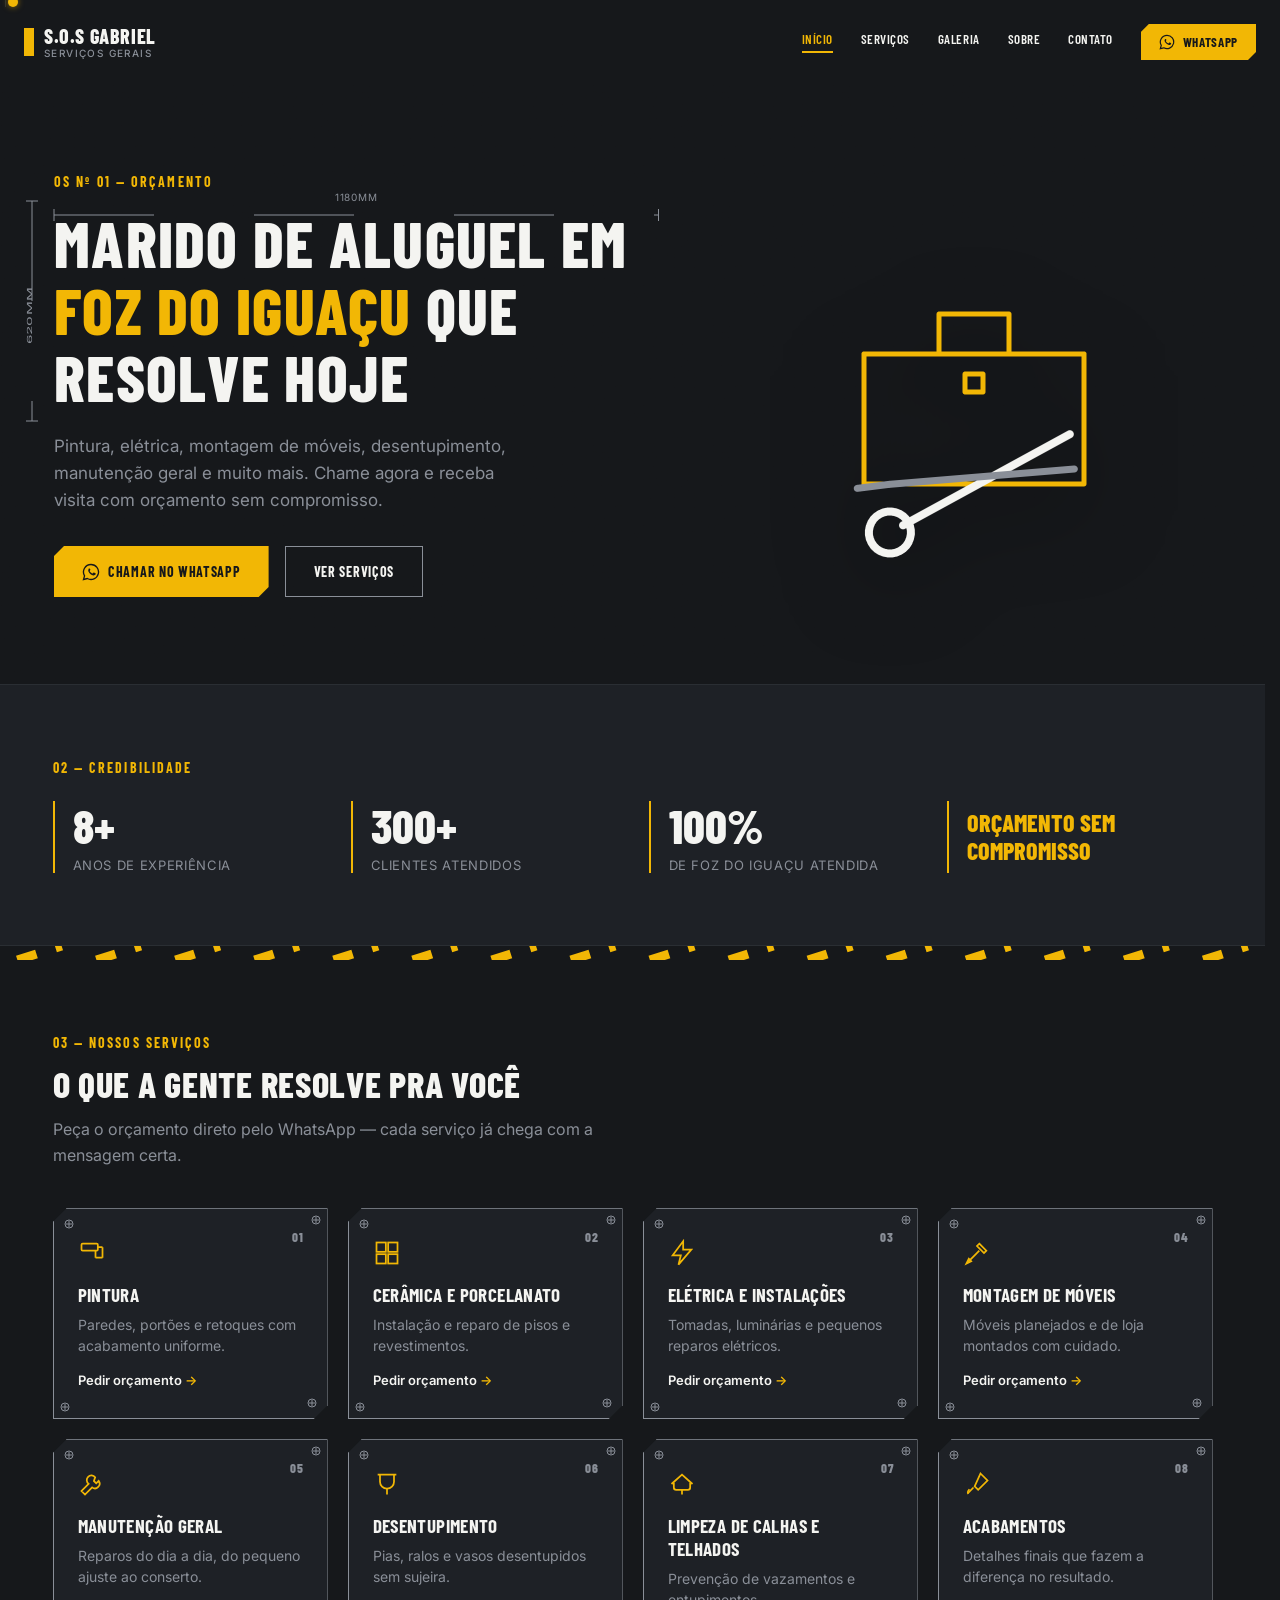
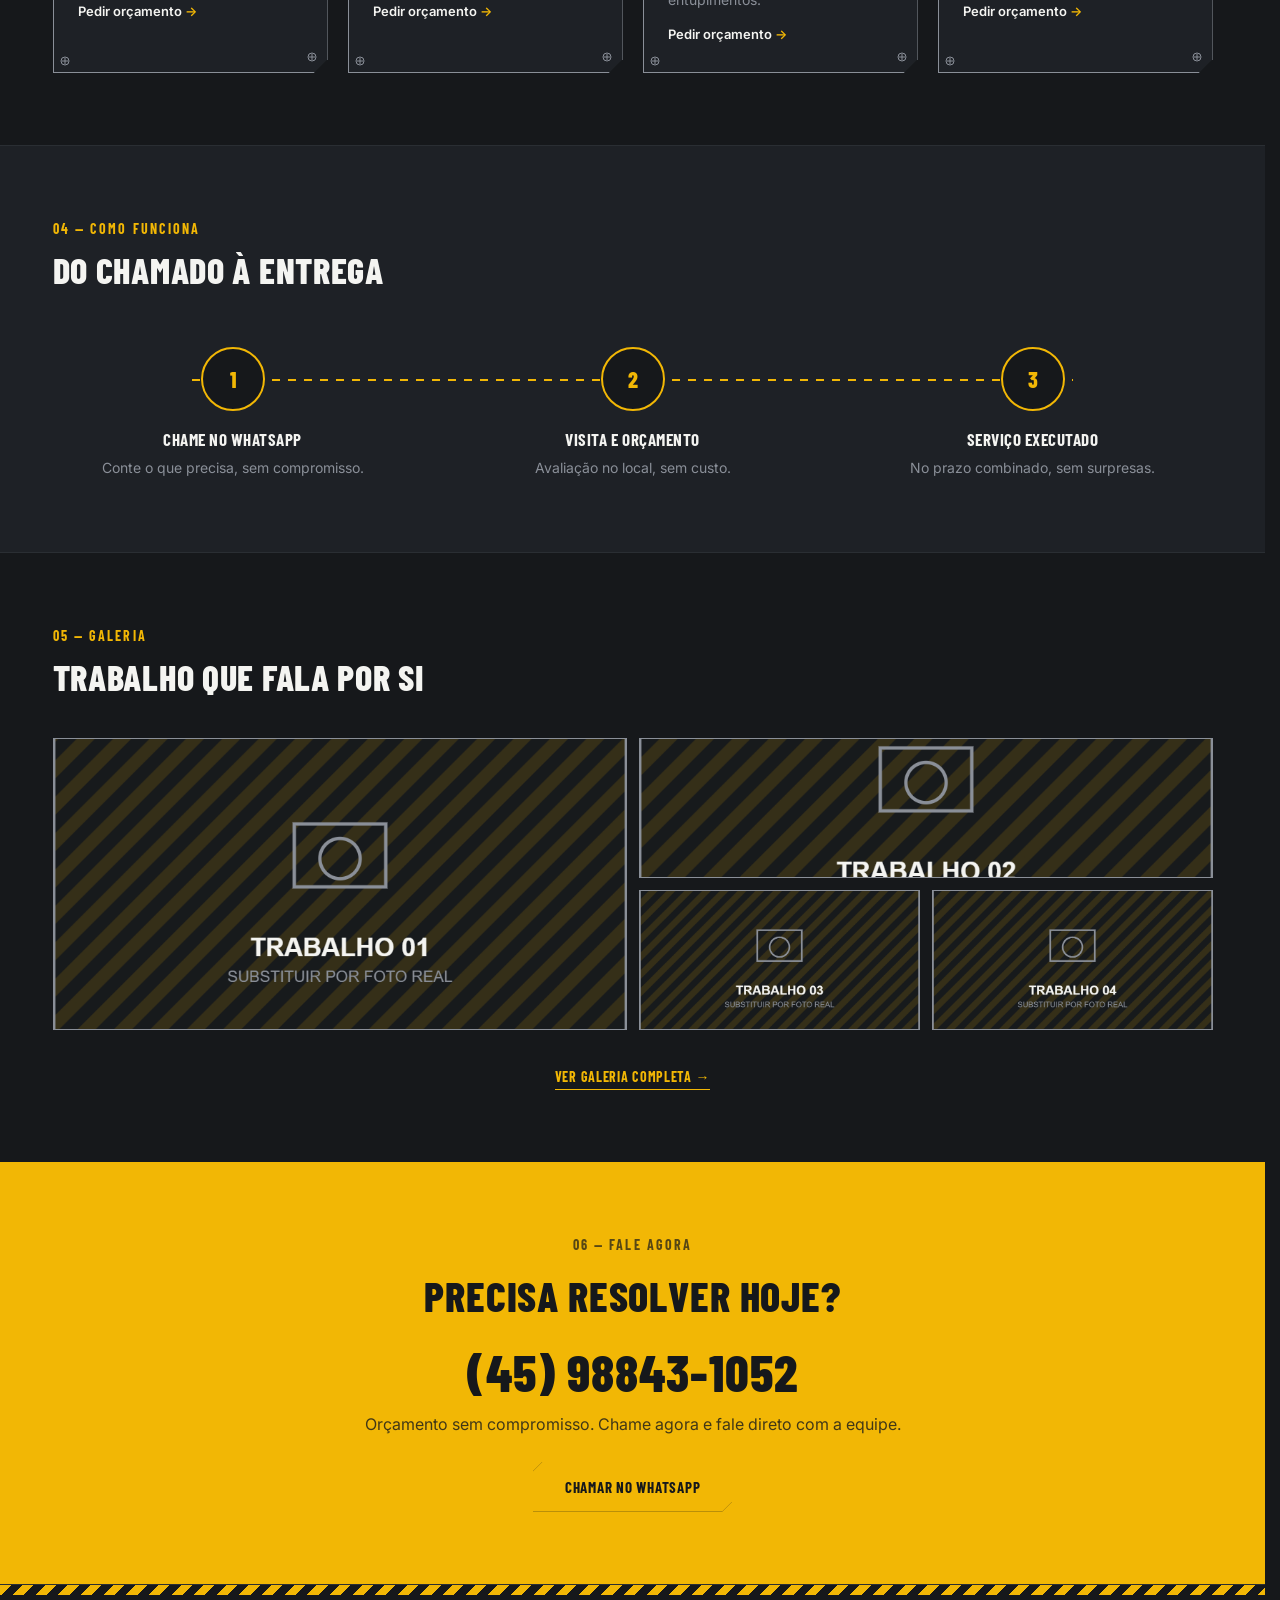
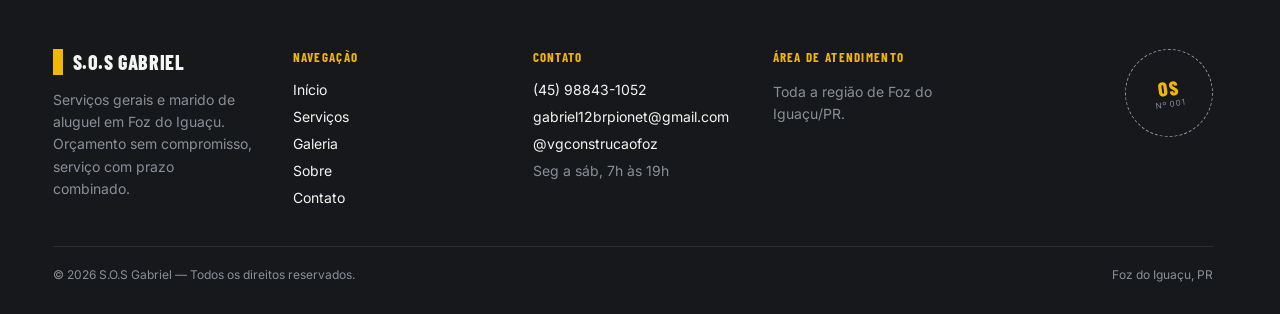
==== index.html @ 35807630 "Normalize static site for deploy Move site from "Detalhes para construir site/" to repo root, rename" ====
<!DOCTYPE html>
<html lang="pt-BR">
<head>
<meta charset="utf-8" />
<meta name="viewport" content="width=device-width, initial-scale=1" />
<title>S.O.S Gabriel — Marido de Aluguel em Foz do Iguaçu | Serviços Gerais</title>
<meta name="description" content="Marido de aluguel em Foz do Iguaçu: pintura, elétrica, montagem de móveis, desentupimento e manutenção geral. Orçamento sem compromisso, serviço com prazo combinado. Chame no WhatsApp." />
<meta property="og:title" content="S.O.S Gabriel — Marido de Aluguel em Foz do Iguaçu" />
<meta property="og:description" content="Serviços gerais e marido de aluguel em Foz do Iguaçu/PR. Pintura, elétrica, montagem de móveis, desentupimento e mais. Orçamento sem compromisso." />
<meta property="og:type" content="website" />
<meta property="og:locale" content="pt_BR" />
<link rel="preconnect" href="https://fonts.googleapis.com" />
<link rel="preconnect" href="https://fonts.gstatic.com" crossorigin />
<link href="https://fonts.googleapis.com/css2?family=Barlow+Condensed:wght@600;700;800&family=Inter:wght@400;500;600;700&display=swap" rel="stylesheet" />
<link rel="icon" type="image/svg+xml" href="assets/img/favicon.svg" />
<link rel="stylesheet" href="css/styles.css" />
</head>
<body data-page="index">

<div class="scroll-progress" aria-hidden="true">
  <div class="scroll-progress__tick" style="left:-6px"></div>
  <div class="scroll-progress__tick" style="left:5px"></div>
  <div class="scroll-progress__bubble" id="scrollBubble"></div>
</div>
<header class="site-header" id="siteHeader">
  <a class="brand" href="index.html">
    <span class="brand__bar"></span>
    <span class="brand__text">
      <span class="brand__name">S.O.S Gabriel</span>
      <span class="brand__tag">Serviços Gerais</span>
    </span>
  </a>
  <nav class="nav-desktop" aria-label="Navegação principal">
    <a class="nav-link is-active" href="index.html">Início</a>
    <a class="nav-link" href="servicos.html">Serviços</a>
    <a class="nav-link" href="galeria.html">Galeria</a>
    <a class="nav-link" href="sobre.html">Sobre</a>
    <a class="nav-link" href="contato.html">Contato</a>
    <a class="btn btn-primary btn-sm" data-wa="header" target="_blank" rel="noopener" aria-label="Falar no WhatsApp" href="#">
      <svg width="16" height="16" viewBox="0 0 24 24" fill="none" aria-hidden="true"><path d="M12 2a10 10 0 0 0-8.6 15.1L2 22l5.1-1.3A10 10 0 1 0 12 2z" stroke="#16181B" stroke-width="1.8" /><path d="M8.3 8.3c.3-.9 1-1 1.5-.9.5.1 1 .3 1.2 1 .3.6-.2 1.4-.5 1.9-.3.5-.3.7 0 1.1.6.9 1.9 2.1 3.1 2.6.4.2.6.1.9-.2l.6-.7c.4-.4 1-.5 1.4-.2l1.5.9c.4.3.5.9.2 1.3-.6.9-1.9 1.6-3.1 1.4-2.4-.4-5.2-2.4-6.5-5.2-.5-1.1-.4-2.3.3-3.4z" fill="#16181B" /></svg>
      WhatsApp
    </a>
  </nav>
  <button class="hamburger" id="hamburgerBtn" aria-label="Abrir menu" aria-expanded="false" aria-controls="mobileMenu">
    <span></span><span></span><span></span>
  </button>
</header>

<div id="mobileMenu" class="mobile-menu" role="dialog" aria-modal="true" aria-label="Menu de navegação" aria-hidden="true">
  <div class="mobile-menu__top">
    <span class="brand__name">S.O.S Gabriel</span>
    <button type="button" class="mobile-menu__close" aria-label="Fechar menu">×</button>
  </div>
  <nav class="mobile-menu__nav" aria-label="Navegação mobile">
    <a class="nav-link is-active" href="index.html">Início</a>
    <a class="nav-link" href="servicos.html">Serviços</a>
    <a class="nav-link" href="galeria.html">Galeria</a>
    <a class="nav-link" href="sobre.html">Sobre</a>
    <a class="nav-link" href="contato.html">Contato</a>
  </nav>
  <div class="mobile-menu__footer">
    <a href="tel:+5545988431052" class="mobile-menu__phone">(45) 98843-1052</a>
    <a class="mobile-menu__wa" data-wa="header" target="_blank" rel="noopener" href="#">Falar no WhatsApp</a>
  </div>
</div>

<div class="header-spacer"></div>

<section class="hero">
  <div class="noise-overlay" aria-hidden="true"></div>
  <div class="hero__copy">
    <svg class="hero__cotas-v" aria-hidden="true" width="16" viewBox="0 0 16 100" preserveAspectRatio="none">
      <line x1="8" y1="0" x2="8" y2="100" stroke="#8A8F98" stroke-width="1" vector-effect="non-scaling-stroke" />
      <line x1="2" y1="0" x2="14" y2="0" stroke="#8A8F98" stroke-width="1" vector-effect="non-scaling-stroke" />
      <line x1="2" y1="100" x2="14" y2="100" stroke="#8A8F98" stroke-width="1" vector-effect="non-scaling-stroke" />
      <text x="0" y="0" transform="translate(8,52) rotate(-90)">620MM</text>
    </svg>
    <div style="flex:1;min-width:0;">
      <span class="eyebrow">OS Nº 01 — Orçamento</span>
      <div class="hero__title-wrap">
        <svg class="hero__cotas-h" aria-hidden="true" width="100%" height="20" viewBox="0 0 100 20" preserveAspectRatio="none">
          <line x1="0" y1="12" x2="100" y2="12" stroke="#8A8F98" stroke-width="1" vector-effect="non-scaling-stroke" />
          <line x1="0" y1="6" x2="0" y2="18" stroke="#8A8F98" stroke-width="1" vector-effect="non-scaling-stroke" />
          <line x1="100" y1="6" x2="100" y2="18" stroke="#8A8F98" stroke-width="1" vector-effect="non-scaling-stroke" />
        </svg>
        <span class="hero__cotas-label">1180MM</span>
        <h1 class="hero__title">Marido de aluguel em <em>Foz do Iguaçu</em> que resolve hoje</h1>
      </div>
      <p class="hero__lede">Pintura, elétrica, montagem de móveis, desentupimento, manutenção geral e muito mais. Chame agora e receba visita com orçamento sem compromisso.</p>
      <div class="hero__actions">
        <a href="#" data-wa="hero" target="_blank" rel="noopener" class="btn btn-primary btn-hero hero__cta">
          <svg width="18" height="18" viewBox="0 0 24 24" fill="none" aria-hidden="true"><path d="M12 2a10 10 0 0 0-8.6 15.1L2 22l5.1-1.3A10 10 0 1 0 12 2z" stroke="#16181B" stroke-width="1.8" /><path d="M8.3 8.3c.3-.9 1-1 1.5-.9.5.1 1 .3 1.2 1 .3.6-.2 1.4-.5 1.9-.3.5-.3.7 0 1.1.6.9 1.9 2.1 3.1 2.6.4.2.6.1.9-.2l.6-.7c.4-.4 1-.5 1.4-.2l1.5.9c.4.3.5.9.2 1.3-.6.9-1.9 1.6-3.1 1.4-2.4-.4-5.2-2.4-6.5-5.2-.5-1.1-.4-2.3.3-3.4z" fill="#16181B" /></svg>
          Chamar no WhatsApp
          <svg class="hero__hammer" width="20" height="20" viewBox="0 0 24 24" fill="none" aria-hidden="true"><path d="M14 4l6 6-3 3-6-6z" fill="#16181B" /><path d="M13 9L4 18l2 2 9-9z" stroke="#16181B" stroke-width="2" /></svg>
          <svg class="hero__spark" width="16" height="16" viewBox="0 0 16 16" aria-hidden="true"><line x1="2" y1="8" x2="6" y2="8" stroke="#16181B" stroke-width="2" /><line x1="10" y1="8" x2="14" y2="8" stroke="#16181B" stroke-width="2" /></svg>
        </a>
        <a href="#servicos" class="btn btn-outline">Ver serviços</a>
      </div>
    </div>
  </div>
  <div class="hero__art">
    <img src="assets/img/hero-ferramentas.png" alt="Caixa de ferramentas de marido de aluguel profissional" />
  </div>
</section>

<section class="section section--alt">
  <div class="container">
    <span class="eyebrow">02 — Credibilidade</span>
  </div>
  <div class="container stats-grid reveal">
    <div class="stat">
      <b data-count-target="8" data-count-suffix="+">0+</b>
      <span>Anos de experiência</span>
    </div>
    <div class="stat">
      <b data-count-target="300" data-count-suffix="+">0+</b>
      <span>Clientes atendidos</span>
    </div>
    <div class="stat">
      <b data-count-target="100" data-count-suffix="%">0%</b>
      <span>De Foz do Iguaçu atendida</span>
    </div>
    <div class="stat stat--note">
      <b>Orçamento sem compromisso</b>
    </div>
  </div>
</section>

<div class="divider">
  <svg class="hero-stripes" width="100%" height="14" viewBox="0 0 400 14" preserveAspectRatio="none">
    <line x1="5.5" y1="14" x2="19.5" y2="0" stroke="#F2B705" stroke-width="9" vector-effect="non-scaling-stroke" stroke-dasharray="20" stroke-dashoffset="20" />
    <line x1="30.5" y1="14" x2="44.5" y2="0" stroke="#F2B705" stroke-width="9" vector-effect="non-scaling-stroke" stroke-dasharray="20" stroke-dashoffset="20" />
    <line x1="55.5" y1="14" x2="69.5" y2="0" stroke="#F2B705" stroke-width="9" vector-effect="non-scaling-stroke" stroke-dasharray="20" stroke-dashoffset="20" />
    <line x1="80.5" y1="14" x2="94.5" y2="0" stroke="#F2B705" stroke-width="9" vector-effect="non-scaling-stroke" stroke-dasharray="20" stroke-dashoffset="20" />
    <line x1="105.5" y1="14" x2="119.5" y2="0" stroke="#F2B705" stroke-width="9" vector-effect="non-scaling-stroke" stroke-dasharray="20" stroke-dashoffset="20" />
    <line x1="130.5" y1="14" x2="144.5" y2="0" stroke="#F2B705" stroke-width="9" vector-effect="non-scaling-stroke" stroke-dasharray="20" stroke-dashoffset="20" />
    <line x1="155.5" y1="14" x2="169.5" y2="0" stroke="#F2B705" stroke-width="9" vector-effect="non-scaling-stroke" stroke-dasharray="20" stroke-dashoffset="20" />
    <line x1="180.5" y1="14" x2="194.5" y2="0" stroke="#F2B705" stroke-width="9" vector-effect="non-scaling-stroke" stroke-dasharray="20" stroke-dashoffset="20" />
    <line x1="205.5" y1="14" x2="219.5" y2="0" stroke="#F2B705" stroke-width="9" vector-effect="non-scaling-stroke" stroke-dasharray="20" stroke-dashoffset="20" />
    <line x1="230.5" y1="14" x2="244.5" y2="0" stroke="#F2B705" stroke-width="9" vector-effect="non-scaling-stroke" stroke-dasharray="20" stroke-dashoffset="20" />
    <line x1="255.5" y1="14" x2="269.5" y2="0" stroke="#F2B705" stroke-width="9" vector-effect="non-scaling-stroke" stroke-dasharray="20" stroke-dashoffset="20" />
    <line x1="280.5" y1="14" x2="294.5" y2="0" stroke="#F2B705" stroke-width="9" vector-effect="non-scaling-stroke" stroke-dasharray="20" stroke-dashoffset="20" />
    <line x1="305.5" y1="14" x2="319.5" y2="0" stroke="#F2B705" stroke-width="9" vector-effect="non-scaling-stroke" stroke-dasharray="20" stroke-dashoffset="20" />
    <line x1="330.5" y1="14" x2="344.5" y2="0" stroke="#F2B705" stroke-width="9" vector-effect="non-scaling-stroke" stroke-dasharray="20" stroke-dashoffset="20" />
    <line x1="355.5" y1="14" x2="369.5" y2="0" stroke="#F2B705" stroke-width="9" vector-effect="non-scaling-stroke" stroke-dasharray="20" stroke-dashoffset="20" />
    <line x1="380.5" y1="14" x2="394.5" y2="0" stroke="#F2B705" stroke-width="9" vector-effect="non-scaling-stroke" stroke-dasharray="20" stroke-dashoffset="20" />
  </svg>
</div>

<section id="servicos" class="section">
  <div class="container">
    <span class="eyebrow">03 — Nossos serviços</span>
    <h2 class="h2">O que a gente resolve pra você</h2>
    <p class="lede" style="max-width:560px;">Peça o orçamento direto pelo WhatsApp — cada serviço já chega com a mensagem certa.</p>

    <div class="service-cards">
      <a href="#" data-wa="pintura" target="_blank" rel="noopener" aria-label="Orçamento de pintura pelo WhatsApp" class="service-card">
        <svg class="service-card__screw service-card__screw--tl" width="10" height="10" viewBox="0 0 10 10" aria-hidden="true"><circle cx="5" cy="5" r="4" fill="none" stroke="#8A8F98" stroke-width="1" /><line x1="5" y1="2" x2="5" y2="8" stroke="#8A8F98" stroke-width="1" /><line x1="2" y1="5" x2="8" y2="5" stroke="#8A8F98" stroke-width="1" /></svg>
        <svg class="service-card__screw service-card__screw--tr" width="10" height="10" viewBox="0 0 10 10" aria-hidden="true"><circle cx="5" cy="5" r="4" fill="none" stroke="#8A8F98" stroke-width="1" /><line x1="5" y1="2" x2="5" y2="8" stroke="#8A8F98" stroke-width="1" /><line x1="2" y1="5" x2="8" y2="5" stroke="#8A8F98" stroke-width="1" /></svg>
        <svg class="service-card__screw service-card__screw--bl" width="10" height="10" viewBox="0 0 10 10" aria-hidden="true"><circle cx="5" cy="5" r="4" fill="none" stroke="#8A8F98" stroke-width="1" /><line x1="5" y1="2" x2="5" y2="8" stroke="#8A8F98" stroke-width="1" /><line x1="2" y1="5" x2="8" y2="5" stroke="#8A8F98" stroke-width="1" /></svg>
        <svg class="service-card__screw service-card__screw--br" width="10" height="10" viewBox="0 0 10 10" aria-hidden="true"><circle cx="5" cy="5" r="4" fill="none" stroke="#8A8F98" stroke-width="1" /><line x1="5" y1="2" x2="5" y2="8" stroke="#8A8F98" stroke-width="1" /><line x1="2" y1="5" x2="8" y2="5" stroke="#8A8F98" stroke-width="1" /></svg>
        <span class="service-card__num">01</span>
        <svg class="service-card__icon" width="28" height="28" viewBox="0 0 24 24" fill="none" stroke="#F2B705" stroke-width="1.5" aria-hidden="true"><rect x="3" y="4" width="14" height="6" rx="1" /><line x1="17" y1="7" x2="21" y2="7" /><line x1="21" y1="7" x2="21" y2="16" /><line x1="21" y1="16" x2="15" y2="16" /><line x1="15" y1="10" x2="15" y2="16" /></svg>
        <span class="service-card__title">Pintura</span>
        <span class="service-card__desc">Paredes, portões e retoques com acabamento uniforme.</span>
        <span class="service-card__link">Pedir orçamento <span>→</span></span>
      </a>

      <a href="#" data-wa="ceramica" target="_blank" rel="noopener" aria-label="Orçamento de cerâmica e porcelanato pelo WhatsApp" class="service-card">
        <svg class="service-card__screw service-card__screw--tl" width="10" height="10" viewBox="0 0 10 10" aria-hidden="true"><circle cx="5" cy="5" r="4" fill="none" stroke="#8A8F98" stroke-width="1" /><line x1="5" y1="2" x2="5" y2="8" stroke="#8A8F98" stroke-width="1" /><line x1="2" y1="5" x2="8" y2="5" stroke="#8A8F98" stroke-width="1" /></svg>
        <svg class="service-card__screw service-card__screw--tr" width="10" height="10" viewBox="0 0 10 10" aria-hidden="true"><circle cx="5" cy="5" r="4" fill="none" stroke="#8A8F98" stroke-width="1" /><line x1="5" y1="2" x2="5" y2="8" stroke="#8A8F98" stroke-width="1" /><line x1="2" y1="5" x2="8" y2="5" stroke="#8A8F98" stroke-width="1" /></svg>
        <svg class="service-card__screw service-card__screw--bl" width="10" height="10" viewBox="0 0 10 10" aria-hidden="true"><circle cx="5" cy="5" r="4" fill="none" stroke="#8A8F98" stroke-width="1" /><line x1="5" y1="2" x2="5" y2="8" stroke="#8A8F98" stroke-width="1" /><line x1="2" y1="5" x2="8" y2="5" stroke="#8A8F98" stroke-width="1" /></svg>
        <svg class="service-card__screw service-card__screw--br" width="10" height="10" viewBox="0 0 10 10" aria-hidden="true"><circle cx="5" cy="5" r="4" fill="none" stroke="#8A8F98" stroke-width="1" /><line x1="5" y1="2" x2="5" y2="8" stroke="#8A8F98" stroke-width="1" /><line x1="2" y1="5" x2="8" y2="5" stroke="#8A8F98" stroke-width="1" /></svg>
        <span class="service-card__num">02</span>
        <svg class="service-card__icon" width="28" height="28" viewBox="0 0 24 24" fill="none" stroke="#F2B705" stroke-width="1.5" aria-hidden="true"><rect x="3" y="3" width="8" height="8" /><rect x="13" y="3" width="8" height="8" /><rect x="3" y="13" width="8" height="8" /><rect x="13" y="13" width="8" height="8" /></svg>
        <span class="service-card__title">Cerâmica e porcelanato</span>
        <span class="service-card__desc">Instalação e reparo de pisos e revestimentos.</span>
        <span class="service-card__link">Pedir orçamento <span>→</span></span>
      </a>

      <a href="#" data-wa="eletrica" target="_blank" rel="noopener" aria-label="Orçamento de elétrica e instalações pelo WhatsApp" class="service-card">
        <svg class="service-card__screw service-card__screw--tl" width="10" height="10" viewBox="0 0 10 10" aria-hidden="true"><circle cx="5" cy="5" r="4" fill="none" stroke="#8A8F98" stroke-width="1" /><line x1="5" y1="2" x2="5" y2="8" stroke="#8A8F98" stroke-width="1" /><line x1="2" y1="5" x2="8" y2="5" stroke="#8A8F98" stroke-width="1" /></svg>
        <svg class="service-card__screw service-card__screw--tr" width="10" height="10" viewBox="0 0 10 10" aria-hidden="true"><circle cx="5" cy="5" r="4" fill="none" stroke="#8A8F98" stroke-width="1" /><line x1="5" y1="2" x2="5" y2="8" stroke="#8A8F98" stroke-width="1" /><line x1="2" y1="5" x2="8" y2="5" stroke="#8A8F98" stroke-width="1" /></svg>
        <svg class="service-card__screw service-card__screw--bl" width="10" height="10" viewBox="0 0 10 10" aria-hidden="true"><circle cx="5" cy="5" r="4" fill="none" stroke="#8A8F98" stroke-width="1" /><line x1="5" y1="2" x2="5" y2="8" stroke="#8A8F98" stroke-width="1" /><line x1="2" y1="5" x2="8" y2="5" stroke="#8A8F98" stroke-width="1" /></svg>
        <svg class="service-card__screw service-card__screw--br" width="10" height="10" viewBox="0 0 10 10" aria-hidden="true"><circle cx="5" cy="5" r="4" fill="none" stroke="#8A8F98" stroke-width="1" /><line x1="5" y1="2" x2="5" y2="8" stroke="#8A8F98" stroke-width="1" /><line x1="2" y1="5" x2="8" y2="5" stroke="#8A8F98" stroke-width="1" /></svg>
        <span class="service-card__num">03</span>
        <svg class="service-card__icon" width="28" height="28" viewBox="0 0 24 24" fill="none" stroke="#F2B705" stroke-width="1.5" aria-hidden="true"><polygon points="13 2 4 14 11 14 9 22 20 9 13 9 13 2" /></svg>
        <span class="service-card__title">Elétrica e instalações</span>
        <span class="service-card__desc">Tomadas, luminárias e pequenos reparos elétricos.</span>
        <span class="service-card__link">Pedir orçamento <span>→</span></span>
      </a>

      <a href="#" data-wa="moveis" target="_blank" rel="noopener" aria-label="Orçamento de montagem de móveis pelo WhatsApp" class="service-card">
        <svg class="service-card__screw service-card__screw--tl" width="10" height="10" viewBox="0 0 10 10" aria-hidden="true"><circle cx="5" cy="5" r="4" fill="none" stroke="#8A8F98" stroke-width="1" /><line x1="5" y1="2" x2="5" y2="8" stroke="#8A8F98" stroke-width="1" /><line x1="2" y1="5" x2="8" y2="5" stroke="#8A8F98" stroke-width="1" /></svg>
        <svg class="service-card__screw service-card__screw--tr" width="10" height="10" viewBox="0 0 10 10" aria-hidden="true"><circle cx="5" cy="5" r="4" fill="none" stroke="#8A8F98" stroke-width="1" /><line x1="5" y1="2" x2="5" y2="8" stroke="#8A8F98" stroke-width="1" /><line x1="2" y1="5" x2="8" y2="5" stroke="#8A8F98" stroke-width="1" /></svg>
        <svg class="service-card__screw service-card__screw--bl" width="10" height="10" viewBox="0 0 10 10" aria-hidden="true"><circle cx="5" cy="5" r="4" fill="none" stroke="#8A8F98" stroke-width="1" /><line x1="5" y1="2" x2="5" y2="8" stroke="#8A8F98" stroke-width="1" /><line x1="2" y1="5" x2="8" y2="5" stroke="#8A8F98" stroke-width="1" /></svg>
        <svg class="service-card__screw service-card__screw--br" width="10" height="10" viewBox="0 0 10 10" aria-hidden="true"><circle cx="5" cy="5" r="4" fill="none" stroke="#8A8F98" stroke-width="1" /><line x1="5" y1="2" x2="5" y2="8" stroke="#8A8F98" stroke-width="1" /><line x1="2" y1="5" x2="8" y2="5" stroke="#8A8F98" stroke-width="1" /></svg>
        <span class="service-card__num">04</span>
        <svg class="service-card__icon" width="28" height="28" viewBox="0 0 24 24" fill="none" stroke="#F2B705" stroke-width="1.5" aria-hidden="true"><path d="M14 4l6 6-2 2-6-6z" /><path d="M14 10L4 20" /><path d="M3 21l2-4 2 2z" /></svg>
        <span class="service-card__title">Montagem de móveis</span>
        <span class="service-card__desc">Móveis planejados e de loja montados com cuidado.</span>
        <span class="service-card__link">Pedir orçamento <span>→</span></span>
      </a>

      <a href="#" data-wa="manutencao" target="_blank" rel="noopener" aria-label="Orçamento de manutenção geral pelo WhatsApp" class="service-card">
        <svg class="service-card__screw service-card__screw--tl" width="10" height="10" viewBox="0 0 10 10" aria-hidden="true"><circle cx="5" cy="5" r="4" fill="none" stroke="#8A8F98" stroke-width="1" /><line x1="5" y1="2" x2="5" y2="8" stroke="#8A8F98" stroke-width="1" /><line x1="2" y1="5" x2="8" y2="5" stroke="#8A8F98" stroke-width="1" /></svg>
        <svg class="service-card__screw service-card__screw--tr" width="10" height="10" viewBox="0 0 10 10" aria-hidden="true"><circle cx="5" cy="5" r="4" fill="none" stroke="#8A8F98" stroke-width="1" /><line x1="5" y1="2" x2="5" y2="8" stroke="#8A8F98" stroke-width="1" /><line x1="2" y1="5" x2="8" y2="5" stroke="#8A8F98" stroke-width="1" /></svg>
        <svg class="service-card__screw service-card__screw--bl" width="10" height="10" viewBox="0 0 10 10" aria-hidden="true"><circle cx="5" cy="5" r="4" fill="none" stroke="#8A8F98" stroke-width="1" /><line x1="5" y1="2" x2="5" y2="8" stroke="#8A8F98" stroke-width="1" /><line x1="2" y1="5" x2="8" y2="5" stroke="#8A8F98" stroke-width="1" /></svg>
        <svg class="service-card__screw service-card__screw--br" width="10" height="10" viewBox="0 0 10 10" aria-hidden="true"><circle cx="5" cy="5" r="4" fill="none" stroke="#8A8F98" stroke-width="1" /><line x1="5" y1="2" x2="5" y2="8" stroke="#8A8F98" stroke-width="1" /><line x1="2" y1="5" x2="8" y2="5" stroke="#8A8F98" stroke-width="1" /></svg>
        <span class="service-card__num">05</span>
        <svg class="service-card__icon" width="28" height="28" viewBox="0 0 24 24" fill="none" stroke="#F2B705" stroke-width="1.5" aria-hidden="true"><path d="M14.7 6.3a4 4 0 1 0-5.6 5.6L3 18l3 3 6.1-6.1a4 4 0 0 0 5.6-5.6l-2.1 2.1-2-2z" /></svg>
        <span class="service-card__title">Manutenção geral</span>
        <span class="service-card__desc">Reparos do dia a dia, do pequeno ajuste ao conserto.</span>
        <span class="service-card__link">Pedir orçamento <span>→</span></span>
      </a>

      <a href="#" data-wa="desentupimento" target="_blank" rel="noopener" aria-label="Orçamento de desentupimento pelo WhatsApp" class="service-card">
        <svg class="service-card__screw service-card__screw--tl" width="10" height="10" viewBox="0 0 10 10" aria-hidden="true"><circle cx="5" cy="5" r="4" fill="none" stroke="#8A8F98" stroke-width="1" /><line x1="5" y1="2" x2="5" y2="8" stroke="#8A8F98" stroke-width="1" /><line x1="2" y1="5" x2="8" y2="5" stroke="#8A8F98" stroke-width="1" /></svg>
        <svg class="service-card__screw service-card__screw--tr" width="10" height="10" viewBox="0 0 10 10" aria-hidden="true"><circle cx="5" cy="5" r="4" fill="none" stroke="#8A8F98" stroke-width="1" /><line x1="5" y1="2" x2="5" y2="8" stroke="#8A8F98" stroke-width="1" /><line x1="2" y1="5" x2="8" y2="5" stroke="#8A8F98" stroke-width="1" /></svg>
        <svg class="service-card__screw service-card__screw--bl" width="10" height="10" viewBox="0 0 10 10" aria-hidden="true"><circle cx="5" cy="5" r="4" fill="none" stroke="#8A8F98" stroke-width="1" /><line x1="5" y1="2" x2="5" y2="8" stroke="#8A8F98" stroke-width="1" /><line x1="2" y1="5" x2="8" y2="5" stroke="#8A8F98" stroke-width="1" /></svg>
        <svg class="service-card__screw service-card__screw--br" width="10" height="10" viewBox="0 0 10 10" aria-hidden="true"><circle cx="5" cy="5" r="4" fill="none" stroke="#8A8F98" stroke-width="1" /><line x1="5" y1="2" x2="5" y2="8" stroke="#8A8F98" stroke-width="1" /><line x1="2" y1="5" x2="8" y2="5" stroke="#8A8F98" stroke-width="1" /></svg>
        <span class="service-card__num">06</span>
        <svg class="service-card__icon" width="28" height="28" viewBox="0 0 24 24" fill="none" stroke="#F2B705" stroke-width="1.5" aria-hidden="true"><path d="M4 4h16" /><path d="M6 4v6a6 6 0 0 0 12 0V4" /><line x1="12" y1="16" x2="12" y2="21" /></svg>
        <span class="service-card__title">Desentupimento</span>
        <span class="service-card__desc">Pias, ralos e vasos desentupidos sem sujeira.</span>
        <span class="service-card__link">Pedir orçamento <span>→</span></span>
      </a>

      <a href="#" data-wa="calhas" target="_blank" rel="noopener" aria-label="Orçamento de limpeza de calhas e telhados pelo WhatsApp" class="service-card">
        <svg class="service-card__screw service-card__screw--tl" width="10" height="10" viewBox="0 0 10 10" aria-hidden="true"><circle cx="5" cy="5" r="4" fill="none" stroke="#8A8F98" stroke-width="1" /><line x1="5" y1="2" x2="5" y2="8" stroke="#8A8F98" stroke-width="1" /><line x1="2" y1="5" x2="8" y2="5" stroke="#8A8F98" stroke-width="1" /></svg>
        <svg class="service-card__screw service-card__screw--tr" width="10" height="10" viewBox="0 0 10 10" aria-hidden="true"><circle cx="5" cy="5" r="4" fill="none" stroke="#8A8F98" stroke-width="1" /><line x1="5" y1="2" x2="5" y2="8" stroke="#8A8F98" stroke-width="1" /><line x1="2" y1="5" x2="8" y2="5" stroke="#8A8F98" stroke-width="1" /></svg>
        <svg class="service-card__screw service-card__screw--bl" width="10" height="10" viewBox="0 0 10 10" aria-hidden="true"><circle cx="5" cy="5" r="4" fill="none" stroke="#8A8F98" stroke-width="1" /><line x1="5" y1="2" x2="5" y2="8" stroke="#8A8F98" stroke-width="1" /><line x1="2" y1="5" x2="8" y2="5" stroke="#8A8F98" stroke-width="1" /></svg>
        <svg class="service-card__screw service-card__screw--br" width="10" height="10" viewBox="0 0 10 10" aria-hidden="true"><circle cx="5" cy="5" r="4" fill="none" stroke="#8A8F98" stroke-width="1" /><line x1="5" y1="2" x2="5" y2="8" stroke="#8A8F98" stroke-width="1" /><line x1="2" y1="5" x2="8" y2="5" stroke="#8A8F98" stroke-width="1" /></svg>
        <span class="service-card__num">07</span>
        <svg class="service-card__icon" width="28" height="28" viewBox="0 0 24 24" fill="none" stroke="#F2B705" stroke-width="1.5" aria-hidden="true"><path d="M3 12L12 4l9 8" /><path d="M5 11v4a2 2 0 0 0 2 2h10a2 2 0 0 0 2-2v-4" /><path d="M12 17v4" /></svg>
        <span class="service-card__title">Limpeza de calhas e telhados</span>
        <span class="service-card__desc">Prevenção de vazamentos e entupimentos.</span>
        <span class="service-card__link">Pedir orçamento <span>→</span></span>
      </a>

      <a href="#" data-wa="acabamentos" target="_blank" rel="noopener" aria-label="Orçamento de acabamentos pelo WhatsApp" class="service-card">
        <svg class="service-card__screw service-card__screw--tl" width="10" height="10" viewBox="0 0 10 10" aria-hidden="true"><circle cx="5" cy="5" r="4" fill="none" stroke="#8A8F98" stroke-width="1" /><line x1="5" y1="2" x2="5" y2="8" stroke="#8A8F98" stroke-width="1" /><line x1="2" y1="5" x2="8" y2="5" stroke="#8A8F98" stroke-width="1" /></svg>
        <svg class="service-card__screw service-card__screw--tr" width="10" height="10" viewBox="0 0 10 10" aria-hidden="true"><circle cx="5" cy="5" r="4" fill="none" stroke="#8A8F98" stroke-width="1" /><line x1="5" y1="2" x2="5" y2="8" stroke="#8A8F98" stroke-width="1" /><line x1="2" y1="5" x2="8" y2="5" stroke="#8A8F98" stroke-width="1" /></svg>
        <svg class="service-card__screw service-card__screw--bl" width="10" height="10" viewBox="0 0 10 10" aria-hidden="true"><circle cx="5" cy="5" r="4" fill="none" stroke="#8A8F98" stroke-width="1" /><line x1="5" y1="2" x2="5" y2="8" stroke="#8A8F98" stroke-width="1" /><line x1="2" y1="5" x2="8" y2="5" stroke="#8A8F98" stroke-width="1" /></svg>
        <svg class="service-card__screw service-card__screw--br" width="10" height="10" viewBox="0 0 10 10" aria-hidden="true"><circle cx="5" cy="5" r="4" fill="none" stroke="#8A8F98" stroke-width="1" /><line x1="5" y1="2" x2="5" y2="8" stroke="#8A8F98" stroke-width="1" /><line x1="2" y1="5" x2="8" y2="5" stroke="#8A8F98" stroke-width="1" /></svg>
        <span class="service-card__num">08</span>
        <svg class="service-card__icon" width="28" height="28" viewBox="0 0 24 24" fill="none" stroke="#F2B705" stroke-width="1.5" aria-hidden="true"><path d="M15 3l6 6-8 8-3-3z" /><path d="M9 15l-5 5" /><path d="M4.5 20.5c-1-1 0-3 1-4" /></svg>
        <span class="service-card__title">Acabamentos</span>
        <span class="service-card__desc">Detalhes finais que fazem a diferença no resultado.</span>
        <span class="service-card__link">Pedir orçamento <span>→</span></span>
      </a>
    </div>
  </div>
</section>

<section class="section section--alt">
  <div class="container">
    <span class="eyebrow">04 — Como funciona</span>
    <h2 class="h2">Do chamado à entrega</h2>
    <div class="steps-wrap reveal">
      <div class="steps-dash" aria-hidden="true"></div>
      <div class="steps-grid">
        <div class="step">
          <div class="step__num">1</div>
          <h3 class="step__title">Chame no WhatsApp</h3>
          <p class="step__desc">Conte o que precisa, sem compromisso.</p>
        </div>
        <div class="step">
          <div class="step__num">2</div>
          <h3 class="step__title">Visita e orçamento</h3>
          <p class="step__desc">Avaliação no local, sem custo.</p>
        </div>
        <div class="step">
          <div class="step__num">3</div>
          <h3 class="step__title">Serviço executado</h3>
          <p class="step__desc">No prazo combinado, sem surpresas.</p>
        </div>
      </div>
    </div>
  </div>
</section>

<section class="section">
  <div class="container">
    <span class="eyebrow">05 — Galeria</span>
    <h2 class="h2">Trabalho que fala por si</h2>
    <div class="gallery-preview reveal">
      <div class="gallery-preview__tile"><img src="assets/fotos/trabalho-01.jpg" alt="Trabalho concluído pela equipe S.O.S Gabriel — foto 1" loading="lazy" /></div>
      <div class="gallery-preview__tile"><img src="assets/fotos/trabalho-02.jpg" alt="Trabalho concluído pela equipe S.O.S Gabriel — foto 2" loading="lazy" /></div>
      <div class="gallery-preview__tile"><img src="assets/fotos/trabalho-03.jpg" alt="Trabalho concluído pela equipe S.O.S Gabriel — foto 3" loading="lazy" /></div>
      <div class="gallery-preview__tile"><img src="assets/fotos/trabalho-04.jpg" alt="Trabalho concluído pela equipe S.O.S Gabriel — foto 4" loading="lazy" /></div>
    </div>
    <div class="gallery-preview__more">
      <a href="galeria.html">Ver galeria completa →</a>
    </div>
  </div>
</section>

<section class="cta-banner">
  <div class="container">
    <span class="cta-banner__eyebrow">06 — Fale agora</span>
    <h2 class="cta-banner__title">Precisa resolver hoje?</h2>
    <a href="tel:+5545988431052" class="cta-banner__phone">(45) 98843-1052</a>
    <p class="cta-banner__sub">Orçamento sem compromisso. Chame agora e fale direto com a equipe.</p>
    <a href="#" data-wa="ctaFinal" target="_blank" rel="noopener" class="btn-cta">
      <span class="btn-cta__fill" aria-hidden="true"></span>
      <span class="btn-cta__roller" aria-hidden="true">
        <svg width="20" height="20" viewBox="0 0 24 24" aria-hidden="true"><rect x="1" y="7" width="13" height="8" rx="1.5" fill="#16181B" /><rect x="14" y="9" width="4" height="4" fill="#16181B" /><line x1="18" y1="11" x2="23" y2="11" stroke="#16181B" stroke-width="2" /></svg>
      </span>
      <span class="btn-cta__label">
        <span class="btn-cta__text-light">Chamar no WhatsApp</span>
        <span class="btn-cta__text-dark" aria-hidden="true">Chamar no WhatsApp</span>
      </span>
    </a>
  </div>
</section>

<footer class="site-footer">
  <div class="site-footer__stripe" aria-hidden="true"></div>
  <div class="site-footer__grid">
    <div>
      <div class="brand">
        <span class="brand__bar" style="height:26px"></span>
        <span class="brand__name">S.O.S Gabriel</span>
      </div>
      <p style="font-family:var(--font-body);font-size:14px;line-height:1.6;color:var(--muted);margin:14px 0 0;max-width:260px;">Serviços gerais e marido de aluguel em Foz do Iguaçu. Orçamento sem compromisso, serviço com prazo combinado.</p>
    </div>
    <div>
      <h3>Navegação</h3>
      <nav class="site-footer__nav" aria-label="Navegação do rodapé">
        <a href="index.html">Início</a>
        <a href="servicos.html">Serviços</a>
        <a href="galeria.html">Galeria</a>
        <a href="sobre.html">Sobre</a>
        <a href="contato.html">Contato</a>
      </nav>
    </div>
    <div>
      <h3>Contato</h3>
      <div class="site-footer__contact">
        <a href="#" data-wa="footer" target="_blank" rel="noopener">(45) 98843-1052</a>
        <a href="mailto:gabriel12brpionet@gmail.com">gabriel12brpionet@gmail.com</a>
        <a href="https://instagram.com/vgconstrucaofoz" target="_blank" rel="noopener">@vgconstrucaofoz</a>
        <span>Seg a sáb, 7h às 19h</span>
      </div>
    </div>
    <div>
      <h3>Área de atendimento</h3>
      <p class="site-footer__area">Toda a região de Foz do Iguaçu/PR.</p>
    </div>
    <div class="site-footer__badge-wrap">
      <div class="site-footer__badge" aria-hidden="true">
        <div class="site-footer__badge-text">
          <b>OS</b>
          <small>Nº 001</small>
        </div>
      </div>
    </div>
  </div>
  <div class="site-footer__bottom">
    <span>© <span id="footerYear"></span> S.O.S Gabriel — Todos os direitos reservados.</span>
    <span>Foz do Iguaçu, PR</span>
  </div>
</footer>

<a href="#" data-wa="floating" target="_blank" rel="noopener" aria-label="Falar no WhatsApp" class="fab-wa">
  <svg width="26" height="26" viewBox="0 0 24 24" fill="none" aria-hidden="true"><path d="M12 2a10 10 0 0 0-8.6 15.1L2 22l5.1-1.3A10 10 0 1 0 12 2z" stroke="#16181B" stroke-width="1.8" /><path d="M8.3 8.3c.3-.9 1-1 1.5-.9.5.1 1 .3 1.2 1 .3.6-.2 1.4-.5 1.9-.3.5-.3.7 0 1.1.6.9 1.9 2.1 3.1 2.6.4.2.6.1.9-.2l.6-.7c.4-.4 1-.5 1.4-.2l1.5.9c.4.3.5.9.2 1.3-.6.9-1.9 1.6-3.1 1.4-2.4-.4-5.2-2.4-6.5-5.2-.5-1.1-.4-2.3.3-3.4z" fill="#16181B" /></svg>
</a>

<script src="js/main.js"></script>
<script src="js/interactions.js"></script>
</body>
</html>
---- css/styles.css ----
/* S.O.S Gabriel — Serviços Gerais | stylesheet */

:root {
  --z-header: 150;
  --z-progress: 160;
  --z-fab: 180;
  --z-lightbox: 300;
  --z-menu: 400;

  --bg: #16181B;
  --bg-alt: #1E2126;
  --border: #2A2E33;
  --border-light: #8A8F98;
  --text: #F4F4F1;
  --muted: #8A8F98;
  --accent: #F2B705;

  --font-display: 'Barlow Condensed', sans-serif;
  --font-body: 'Inter', sans-serif;
}

/* ---------- Reset & base ---------- */
* { box-sizing: border-box; }
html { scroll-padding-top: 96px; scrollbar-gutter: stable; }
html.has-sub-nav { scroll-padding-top: 152px; }
body { margin: 0; background: var(--bg); font-family: var(--font-body); }
img { max-width: 100%; }
::selection { background: var(--accent); color: var(--bg); }
a { color: var(--accent); }
a:hover { color: var(--text); }
*:focus-visible { outline: 2px solid var(--accent); outline-offset: 2px; }
button { font: inherit; }

.container { max-width: 1160px; margin: 0 auto; }

@keyframes osDash { from { background-position: 0 0; } to { background-position: 32px 0; } }
@keyframes osRoll { 0%, 100% { transform: translateX(0) rotate(0); } 50% { transform: translateX(4px) rotate(15deg); } }
@keyframes osTileLift { 0%, 100% { transform: translateY(0) scale(1); } 50% { transform: translateY(-2px) scale(1.06); } }
@keyframes osSparkFlicker { 0%, 100% { opacity: 1; transform: scale(1); } 30% { opacity: .35; transform: scale(.9); } 60% { opacity: 1; transform: scale(1.1); } }
@keyframes osScrewTurn { 0%, 100% { transform: rotate(0); } 50% { transform: rotate(35deg); } }
@keyframes osWrenchTurn { 0%,100% { transform: rotate(0); } 40% { transform: rotate(-20deg); } 70% { transform: rotate(8deg); } }
@keyframes osSqueeze { 0%, 100% { transform: scaleY(1); } 50% { transform: scaleY(.8); } }
@keyframes osDrip { 0%, 100% { transform: translateY(0); } 40% { transform: translateY(3px); } 70% { transform: translateY(-1px); } }
@keyframes osBrushStroke { 0%, 100% { transform: translateX(0) rotate(0); } 50% { transform: translateX(-3px) rotate(-8deg); } }
@keyframes osButtonShake { 0%, 100% { transform: translateX(0); } 20% { transform: translateX(-2px); } 40% { transform: translateX(2px); } 60% { transform: translateX(-1px); } 80% { transform: translateX(1px); } }
@keyframes osGalleryEnter { from { opacity: 0; transform: scale(.92); } to { opacity: 1; transform: scale(1); } }
@keyframes osRadarPulse { 0% { transform: scale(.7); opacity: .8; } 100% { transform: scale(1.8); opacity: 0; } }

@media (prefers-reduced-motion: reduce) {
  *, *::before, *::after { animation-duration: .001ms !important; animation-iteration-count: 1 !important; transition-duration: .001ms !important; }
}

/* ---------- Typography helpers ---------- */
.eyebrow {
  font-family: var(--font-display); font-weight: 700; font-size: 14px;
  letter-spacing: .15em; color: var(--accent); text-transform: uppercase;
}
.h1 {
  font-family: var(--font-display); font-weight: 800;
  font-size: clamp(34px, 6vw, 58px); letter-spacing: .02em; text-transform: uppercase;
  color: var(--text); margin: 16px 0 0;
}
.h2 {
  font-family: var(--font-display); font-weight: 800;
  font-size: clamp(26px, 3.8vw, 36px); letter-spacing: .02em; text-transform: uppercase;
  color: var(--text); margin: 10px 0 0;
}
.lede { font-family: var(--font-body); font-size: 16px; color: var(--muted); max-width: 520px; margin: 12px 0 0; line-height: 1.6; }

.breadcrumb { display: flex; gap: 8px; align-items: center; font-family: var(--font-body); font-size: 13px; color: var(--muted); }
.breadcrumb a { color: var(--muted); text-decoration: none; }
.breadcrumb a:hover { color: var(--text); }
.breadcrumb .current { color: var(--accent); }

/* ---------- Buttons ---------- */
.btn {
  display: inline-flex; align-items: center; gap: 8px; text-decoration: none;
  font-family: var(--font-display); font-weight: 700; font-size: 14px;
  letter-spacing: .05em; text-transform: uppercase; padding: 14px 24px;
  clip-path: polygon(8px 0, 100% 0, 100% calc(100% - 8px), calc(100% - 8px) 100%, 0 100%, 0 8px);
  border: none; cursor: pointer; transition: transform 200ms ease;
}
.btn:hover, .btn:focus-visible { transform: translateY(-2px); }
.btn-primary { background: var(--accent); color: var(--bg); }
.btn-primary:hover, .btn-primary:focus-visible { color: var(--bg); }
.btn-outline { background: transparent; color: var(--text); border: 1px solid var(--border-light); clip-path: none; padding: 16px 28px; transition: border-color 200ms ease, color 200ms ease; }
.btn-outline:hover, .btn-outline:focus-visible { border-color: var(--accent); color: var(--accent); transform: none; }
.btn-sm { padding: 10px 18px; font-size: 13px; clip-path: polygon(8px 0, 100% 0, 100% calc(100% - 8px), calc(100% - 8px) 100%, 0 100%, 0 8px); white-space: nowrap; }
.btn svg { flex-shrink: 0; }

/* Big hero/CTA "paint roller" button */
.btn-hero {
  position: relative; padding: 16px 28px;
  clip-path: polygon(10px 0, 100% 0, 100% calc(100% - 10px), calc(100% - 10px) 100%, 0 100%, 0 10px);
}
.btn-hero.is-active { animation: osButtonShake 400ms ease; }

.btn-cta {
  position: relative; overflow: hidden; display: inline-flex; align-items: center; justify-content: center; gap: 10px;
  font-family: var(--font-display); font-weight: 700; font-size: 15px; letter-spacing: .05em; text-transform: uppercase;
  padding: 16px 32px; clip-path: polygon(10px 0, 100% 0, 100% calc(100% - 10px), calc(100% - 10px) 100%, 0 100%, 0 10px);
  text-decoration: none; background: var(--bg); color: var(--text);
}
.btn-cta__fill {
  position: absolute; inset: 0; background: var(--accent); transform: scaleX(0); transform-origin: left center;
  transition: transform 500ms ease; z-index: 1; pointer-events: none;
}
.btn-cta.is-painted .btn-cta__fill { transform: scaleX(1); }
.btn-cta__roller {
  position: absolute; top: 50%; left: 0; width: 100%; z-index: 3; display: flex; pointer-events: none;
  transform: translate(-26px, -50%); transition: transform 500ms ease;
}
.btn-cta.is-painted .btn-cta__roller { transform: translate(100%, -50%); }
.btn-cta__label { position: relative; z-index: 2; display: inline-block; }
.btn-cta__text-dark { position: absolute; left: 0; top: 0; color: var(--bg); white-space: nowrap; opacity: 0; transition: opacity 250ms ease; }
.btn-cta.is-painted .btn-cta__text-light { opacity: 0; transition: opacity 250ms ease; }
.btn-cta.is-painted .btn-cta__text-dark { opacity: 1; }

/* ---------- Reveal on scroll ---------- */
.reveal { opacity: 0; transform: translateY(24px); transition: opacity 600ms ease, transform 600ms ease; transition-delay: calc(var(--i, 0) * var(--stagger, 60ms)); }
.reveal.is-visible { opacity: 1; transform: translateY(0); }

/* ---------- Noise overlay + hero stripes ---------- */
.noise-overlay {
  position: absolute; inset: 0; opacity: .5; pointer-events: none;
  background-image: url("data:image/svg+xml,%3Csvg xmlns='http://www.w3.org/2000/svg' width='120' height='120'%3E%3Cfilter id='n'%3E%3CfeTurbulence type='fractalNoise' baseFrequency='0.85' numOctaves='2' stitchTiles='stitch'/%3E%3CfeColorMatrix type='matrix' values='0 0 0 0 0 0 0 0 0 0 0 0 0 0 0 0 0 0 0.05 0'/%3E%3C/filter%3E%3Crect width='100%25' height='100%25' filter='url(%23n)'/%3E%3C/svg%3E");
}
.hero-stripes { display: block; height: 14px; }
.hero-stripes line { transition: stroke-dashoffset 800ms ease; }
.hero-stripes.is-visible line { stroke-dashoffset: 0; }
.hero-stripes line:nth-child(1) { transition-delay: 200ms; } .hero-stripes line:nth-child(2) { transition-delay: 225ms; }
.hero-stripes line:nth-child(3) { transition-delay: 250ms; } .hero-stripes line:nth-child(4) { transition-delay: 275ms; }
.hero-stripes line:nth-child(5) { transition-delay: 300ms; } .hero-stripes line:nth-child(6) { transition-delay: 325ms; }
.hero-stripes line:nth-child(7) { transition-delay: 350ms; } .hero-stripes line:nth-child(8) { transition-delay: 375ms; }
.hero-stripes line:nth-child(9) { transition-delay: 400ms; } .hero-stripes line:nth-child(10) { transition-delay: 425ms; }
.hero-stripes line:nth-child(11) { transition-delay: 450ms; } .hero-stripes line:nth-child(12) { transition-delay: 475ms; }
.hero-stripes line:nth-child(13) { transition-delay: 500ms; } .hero-stripes line:nth-child(14) { transition-delay: 525ms; }
.hero-stripes line:nth-child(15) { transition-delay: 550ms; } .hero-stripes line:nth-child(16) { transition-delay: 575ms; }

/* ---------- Scroll progress bar (header) ---------- */
.scroll-progress {
  position: fixed; top: 0; left: 0; right: 0; height: 4px; background: var(--bg);
  z-index: var(--z-progress); overflow: visible; transition: opacity 150ms ease;
}
.scroll-progress.is-hidden { opacity: 0; pointer-events: none; }
.scroll-progress__tick { position: absolute; top: 50%; width: 1px; height: 10px; background: var(--border); transform: translateY(-50%); }
.scroll-progress__bubble {
  position: absolute; top: 50%; left: 0; width: 10px; height: 10px; border-radius: 50%;
  background: var(--accent); box-shadow: 0 0 6px rgba(242, 183, 5, .6); transform: translate(-50%, -50%);
  transition: left 80ms linear;
}

/* ---------- Header ---------- */
.site-header {
  position: fixed; top: 4px; left: 0; right: 0; z-index: var(--z-header);
  display: flex; align-items: center; justify-content: space-between;
  padding: 20px 24px; background: transparent; border-bottom: 1px solid transparent;
  transition: padding 250ms ease, background 250ms ease, border-color 250ms ease, box-shadow 250ms ease;
}
.site-header.is-scrolled {
  padding: 12px 24px; background: rgba(22, 24, 27, .97); border-bottom: 1px solid var(--border);
  box-shadow: 0 8px 24px rgba(0, 0, 0, .35); backdrop-filter: blur(6px);
}
.brand { display: flex; align-items: center; gap: 10px; text-decoration: none; }
.brand__bar { width: 10px; height: 28px; background: var(--accent); flex-shrink: 0; }
.brand__text { display: flex; flex-direction: column; line-height: 1; }
.brand__name { font-family: var(--font-display); font-weight: 800; font-size: 20px; letter-spacing: .03em; color: var(--text); text-transform: uppercase; }
.brand__tag { font-family: var(--font-body); font-weight: 500; font-size: 10px; letter-spacing: .14em; color: var(--muted); text-transform: uppercase; margin-top: 2px; }

.nav-desktop { display: flex; align-items: center; gap: 28px; }
.nav-link {
  font-family: var(--font-display); font-weight: 600; font-size: 13px; letter-spacing: .04em; text-transform: uppercase;
  color: var(--text); text-decoration: none; padding-bottom: 4px; border-bottom: 2px solid transparent;
  transition: color 200ms ease, border-color 200ms ease;
}
.nav-link.is-active, .nav-link:hover { color: var(--accent); }
.nav-link.is-active { border-color: var(--accent); }

.hamburger {
  display: none; width: 42px; height: 42px; flex-direction: column; justify-content: center; align-items: center;
  gap: 5px; background: transparent; border: 1px solid var(--border-light); cursor: pointer; flex-shrink: 0;
}
.hamburger span { width: 20px; height: 2px; background: var(--text); }

.header-spacer { height: 84px; }

.mobile-menu {
  position: fixed; inset: 0; height: 100dvh; width: 100vw; background: var(--bg); z-index: var(--z-menu);
  display: flex; flex-direction: column; padding: 24px 24px 32px; box-sizing: border-box;
  transform: translateY(-100%); transition: transform 250ms ease, visibility 0s linear 250ms;
  visibility: hidden; pointer-events: none;
}
.mobile-menu.is-open { transform: translateY(0); visibility: visible; pointer-events: auto; transition: transform 250ms ease; }
.mobile-menu__top { display: flex; align-items: center; justify-content: space-between; flex-shrink: 0; }
.mobile-menu__close { width: 42px; height: 42px; background: transparent; border: 1px solid var(--border-light); color: var(--text); font-size: 22px; line-height: 1; cursor: pointer; }
.mobile-menu__nav { flex: 1; display: flex; flex-direction: column; align-items: center; justify-content: center; gap: 26px; }
.mobile-menu__nav .nav-link {
  font-size: 30px; opacity: 0; transform: translateY(14px); transition: opacity 350ms ease, transform 350ms ease; border-bottom: none;
}
.mobile-menu.is-open .mobile-menu__nav .nav-link { opacity: 1; transform: translateY(0); }
.mobile-menu__nav .nav-link:nth-child(1) { transition-delay: 150ms; } .mobile-menu__nav .nav-link:nth-child(2) { transition-delay: 200ms; }
.mobile-menu__nav .nav-link:nth-child(3) { transition-delay: 250ms; } .mobile-menu__nav .nav-link:nth-child(4) { transition-delay: 300ms; }
.mobile-menu__nav .nav-link:nth-child(5) { transition-delay: 350ms; }
.mobile-menu__footer {
  display: flex; flex-direction: column; align-items: center; gap: 16px; flex-shrink: 0;
  opacity: 0; transform: translateY(10px); transition: opacity 350ms ease, transform 350ms ease;
}
.mobile-menu.is-open .mobile-menu__footer { opacity: 1; transform: translateY(0); transition-delay: 250ms; }
.mobile-menu__phone { font-family: var(--font-display); font-weight: 700; font-size: 20px; letter-spacing: .02em; color: var(--text); text-decoration: none; }
.mobile-menu__wa { display: flex; justify-content: center; align-items: center; gap: 8px; background: var(--accent); color: var(--bg); font-family: var(--font-display); font-weight: 700; font-size: 15px; letter-spacing: .05em; text-transform: uppercase; padding: 16px; text-decoration: none; width: 100%; box-sizing: border-box; }

@media (max-width: 899px) {
  .nav-desktop { display: none; }
  .hamburger { display: flex; }
}
@media (min-width: 900px) {
  .mobile-menu { display: none; }
}

/* ---------- Footer ---------- */
.site-footer { background: var(--bg); border-top: 1px solid var(--border); padding: 64px 24px 32px; position: relative; overflow: hidden; }
.site-footer__stripe { height: 10px; position: absolute; top: 0; left: 0; right: 0; background: repeating-linear-gradient(135deg, var(--accent) 0px, var(--accent) 8px, var(--bg) 8px, var(--bg) 16px); }
.site-footer__grid { max-width: 1160px; margin: 0 auto; display: grid; grid-template-columns: repeat(auto-fit, minmax(200px, 1fr)); gap: 40px; }
.site-footer h3 { font-family: var(--font-display); font-weight: 700; font-size: 13px; letter-spacing: .1em; color: var(--accent); text-transform: uppercase; margin: 0; }
.site-footer__nav { display: flex; flex-direction: column; gap: 10px; margin-top: 16px; }
.site-footer__nav a, .site-footer__contact a { font-family: var(--font-body); font-size: 14px; color: var(--text); text-decoration: none; }
.site-footer__contact { display: flex; flex-direction: column; gap: 10px; margin-top: 16px; }
.site-footer__contact span { font-family: var(--font-body); font-size: 14px; color: var(--muted); }
.site-footer__area { font-family: var(--font-body); font-size: 14px; line-height: 1.6; color: var(--muted); margin: 16px 0 0; }
.site-footer__badge-wrap { display: flex; align-items: flex-start; justify-content: flex-end; }
.site-footer__badge { width: 88px; height: 88px; border: 1.5px dashed var(--border-light); border-radius: 50%; display: flex; align-items: center; justify-content: center; transform: rotate(-8deg); flex-shrink: 0; }
.site-footer__badge-text { display: flex; flex-direction: column; align-items: center; line-height: 1; }
.site-footer__badge-text b { font-family: var(--font-display); font-weight: 800; font-size: 20px; letter-spacing: .05em; color: var(--accent); }
.site-footer__badge-text small { font-family: var(--font-body); font-size: 8px; letter-spacing: .1em; color: var(--muted); margin-top: 2px; }
.site-footer__bottom { max-width: 1160px; margin: 40px auto 0; padding-top: 20px; border-top: 1px solid var(--border); display: flex; flex-wrap: wrap; gap: 12px; justify-content: space-between; }
.site-footer__bottom span { font-family: var(--font-body); font-size: 12px; color: var(--muted); }

/* ---------- Floating WhatsApp button ---------- */
.fab-wa {
  position: fixed; bottom: 20px; right: 20px; width: 56px; height: 56px; border-radius: 50%; background: var(--accent);
  display: none; align-items: center; justify-content: center; box-shadow: 0 8px 20px rgba(0, 0, 0, .4); z-index: var(--z-fab);
  opacity: 0; transform: scale(.8); transition: opacity 200ms ease, transform 200ms ease;
}
.fab-wa.is-visible { display: flex; opacity: 1; transform: scale(1); }
@media (min-width: 780px) { .fab-wa { display: none !important; } }

/* ---------- Hero (index) ---------- */
.hero {
  position: relative; overflow: hidden; background: var(--bg); padding: 56px 24px 56px;
  display: flex; flex-wrap: wrap; align-items: center; gap: 48px; min-height: 600px;
}
.hero__copy { flex: 1 1 420px; min-width: 300px; position: relative; z-index: 2; display: flex; gap: 14px; align-items: flex-start; }
.hero__cotas-v { height: 220px; flex-shrink: 0; margin-top: 30px; overflow: visible; }
.hero__cotas-v line { stroke-dasharray: 100; stroke-dashoffset: 100; transition: stroke-dashoffset 900ms ease 300ms; }
.hero.is-revealed .hero__cotas-v line, .hero.is-revealed .hero__cotas-h line { stroke-dashoffset: 0; }
.hero__cotas-v text { fill: var(--muted); font-family: var(--font-body); font-size: 7px; text-anchor: middle; }
.hero__title-wrap { position: relative; }
.hero__cotas-h { position: absolute; top: -6px; left: 0; width: 100%; height: 20px; overflow: visible; }
.hero__cotas-h line { stroke-dasharray: 100; stroke-dashoffset: 100; transition: stroke-dashoffset 900ms ease 300ms; }
.hero__cotas-label { position: absolute; top: -18px; left: 50%; transform: translateX(-50%); font-family: var(--font-body); font-size: 10px; letter-spacing: .08em; color: var(--muted); }
.hero__title { font-family: var(--font-display); font-weight: 800; font-size: clamp(36px, 6vw, 64px); line-height: 1.05; letter-spacing: .02em; text-transform: uppercase; color: var(--text); margin: 18px 0 0; }
.hero__title em { font-style: normal; color: var(--accent); }
.hero__lede { font-family: var(--font-body); font-size: 17px; line-height: 1.6; color: var(--muted); margin: 22px 0 0; max-width: 480px; }
.hero__actions { display: flex; flex-wrap: wrap; gap: 16px; margin-top: 32px; }
.hero__hammer, .hero__spark { position: absolute; top: -14px; right: 6px; opacity: 0; transform-origin: 80% 80%; }
.hero__spark { top: -2px; right: -4px; }
.hero__cta.is-hammering .hero__hammer { animation: osHammerSwing 550ms ease-out; }
.hero__cta.is-hammering .hero__spark { animation: osSpark 550ms ease-out; }
@keyframes osHammerSwing { 0% { transform: rotate(-55deg); opacity: 0; } 15% { opacity: 1; } 55% { transform: rotate(6deg); } 70% { transform: rotate(-8deg); } 100% { transform: rotate(-55deg); opacity: 0; } }
@keyframes osSpark { 0% { opacity: 0; transform: scale(.5); } 30% { opacity: 1; transform: scale(1.15); } 60% { opacity: 1; transform: scale(1); } 100% { opacity: 0; transform: scale(.8); } }

.hero__art { flex: 1 1 320px; min-width: 260px; display: flex; justify-content: center; position: relative; z-index: 2; }
.hero__art img { width: 380px; height: auto; filter: drop-shadow(0 24px 40px rgba(0, 0, 0, .5)); }
.hero__art-fallback { width: 280px; height: 280px; border: 1px solid var(--border-light); display: flex; align-items: center; justify-content: center; }

.hero--inner { padding: 56px 24px 0; min-height: 0; }
.hero--inner .container { position: relative; z-index: 2; }
.hero--inner .hero-stripes-wrap { height: 14px; margin-top: 32px; position: relative; z-index: 2; }

/* ---------- Reveal fade blocks (index sections use plain reveal) ---------- */
.section { padding: 72px 24px; background: var(--bg); }
.section--alt { background: var(--bg-alt); border-top: 1px solid var(--border); border-bottom: 1px solid var(--border); }

/* ---------- Credibility stats ---------- */
.stats-grid { display: grid; grid-template-columns: repeat(auto-fit, minmax(200px, 1fr)); gap: 32px; margin-top: 24px; }
.stat { border-left: 2px solid var(--accent); padding-left: 18px; }
.stat b { font-family: var(--font-display); font-weight: 800; font-size: clamp(34px, 5vw, 48px); color: var(--text); line-height: 1; display: block; }
.stat span { font-family: var(--font-body); font-size: 13px; letter-spacing: .05em; color: var(--muted); text-transform: uppercase; margin-top: 8px; display: block; }
.stat--note { display: flex; flex-direction: column; justify-content: center; }
.stat--note b { font-size: clamp(18px, 3vw, 24px); color: var(--accent); line-height: 1.15; text-transform: uppercase; }

/* ---------- Divider stripes ---------- */
.divider { height: 14px; background: var(--bg); overflow: hidden; }

/* ---------- Services grid (index cards) ---------- */
.service-cards { display: grid; grid-template-columns: repeat(auto-fit, minmax(260px, 1fr)); gap: 20px; margin-top: 40px; }
.service-card {
  display: block; position: relative; text-decoration: none; background: var(--bg-alt); border: 1px solid var(--border-light);
  clip-path: polygon(14px 0, 100% 0, 100% calc(100% - 14px), calc(100% - 14px) 100%, 0 100%, 0 14px);
  padding: 30px 24px; transition: border-color 200ms ease, transform 200ms ease;
}
.service-card:hover, .service-card:focus-visible { border-color: var(--accent); transform: translateY(-6px); }
.service-card__screw { position: absolute; }
.service-card__screw--tl { top: 10px; left: 10px; } .service-card__screw--tr { top: 6px; right: 6px; }
.service-card__screw--bl { bottom: 6px; left: 6px; } .service-card__screw--br { bottom: 10px; right: 10px; }
.service-card.is-visible .service-card__screw { transform: rotate(90deg); transition: transform 500ms ease; }
.service-card__num { font-family: var(--font-display); font-weight: 800; font-size: 13px; letter-spacing: .1em; color: var(--muted); position: absolute; top: 20px; right: 22px; }
.service-card__icon { display: block; transition: transform 200ms ease, opacity 200ms ease; }
.service-card:hover .service-card__icon { animation-duration: 400ms; animation-timing-function: ease; }
.service-card:nth-of-type(1):hover .service-card__icon { animation-name: osRoll; }
.service-card:nth-of-type(2):hover .service-card__icon { animation-name: osTileLift; }
.service-card:nth-of-type(3):hover .service-card__icon { animation-name: osSparkFlicker; }
.service-card:nth-of-type(4):hover .service-card__icon { animation-name: osScrewTurn; }
.service-card:nth-of-type(5):hover .service-card__icon { animation-name: osWrenchTurn; }
.service-card:nth-of-type(6):hover .service-card__icon { animation-name: osSqueeze; }
.service-card:nth-of-type(7):hover .service-card__icon { animation-name: osDrip; }
.service-card:nth-of-type(8):hover .service-card__icon { animation-name: osBrushStroke; }
.service-card__title { font-family: var(--font-display); font-weight: 700; font-size: 19px; letter-spacing: .02em; text-transform: uppercase; color: var(--text); display: block; margin-top: 16px; }
.service-card__desc { font-family: var(--font-body); font-size: 14px; color: var(--muted); line-height: 1.5; display: block; margin-top: 8px; }
.service-card__link { font-family: var(--font-body); font-weight: 600; font-size: 13px; color: var(--text); display: block; margin-top: 16px; }
.service-card__link span { color: var(--accent); }

/* ---------- Steps (how it works) ---------- */
.steps-wrap { position: relative; margin-top: 56px; }
.steps-dash { position: absolute; top: 32px; left: 12%; right: 12%; height: 2px; background-image: repeating-linear-gradient(90deg, var(--accent) 0, var(--accent) 8px, transparent 8px, transparent 16px); z-index: 1; transform: scaleX(0); transform-origin: left center; transition: transform 700ms ease; }
.steps-wrap.is-visible .steps-dash { transform: scaleX(1); }
.steps-grid { display: grid; grid-template-columns: repeat(auto-fit, minmax(220px, 1fr)); gap: 40px; position: relative; z-index: 2; }
.step { text-align: center; }
.step__num { width: 64px; height: 64px; border-radius: 50%; background: var(--bg); border: 2px solid var(--accent); display: flex; align-items: center; justify-content: center; margin: 0 auto; font-family: var(--font-display); font-weight: 800; font-size: 22px; color: var(--accent); }
.step__title { font-family: var(--font-display); font-weight: 700; font-size: 17px; letter-spacing: .03em; text-transform: uppercase; color: var(--text); margin: 18px 0 0; }
.step__desc { font-family: var(--font-body); font-size: 14px; color: var(--muted); line-height: 1.6; margin: 8px 0 0; }

/* ---------- Gallery preview (index) ---------- */
.gallery-preview { display: grid; grid-template-columns: repeat(4, 1fr); grid-auto-rows: 140px; gap: 12px; margin-top: 40px; }
.gallery-preview__tile { position: relative; overflow: hidden; border: 1px solid var(--border-light); }
.gallery-preview__tile img { width: 100%; height: 100%; object-fit: cover; display: block; }
.gallery-preview__tile:nth-child(1) { grid-column: 1 / 3; grid-row: 1 / 3; }
.gallery-preview__tile:nth-child(2) { grid-column: 3 / 5; grid-row: 1; }
.gallery-preview__tile:nth-child(3) { grid-column: 3 / 4; grid-row: 2; }
.gallery-preview__tile:nth-child(4) { grid-column: 4 / 5; grid-row: 2; }
@media (max-width: 700px) {
  .gallery-preview { grid-template-columns: repeat(2, 1fr); grid-auto-rows: 150px; }
  .gallery-preview__tile:nth-child(1) { grid-column: 1 / 2; grid-row: 1 / 2; }
  .gallery-preview__tile:nth-child(2) { grid-column: 2 / 3; grid-row: 1 / 2; }
  .gallery-preview__tile:nth-child(3) { grid-column: 1 / 2; grid-row: 2 / 3; }
  .gallery-preview__tile:nth-child(4) { grid-column: 2 / 3; grid-row: 2 / 3; }
}
.gallery-preview__more { text-align: center; margin-top: 36px; }
.gallery-preview__more a { display: inline-flex; align-items: center; gap: 8px; color: var(--accent); font-family: var(--font-display); font-weight: 700; font-size: 14px; letter-spacing: .05em; text-transform: uppercase; text-decoration: none; border-bottom: 1px solid var(--accent); padding-bottom: 4px; }

/* ---------- Photo fallback (broken image placeholder) ---------- */
.photo-frame { position: relative; }
.photo-fallback {
  position: absolute; inset: 0; background: var(--bg-alt); display: none; flex-direction: column; align-items: center;
  justify-content: center; gap: 8px;
}
.photo-frame.is-broken .photo-fallback { display: flex; }
.photo-frame.is-broken img { visibility: hidden; }
.photo-fallback span { font-family: var(--font-body); font-size: 11px; color: var(--muted); text-transform: uppercase; letter-spacing: .08em; }

/* ---------- CTA banner (all pages) ---------- */
.cta-banner { background: var(--accent); padding: 72px 24px; text-align: center; }
.cta-banner .container { max-width: 720px; }
.cta-banner__eyebrow { font-family: var(--font-display); font-weight: 700; font-size: 14px; letter-spacing: .15em; color: var(--bg); text-transform: uppercase; opacity: .7; }
.cta-banner__title { font-family: var(--font-display); font-weight: 800; font-size: clamp(28px, 4.5vw, 42px); letter-spacing: .02em; text-transform: uppercase; color: var(--bg); margin: 16px 0 0; }
.cta-banner__phone { display: block; font-family: var(--font-display); font-weight: 800; font-size: clamp(32px, 6vw, 52px); letter-spacing: .02em; color: var(--bg); text-decoration: none; margin: 20px 0 0; }
.cta-banner__sub { font-family: var(--font-body); font-size: 16px; color: var(--bg); opacity: .8; margin: 12px 0 28px; }

/* ---------- Services page ---------- */
.subnav {
  position: sticky; top: 72px; z-index: 120; background: rgba(22, 24, 27, .97); border-bottom: 1px solid var(--border);
  backdrop-filter: blur(6px); overflow-x: auto; white-space: nowrap;
}
.subnav__inner { display: flex; gap: 2px; max-width: 1160px; margin: 0 auto; padding: 0 16px; }
.subnav a {
  font-family: var(--font-display); font-weight: 600; font-size: 12px; letter-spacing: .04em; text-transform: uppercase;
  color: var(--muted); text-decoration: none; white-space: nowrap; display: inline-block; padding: 14px 14px;
  border-bottom: 2px solid transparent; transition: color 200ms ease, border-color 200ms ease; flex-shrink: 0;
}
.subnav a.is-active { color: var(--accent); border-color: var(--accent); }

.service-block {
  display: flex; flex-wrap: wrap; align-items: center; gap: 36px; padding: 56px 24px; position: relative;
  border-bottom: 1px solid var(--border);
}
.service-block:nth-of-type(even) { flex-direction: row-reverse; }
@media (max-width: 780px) { .service-block, .service-block:nth-of-type(even) { flex-direction: column; } }
.service-block__num {
  position: absolute; top: 12px; right: 20px; font-family: var(--font-display); font-weight: 800;
  font-size: clamp(80px, 10vw, 140px); color: var(--accent); opacity: .08; line-height: 1; pointer-events: none; user-select: none;
}
.service-block:nth-of-type(even) .service-block__num { right: auto; left: 20px; }
.service-block__media { flex: 1 1 340px; min-width: 260px; }
.service-block__frame { width: 100%; aspect-ratio: 4/3; border: 1px solid var(--border-light); clip-path: polygon(16px 0, 100% 0, 100% calc(100% - 16px), calc(100% - 16px) 100%, 0 100%, 0 16px); overflow: hidden; position: relative; background: var(--bg-alt); }
.service-block__frame .photo-fallback { position: absolute; inset: 0; display: flex; }
.service-block__frame img { position: absolute; inset: 0; width: 100%; height: 100%; object-fit: cover; display: block; }
.service-block__frame.is-broken img { visibility: hidden; }
.service-block__frame:not(.is-broken) .photo-fallback { display: none; }
.service-block__text { flex: 1 1 380px; min-width: 280px; position: relative; z-index: 2; }
.service-block__desc { font-family: var(--font-body); font-size: 15px; line-height: 1.6; color: var(--muted); max-width: 460px; margin: 14px 0 0; }
.service-block__items { list-style: none; padding: 0; margin: 18px 0 0; display: flex; flex-direction: column; gap: 10px; }
.service-block__items li { display: flex; align-items: center; gap: 10px; font-family: var(--font-body); font-size: 14px; color: var(--text); line-height: 1.5; }
.service-block__items li::before { content: ''; width: 14px; height: 1px; background: var(--accent); flex-shrink: 0; }
.service-block__cta { margin-top: 20px; }

/* ---------- Gallery page ---------- */
.filters { display: flex; flex-wrap: wrap; gap: 10px; padding: 40px 24px 0; max-width: 1160px; margin: 0 auto; }
.filter-btn {
  font-family: var(--font-display); font-weight: 700; font-size: 12px; letter-spacing: .06em; text-transform: uppercase;
  padding: 9px 16px; cursor: pointer; clip-path: polygon(6px 0, 100% 0, 100% calc(100% - 6px), calc(100% - 6px) 100%, 0 100%, 0 6px);
  border: 1px solid var(--border-light); background: transparent; color: var(--text);
  transition: background 200ms ease, border-color 200ms ease, color 200ms ease;
}
.filter-btn.is-active { border-color: var(--accent); background: var(--accent); color: var(--bg); }

.gallery-grid {
  max-width: 1160px; margin: 0 auto; padding: 32px 24px 80px;
  display: grid; grid-template-columns: repeat(auto-fill, minmax(220px, 1fr)); grid-auto-rows: 10px; grid-auto-flow: dense; gap: 14px;
}
.tile {
  position: relative; overflow: hidden; border: 1px solid var(--border-light); padding: 0; background: var(--bg-alt);
  cursor: pointer; display: block; text-align: left; width: 100%;
  animation: osGalleryEnter 400ms ease both; transition: opacity 250ms ease, transform 250ms ease;
}
.tile img { width: 100%; height: 100%; object-fit: cover; display: block; }
.tile.is-hidden { display: none; }
.tile.is-leaving { opacity: 0; transform: scale(.85); pointer-events: none; }
.tile__overlay {
  position: absolute; inset: 0; background: linear-gradient(to top, rgba(22, 24, 27, .92), rgba(22, 24, 27, .1) 55%);
  opacity: 0; transition: opacity 200ms ease; display: flex; flex-direction: column; justify-content: flex-end;
  align-items: flex-start; padding: 16px; text-align: left;
}
.tile:hover .tile__overlay, .tile:focus-visible .tile__overlay { opacity: 1; }
.tile__overlay svg { margin-bottom: 8px; }
.tile__title { font-family: var(--font-display); font-weight: 700; font-size: 15px; letter-spacing: .02em; text-transform: uppercase; color: var(--text); }
.tile__cat { font-family: var(--font-body); font-size: 11px; letter-spacing: .08em; color: var(--accent); text-transform: uppercase; margin-top: 4px; }

.compare-grid { display: grid; grid-template-columns: repeat(auto-fit, minmax(280px, 1fr)); gap: 28px; margin-top: 32px; }
.compare { position: relative; width: 100%; aspect-ratio: 4/3; overflow: hidden; border: 1px solid var(--border-light); user-select: none; }
.compare img { position: absolute; inset: 0; width: 100%; height: 100%; object-fit: cover; display: block; }
.compare__before-wrap { position: absolute; inset: 0; overflow: hidden; width: 50%; pointer-events: none; }
.compare__before-wrap img { width: 200%; }
.compare__tag { position: absolute; top: 10px; background: rgba(22, 24, 27, .75); color: var(--text); font-family: var(--font-display); font-weight: 700; font-size: 11px; letter-spacing: .1em; padding: 4px 8px; }
.compare__tag--after { right: 10px; }
.compare__tag--before { left: 10px; }
.compare__handle-line { position: absolute; top: 0; bottom: 0; left: 50%; width: 2px; background: var(--accent); transform: translateX(-1px); pointer-events: none; }
.compare__handle { position: absolute; top: 50%; left: 50%; transform: translate(-50%, -50%); width: 38px; height: 38px; border-radius: 50%; background: var(--accent); display: flex; align-items: center; justify-content: center; pointer-events: none; box-shadow: 0 4px 12px rgba(0, 0, 0, .4); }
.compare__range { position: absolute; inset: 0; width: 100%; height: 100%; opacity: 0; margin: 0; cursor: ew-resize; }
.compare__range::-webkit-slider-thumb { width: 1px; height: 1px; opacity: 0; }
.compare__range::-moz-range-thumb { width: 1px; height: 1px; opacity: 0; border: none; }
.compare__label { display: block; font-family: var(--font-body); font-size: 13px; color: var(--muted); margin-top: 12px; }

.lightbox { position: fixed; inset: 0; background: rgba(22, 24, 27, .95); z-index: var(--z-lightbox); display: none; align-items: center; justify-content: center; padding: 24px; }
.lightbox.is-open { display: flex; }
.lightbox__close { position: absolute; top: 20px; right: 20px; width: 44px; height: 44px; background: transparent; border: 1px solid var(--border-light); color: var(--text); font-size: 22px; line-height: 1; cursor: pointer; }
.lightbox__counter { position: absolute; top: 28px; left: 24px; font-family: var(--font-display); font-weight: 700; font-size: 14px; letter-spacing: .08em; color: var(--accent); }
.lightbox__nav { position: absolute; top: 50%; transform: translateY(-50%); width: 48px; height: 48px; background: rgba(30, 33, 38, .8); border: 1px solid var(--border-light); color: var(--text); cursor: pointer; display: flex; align-items: center; justify-content: center; }
.lightbox__nav--prev { left: 16px; } .lightbox__nav--next { right: 16px; }
.lightbox__body { max-width: min(90vw, 900px); max-height: 80vh; display: flex; flex-direction: column; align-items: center; gap: 14px; }
.lightbox__body img { max-width: 100%; max-height: 70vh; object-fit: contain; border: 1px solid var(--border); }
.lightbox__caption { font-family: var(--font-body); font-size: 14px; color: var(--text); }

/* ---------- Sobre page ---------- */
.intro { display: flex; flex-wrap: wrap; gap: 48px; align-items: flex-start; }
.intro__photo { flex: 1 1 300px; min-width: 260px; max-width: 340px; position: relative; }
.intro__frame { width: 100%; aspect-ratio: 3/4; border: 1px solid var(--border-light); clip-path: polygon(20px 0, 100% 0, 100% calc(100% - 20px), calc(100% - 20px) 100%, 0 100%, 0 20px); overflow: hidden; position: relative; background: var(--bg-alt); }
.intro__frame img { width: 100%; height: 100%; object-fit: cover; display: block; }
.intro__badge { position: absolute; bottom: -22px; right: -22px; width: 84px; height: 84px; border-radius: 50%; background: var(--bg); border: 1.5px dashed var(--accent); display: flex; align-items: center; justify-content: center; transform: rotate(-8deg); }
.intro__badge-text { display: flex; flex-direction: column; align-items: center; line-height: 1; }
.intro__badge-text b { font-family: var(--font-display); font-weight: 800; font-size: 19px; letter-spacing: .05em; color: var(--accent); }
.intro__badge-text small { font-family: var(--font-body); font-size: 8px; letter-spacing: .1em; color: var(--muted); margin-top: 2px; }
.intro__copy { flex: 1 1 380px; min-width: 280px; }
.intro__copy p { font-family: var(--font-body); font-size: 16px; line-height: 1.65; color: var(--muted); max-width: 520px; margin: 16px 0 0; }

.timeline { position: relative; padding-left: 56px; margin-top: 44px; max-width: 760px; }
.timeline__rail { position: absolute; left: 19px; top: 6px; bottom: 6px; width: 2px; background-image: linear-gradient(var(--border) 0, var(--border) 6px, transparent 6px, transparent 12px); background-size: 2px 12px; background-repeat: repeat-y; }
.timeline__progress { position: absolute; left: 19px; top: 6px; width: 2px; height: 0%; background: var(--accent); transition: height 80ms linear; }
.timeline__item { position: relative; margin-bottom: 44px; }
.timeline__num { position: absolute; left: -56px; top: 0; width: 40px; height: 40px; border-radius: 50%; background: var(--bg); border: 2px solid var(--accent); display: flex; align-items: center; justify-content: center; font-family: var(--font-display); font-weight: 800; font-size: 16px; color: var(--accent); flex-shrink: 0; }
.timeline__title { font-family: var(--font-display); font-weight: 700; font-size: 18px; letter-spacing: .02em; text-transform: uppercase; color: var(--text); margin: 0 0 6px; }
.timeline__desc { font-family: var(--font-body); font-size: 14px; color: var(--muted); line-height: 1.6; margin: 0; max-width: 480px; }

.commit-grid { display: grid; grid-template-columns: repeat(auto-fit, minmax(240px, 1fr)); gap: 20px; margin-top: 36px; }
.commit-card { background: var(--bg-alt); border: 1px solid var(--border-light); clip-path: polygon(12px 0, 100% 0, 100% calc(100% - 12px), calc(100% - 12px) 100%, 0 100%, 0 12px); padding: 24px 22px; }
.commit-card__title { font-family: var(--font-display); font-weight: 700; font-size: 16px; letter-spacing: .02em; text-transform: uppercase; color: var(--text); display: block; margin-top: 14px; }
.commit-card__desc { font-family: var(--font-body); font-size: 13px; color: var(--muted); line-height: 1.5; display: block; margin-top: 6px; }

.area-block { display: flex; flex-wrap: wrap; gap: 48px; align-items: center; }
.area-block__radar { flex: 1 1 260px; min-width: 220px; display: flex; justify-content: center; }
.area-block__radar circle.pulse { transform-origin: 110px 110px; animation: osRadarPulse 2.6s ease-out infinite; }
.area-block__copy { flex: 2 1 380px; min-width: 280px; }
.area-block__lede { font-family: var(--font-body); font-size: 15px; color: var(--muted); line-height: 1.6; margin: 14px 0 22px; max-width: 480px; }
.neighborhoods { display: grid; grid-template-columns: repeat(auto-fit, minmax(150px, 1fr)); gap: 8px 24px; }
.neighborhoods span { font-family: var(--font-body); font-size: 14px; color: var(--text); display: flex; align-items: center; gap: 8px; }
.neighborhoods span::before { content: ''; width: 6px; height: 6px; background: var(--accent); flex-shrink: 0; }

/* ---------- Contato page ---------- */
.contact-grid { max-width: 1160px; margin: 0 auto; padding: 64px 24px; display: grid; grid-template-columns: repeat(auto-fit, minmax(300px, 1fr)); gap: 48px; align-items: start; }
.contact-wa { display: flex; align-items: center; gap: 14px; background: var(--accent); color: var(--bg); text-decoration: none; padding: 20px 22px; margin-top: 24px; clip-path: polygon(12px 0, 100% 0, 100% calc(100% - 12px), calc(100% - 12px) 100%, 0 100%, 0 12px); transition: transform 200ms ease; }
.contact-wa:hover, .contact-wa:focus-visible { transform: translateY(-2px); }
.contact-wa strong { font-family: var(--font-display); font-weight: 800; font-size: 20px; letter-spacing: .03em; text-transform: uppercase; line-height: 1.1; color: var(--bg); display: block; }
.contact-wa small { font-family: var(--font-body); font-size: 13px; opacity: .75; margin-top: 3px; display: block; color: var(--bg); }
.contact-list { display: flex; flex-direction: column; gap: 2px; margin-top: 24px; }
.contact-list__item { display: flex; align-items: center; gap: 14px; padding: 16px 0; border-bottom: 1px solid var(--border); text-decoration: none; }
.contact-list__item svg { flex-shrink: 0; }
.contact-list__label { font-family: var(--font-body); font-size: 11px; letter-spacing: .1em; color: var(--muted); text-transform: uppercase; display: block; }
.contact-list__value { font-family: var(--font-display); font-weight: 700; font-size: 19px; letter-spacing: .02em; color: var(--text); display: block; }
.contact-list__value--body { font-family: var(--font-body); font-weight: 500; font-size: 14px; color: var(--text); word-break: break-all; display: block; }

.contact-form-card { background: var(--bg-alt); border: 1px solid var(--border); clip-path: polygon(16px 0, 100% 0, 100% calc(100% - 16px), calc(100% - 16px) 100%, 0 100%, 0 16px); padding: 32px 28px; }
.contact-form-card p { font-family: var(--font-body); font-size: 14px; color: var(--muted); line-height: 1.6; margin: 10px 0 0; }
.form { display: flex; flex-direction: column; gap: 18px; margin-top: 24px; }
.field { display: flex; flex-direction: column; gap: 7px; }
.field label { font-family: var(--font-body); font-weight: 600; font-size: 12px; letter-spacing: .08em; color: var(--muted); text-transform: uppercase; }
.field input, .field select, .field textarea {
  width: 100%; box-sizing: border-box; background: var(--bg); border: 1px solid #3A3F46; color: var(--text);
  font-family: var(--font-body); font-size: 15px; padding: 13px 14px; transition: border-color 200ms ease;
}
.field input::placeholder, .field textarea::placeholder { color: #7F858E; }
.field textarea { resize: vertical; min-height: 96px; line-height: 1.6; }
.field.has-error input, .field.has-error select, .field.has-error textarea { border-color: var(--accent); }
.field__error { font-family: var(--font-body); font-size: 12.5px; color: var(--accent); line-height: 1.4; display: none; }
.field.has-error .field__error { display: block; }
.form-status { font-family: var(--font-body); font-size: 13px; color: var(--accent); line-height: 1.5; display: none; }
.form-status.is-visible { display: block; }

.faq-list { display: flex; flex-direction: column; gap: 2px; margin-top: 32px; max-width: 760px; }
.faq-item { border-bottom: 1px solid var(--border); }
.faq-item__q { width: 100%; display: flex; align-items: center; justify-content: space-between; gap: 16px; background: transparent; border: none; padding: 20px 0; cursor: pointer; text-align: left; }
.faq-item__q span:first-child { font-family: var(--font-display); font-weight: 700; font-size: 17px; letter-spacing: .02em; text-transform: uppercase; color: var(--text); transition: color 200ms ease; }
.faq-item.is-open .faq-item__q span:first-child { color: var(--accent); }
.faq-item__icon { display: flex; flex-shrink: 0; transition: transform 250ms ease; }
.faq-item.is-open .faq-item__icon { transform: rotate(180deg); }
.faq-item__panel { display: grid; grid-template-rows: 0fr; overflow: hidden; transition: grid-template-rows 280ms ease; }
.faq-item.is-open .faq-item__panel { grid-template-rows: 1fr; }
.faq-item__panel-inner { min-height: 0; overflow: hidden; }
.faq-item__panel p { font-family: var(--font-body); font-size: 15px; color: var(--muted); line-height: 1.65; margin: 0; padding: 0 0 20px; max-width: 620px; }
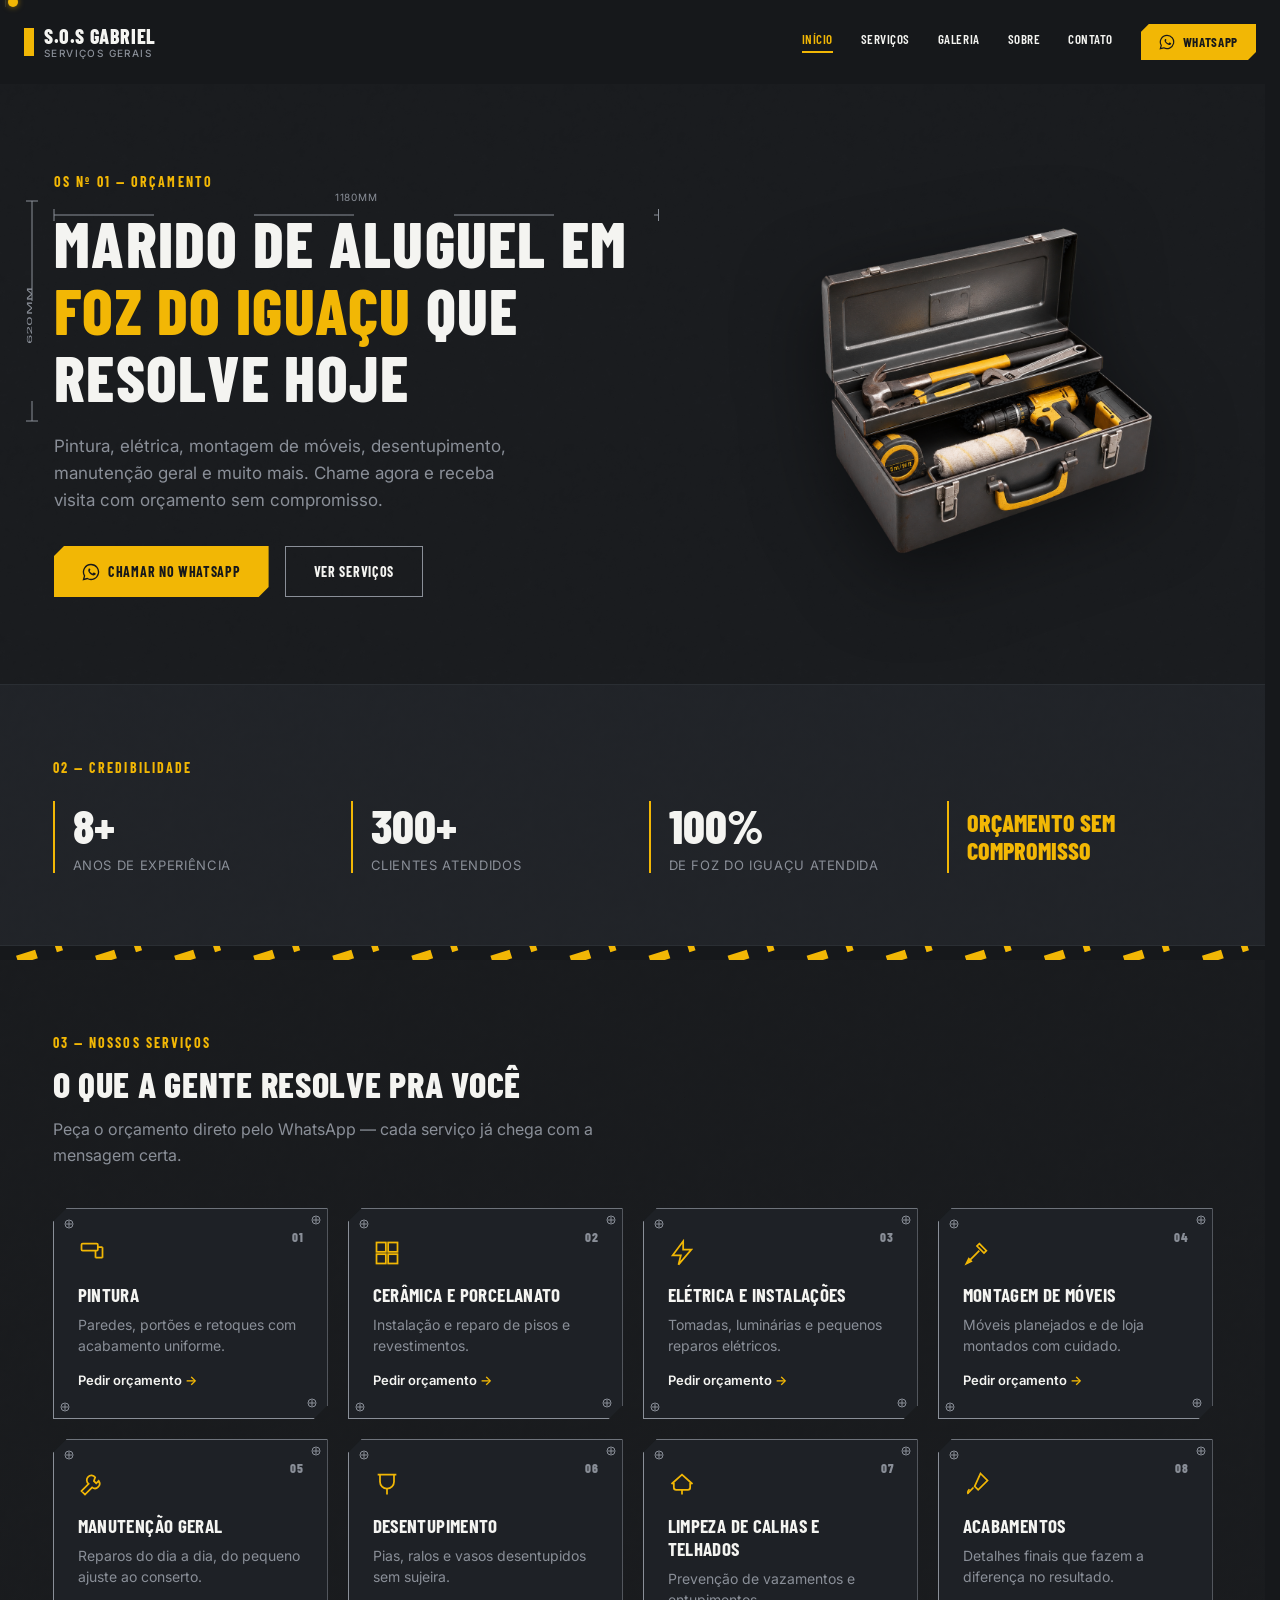
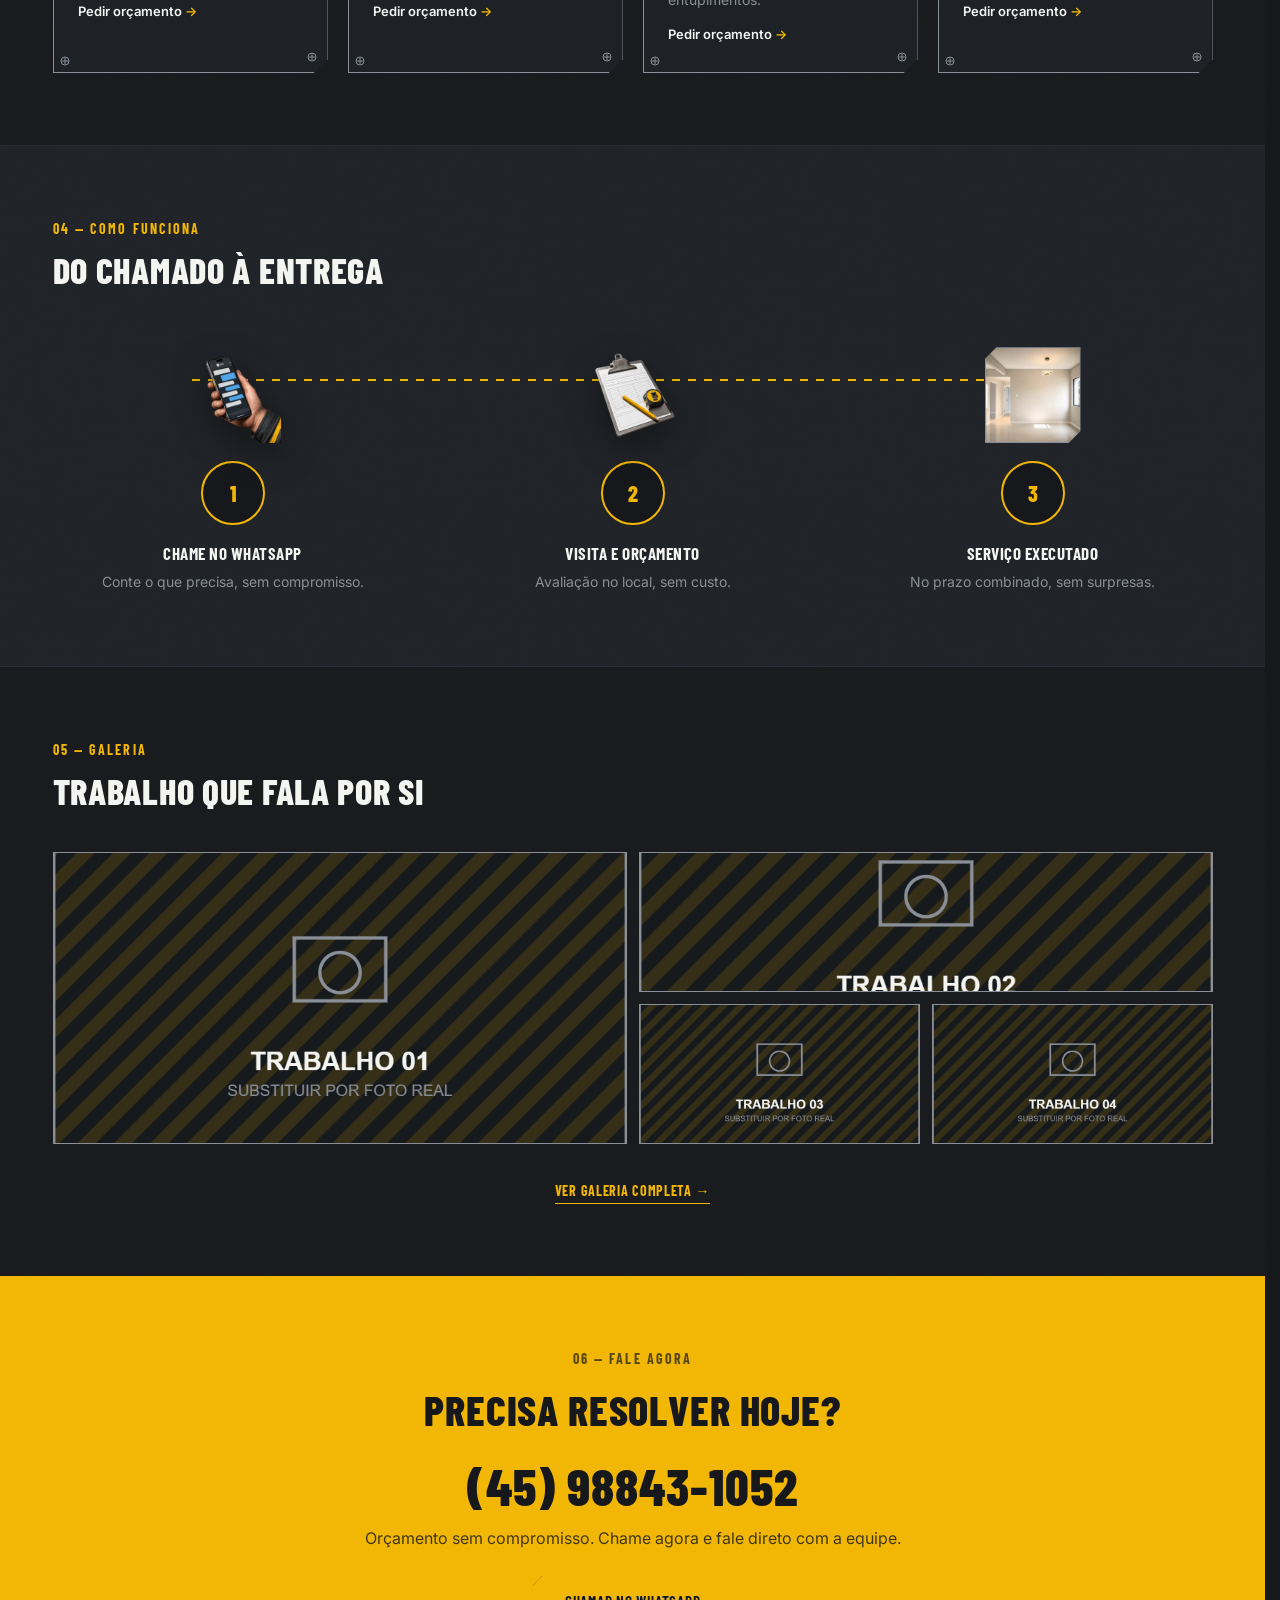
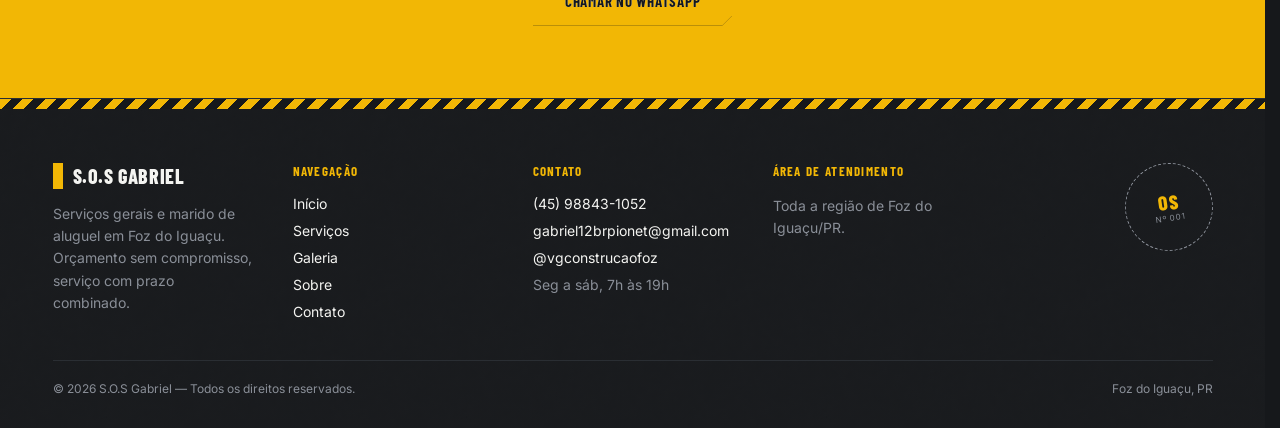
==== commit 232db582: "Integrate new assets: step images, concrete texture, hero sizing - Add passo-01/02/03 images to the " ====
--- a/index.html
+++ b/index.html
@@ -261,16 +261,25 @@
       <div class="steps-dash" aria-hidden="true"></div>
       <div class="steps-grid">
         <div class="step">
+          <img class="step__img" src="assets/img/passo-01.png" alt="Mão segurando celular com uma conversa de WhatsApp aberta" loading="lazy" width="96" height="96" />
           <div class="step__num">1</div>
           <h3 class="step__title">Chame no WhatsApp</h3>
           <p class="step__desc">Conte o que precisa, sem compromisso.</p>
         </div>
         <div class="step">
+          <img class="step__img" src="assets/img/passo-02.png" alt="Prancheta com orçamento, trena e lápis sobre a mesa" loading="lazy" width="96" height="96" />
           <div class="step__num">2</div>
           <h3 class="step__title">Visita e orçamento</h3>
           <p class="step__desc">Avaliação no local, sem custo.</p>
         </div>
         <div class="step">
+          <div class="photo-frame step__frame">
+            <div class="photo-fallback">
+              <svg width="28" height="28" viewBox="0 0 24 24" fill="none" stroke="#8A8F98" stroke-width="1.5" aria-hidden="true"><rect x="3" y="7" width="18" height="13" rx="2" /><path d="M8 7l1.5-3h5L16 7" /><circle cx="12" cy="13.5" r="3.5" /></svg>
+              <span>Foto em breve</span>
+            </div>
+            <img src="assets/img/passo-03.png" alt="Ambiente interno reformado e pronto após o serviço executado" loading="lazy" width="96" height="96" />
+          </div>
           <div class="step__num">3</div>
           <h3 class="step__title">Serviço executado</h3>
           <p class="step__desc">No prazo combinado, sem surpresas.</p>
--- a/css/styles.css
+++ b/css/styles.css
@@ -120,11 +120,18 @@
 .reveal { opacity: 0; transform: translateY(24px); transition: opacity 600ms ease, transform 600ms ease; transition-delay: calc(var(--i, 0) * var(--stagger, 60ms)); }
 .reveal.is-visible { opacity: 1; transform: translateY(0); }
 
-/* ---------- Noise overlay + hero stripes ---------- */
+/* ---------- Concrete texture (dark sections) + hero stripes ---------- */
 .noise-overlay {
-  position: absolute; inset: 0; opacity: .5; pointer-events: none;
-  background-image: url("data:image/svg+xml,%3Csvg xmlns='http://www.w3.org/2000/svg' width='120' height='120'%3E%3Cfilter id='n'%3E%3CfeTurbulence type='fractalNoise' baseFrequency='0.85' numOctaves='2' stitchTiles='stitch'/%3E%3CfeColorMatrix type='matrix' values='0 0 0 0 0 0 0 0 0 0 0 0 0 0 0 0 0 0 0.05 0'/%3E%3C/filter%3E%3Crect width='100%25' height='100%25' filter='url(%23n)'/%3E%3C/svg%3E");
-}
+  position: absolute; inset: 0; opacity: .1; pointer-events: none;
+  background-image: url("../assets/img/textura-concreto.png");
+  background-repeat: repeat; background-size: 360px 360px;
+}
+.section, .section--alt, .site-footer {
+  position: relative; background-repeat: no-repeat, repeat; background-size: cover, 360px 360px;
+}
+.section { background-image: linear-gradient(rgba(22, 24, 27, .93), rgba(22, 24, 27, .93)), url("../assets/img/textura-concreto.png"); }
+.section--alt { background-image: linear-gradient(rgba(30, 33, 38, .93), rgba(30, 33, 38, .93)), url("../assets/img/textura-concreto.png"); }
+.site-footer { background-image: linear-gradient(rgba(22, 24, 27, .93), rgba(22, 24, 27, .93)), url("../assets/img/textura-concreto.png"); }
 .hero-stripes { display: block; height: 14px; }
 .hero-stripes line { transition: stroke-dashoffset 800ms ease; }
 .hero-stripes.is-visible line { stroke-dashoffset: 0; }
@@ -218,7 +225,7 @@
 }
 
 /* ---------- Footer ---------- */
-.site-footer { background: var(--bg); border-top: 1px solid var(--border); padding: 64px 24px 32px; position: relative; overflow: hidden; }
+.site-footer { background-color: var(--bg); border-top: 1px solid var(--border); padding: 64px 24px 32px; position: relative; overflow: hidden; }
 .site-footer__stripe { height: 10px; position: absolute; top: 0; left: 0; right: 0; background: repeating-linear-gradient(135deg, var(--accent) 0px, var(--accent) 8px, var(--bg) 8px, var(--bg) 16px); }
 .site-footer__grid { max-width: 1160px; margin: 0 auto; display: grid; grid-template-columns: repeat(auto-fit, minmax(200px, 1fr)); gap: 40px; }
 .site-footer h3 { font-family: var(--font-display); font-weight: 700; font-size: 13px; letter-spacing: .1em; color: var(--accent); text-transform: uppercase; margin: 0; }
@@ -270,7 +277,7 @@
 @keyframes osSpark { 0% { opacity: 0; transform: scale(.5); } 30% { opacity: 1; transform: scale(1.15); } 60% { opacity: 1; transform: scale(1); } 100% { opacity: 0; transform: scale(.8); } }
 
 .hero__art { flex: 1 1 320px; min-width: 260px; display: flex; justify-content: center; position: relative; z-index: 2; }
-.hero__art img { width: 380px; height: auto; filter: drop-shadow(0 24px 40px rgba(0, 0, 0, .5)); }
+.hero__art img { width: 380px; max-width: 100%; aspect-ratio: 1 / 1; height: auto; filter: drop-shadow(0 24px 40px rgba(0, 0, 0, .5)); }
 .hero__art-fallback { width: 280px; height: 280px; border: 1px solid var(--border-light); display: flex; align-items: center; justify-content: center; }
 
 .hero--inner { padding: 56px 24px 0; min-height: 0; }
@@ -278,8 +285,8 @@
 .hero--inner .hero-stripes-wrap { height: 14px; margin-top: 32px; position: relative; z-index: 2; }
 
 /* ---------- Reveal fade blocks (index sections use plain reveal) ---------- */
-.section { padding: 72px 24px; background: var(--bg); }
-.section--alt { background: var(--bg-alt); border-top: 1px solid var(--border); border-bottom: 1px solid var(--border); }
+.section { padding: 72px 24px; background-color: var(--bg); }
+.section--alt { background-color: var(--bg-alt); border-top: 1px solid var(--border); border-bottom: 1px solid var(--border); }
 
 /* ---------- Credibility stats ---------- */
 .stats-grid { display: grid; grid-template-columns: repeat(auto-fit, minmax(200px, 1fr)); gap: 32px; margin-top: 24px; }
@@ -326,6 +333,16 @@
 .steps-wrap.is-visible .steps-dash { transform: scaleX(1); }
 .steps-grid { display: grid; grid-template-columns: repeat(auto-fit, minmax(220px, 1fr)); gap: 40px; position: relative; z-index: 2; }
 .step { text-align: center; }
+.step__img {
+  display: block; width: 96px; height: 96px; aspect-ratio: 1 / 1; object-fit: contain;
+  margin: 0 auto 18px; filter: drop-shadow(0 10px 18px rgba(0, 0, 0, .45));
+}
+.step__frame {
+  width: 96px; height: 96px; aspect-ratio: 1 / 1; margin: 0 auto 18px; background: var(--bg-alt);
+  border: 1px solid var(--border-light); overflow: hidden;
+  clip-path: polygon(12px 0, 100% 0, 100% calc(100% - 12px), calc(100% - 12px) 100%, 0 100%, 0 12px);
+}
+.step__frame img { width: 100%; height: 100%; object-fit: cover; display: block; }
 .step__num { width: 64px; height: 64px; border-radius: 50%; background: var(--bg); border: 2px solid var(--accent); display: flex; align-items: center; justify-content: center; margin: 0 auto; font-family: var(--font-display); font-weight: 800; font-size: 22px; color: var(--accent); }
 .step__title { font-family: var(--font-display); font-weight: 700; font-size: 17px; letter-spacing: .03em; text-transform: uppercase; color: var(--text); margin: 18px 0 0; }
 .step__desc { font-family: var(--font-body); font-size: 14px; color: var(--muted); line-height: 1.6; margin: 8px 0 0; }
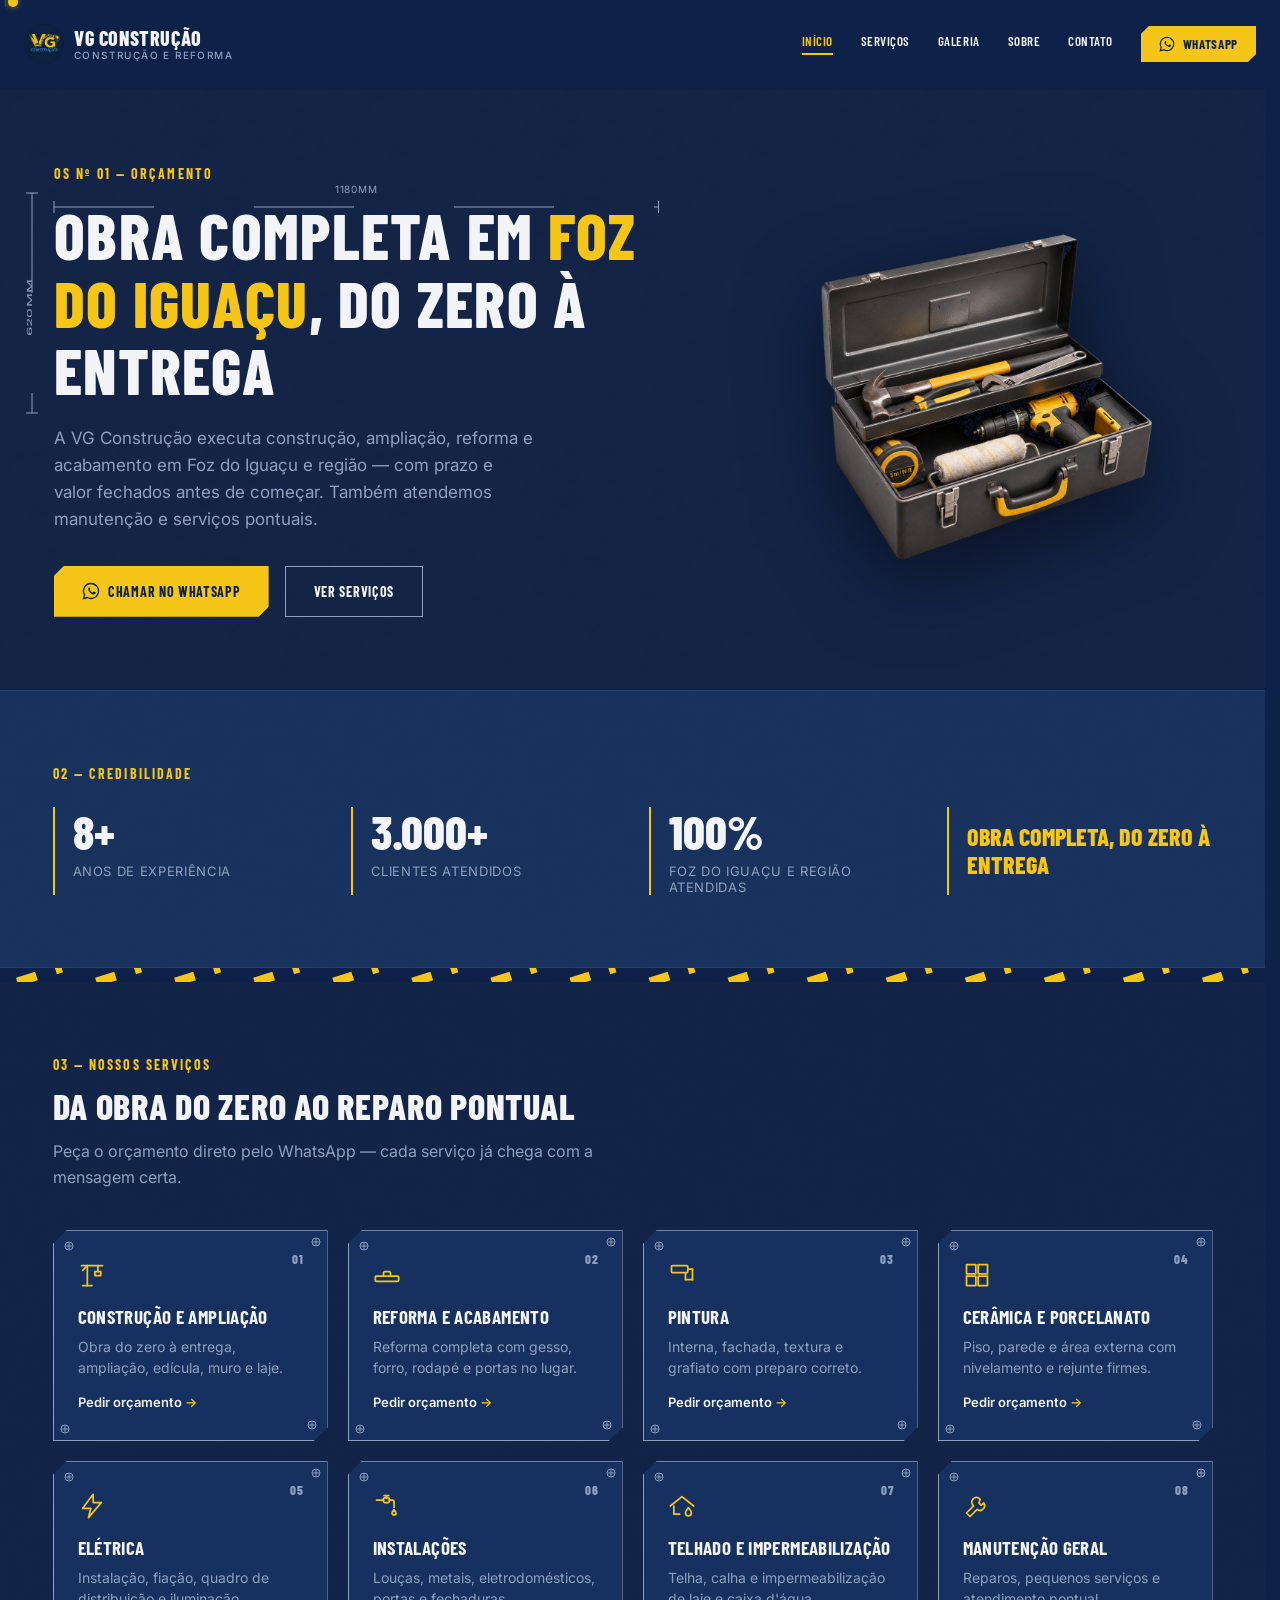
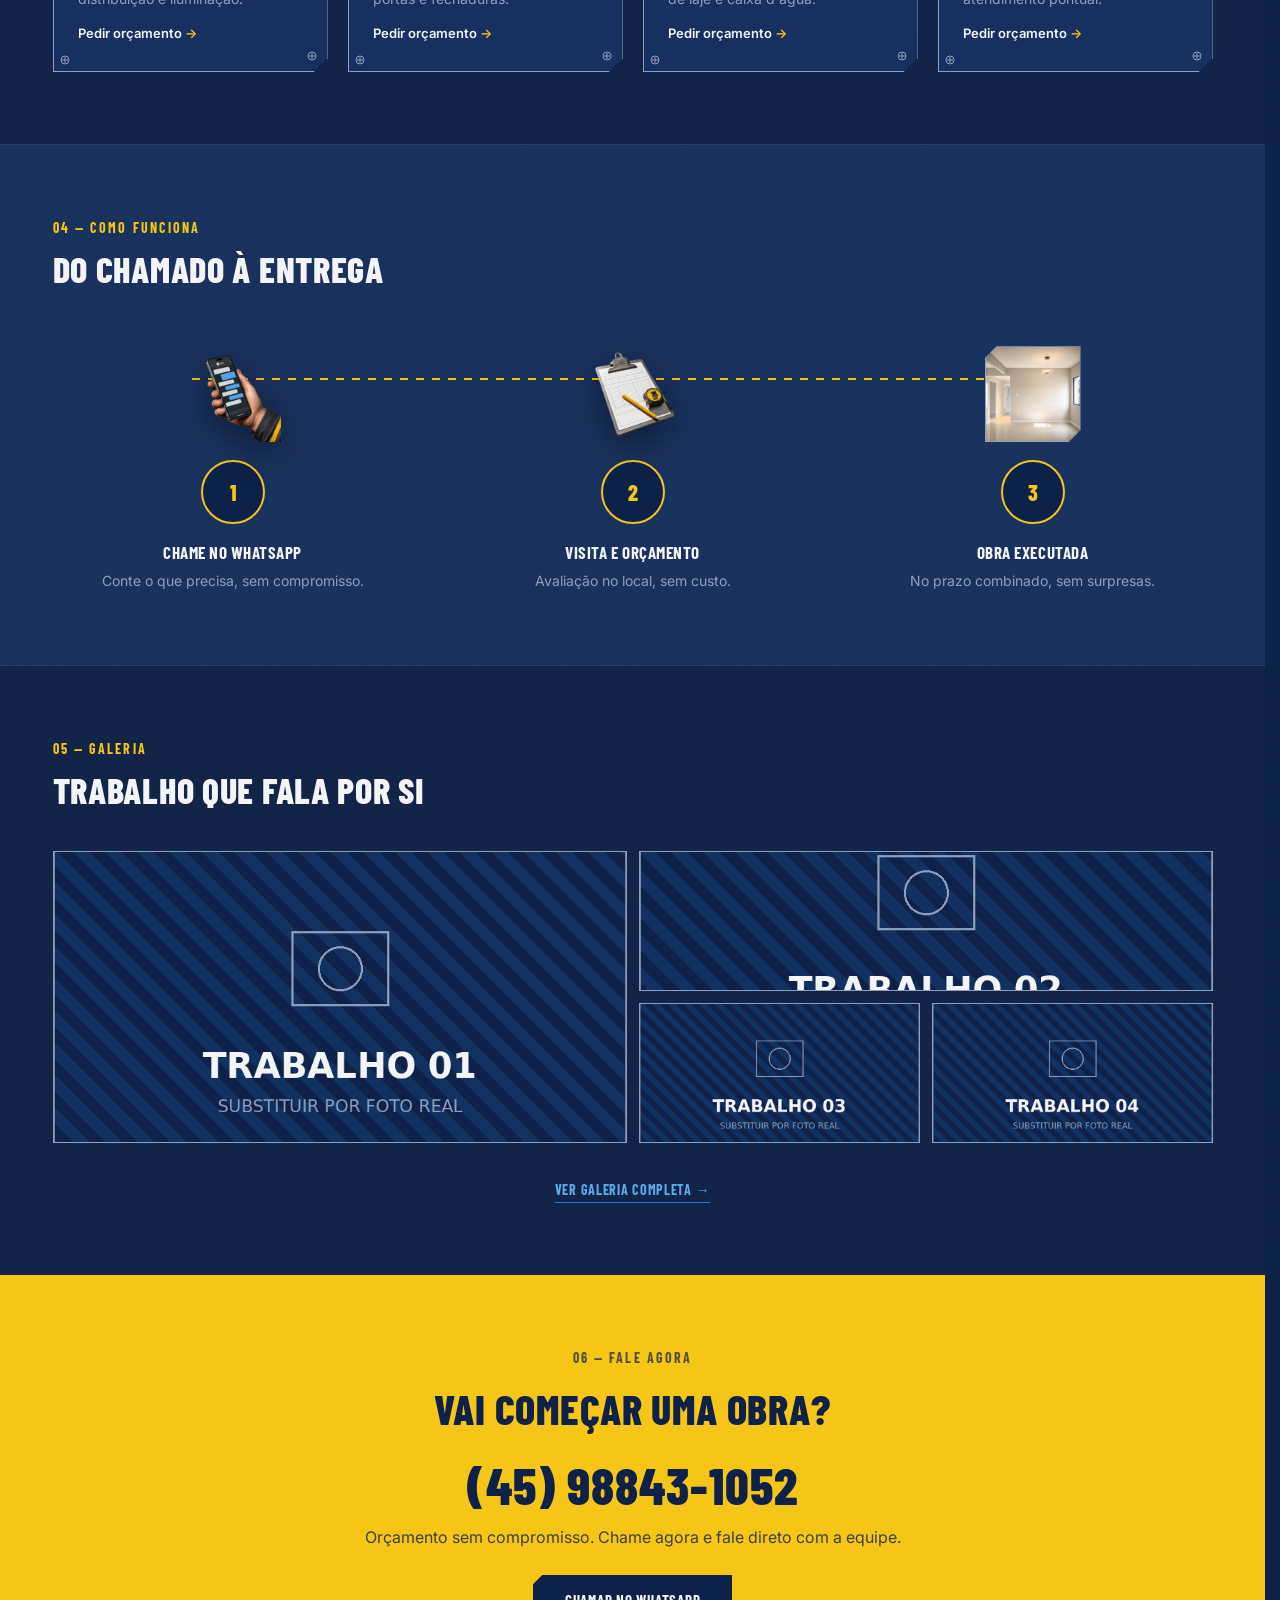
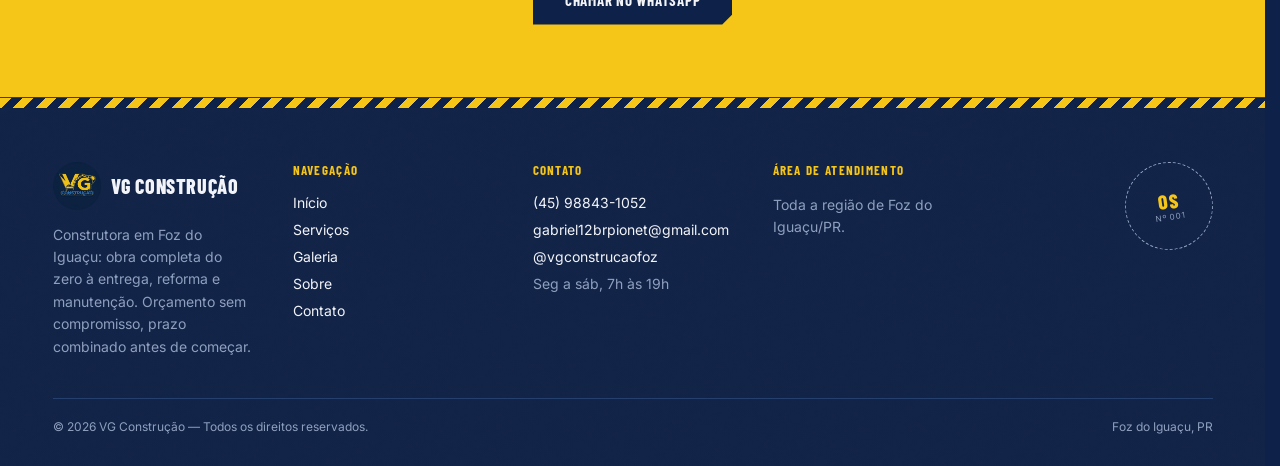
==== commit ed6f71f9: "Rebrand do site para VG Construção O negócio deixa de ser marido de aluguel e passa a ser construtor" ====
--- a/index.html
+++ b/index.html
@@ -3,10 +3,11 @@
 <head>
 <meta charset="utf-8" />
 <meta name="viewport" content="width=device-width, initial-scale=1" />
-<title>S.O.S Gabriel — Marido de Aluguel em Foz do Iguaçu | Serviços Gerais</title>
-<meta name="description" content="Marido de aluguel em Foz do Iguaçu: pintura, elétrica, montagem de móveis, desentupimento e manutenção geral. Orçamento sem compromisso, serviço com prazo combinado. Chame no WhatsApp." />
-<meta property="og:title" content="S.O.S Gabriel — Marido de Aluguel em Foz do Iguaçu" />
-<meta property="og:description" content="Serviços gerais e marido de aluguel em Foz do Iguaçu/PR. Pintura, elétrica, montagem de móveis, desentupimento e mais. Orçamento sem compromisso." />
+<title>VG Construção — Construtora em Foz do Iguaçu | Obra, Reforma e Manutenção</title>
+<meta name="description" content="Construtora em Foz do Iguaçu: obra completa do zero à entrega, ampliação, reforma, acabamento, pintura, elétrica, telhado e manutenção. Orçamento sem compromisso pelo WhatsApp." />
+<meta property="og:title" content="VG Construção — Construtora em Foz do Iguaçu" />
+<meta property="og:description" content="Obra completa, ampliação, reforma e acabamento em Foz do Iguaçu/PR. Prazo e valor fechados antes de começar. Orçamento sem compromisso." />
+<meta property="og:site_name" content="VG Construção" />
 <meta property="og:type" content="website" />
 <meta property="og:locale" content="pt_BR" />
 <link rel="preconnect" href="https://fonts.googleapis.com" />
@@ -24,10 +25,10 @@
 </div>
 <header class="site-header" id="siteHeader">
   <a class="brand" href="index.html">
-    <span class="brand__bar"></span>
+    <img class="brand__logo" src="assets/img/logo-vg.png" alt="VG Construção" width="381" height="380" />
     <span class="brand__text">
-      <span class="brand__name">S.O.S Gabriel</span>
-      <span class="brand__tag">Serviços Gerais</span>
+      <span class="brand__name">VG Construção</span>
+      <span class="brand__tag">Construção e Reforma</span>
     </span>
   </a>
   <nav class="nav-desktop" aria-label="Navegação principal">
@@ -37,7 +38,7 @@
     <a class="nav-link" href="sobre.html">Sobre</a>
     <a class="nav-link" href="contato.html">Contato</a>
     <a class="btn btn-primary btn-sm" data-wa="header" target="_blank" rel="noopener" aria-label="Falar no WhatsApp" href="#">
-      <svg width="16" height="16" viewBox="0 0 24 24" fill="none" aria-hidden="true"><path d="M12 2a10 10 0 0 0-8.6 15.1L2 22l5.1-1.3A10 10 0 1 0 12 2z" stroke="#16181B" stroke-width="1.8" /><path d="M8.3 8.3c.3-.9 1-1 1.5-.9.5.1 1 .3 1.2 1 .3.6-.2 1.4-.5 1.9-.3.5-.3.7 0 1.1.6.9 1.9 2.1 3.1 2.6.4.2.6.1.9-.2l.6-.7c.4-.4 1-.5 1.4-.2l1.5.9c.4.3.5.9.2 1.3-.6.9-1.9 1.6-3.1 1.4-2.4-.4-5.2-2.4-6.5-5.2-.5-1.1-.4-2.3.3-3.4z" fill="#16181B" /></svg>
+      <svg width="16" height="16" viewBox="0 0 24 24" fill="none" aria-hidden="true"><path d="M12 2a10 10 0 0 0-8.6 15.1L2 22l5.1-1.3A10 10 0 1 0 12 2z" stroke="currentColor" stroke-width="1.8" /><path d="M8.3 8.3c.3-.9 1-1 1.5-.9.5.1 1 .3 1.2 1 .3.6-.2 1.4-.5 1.9-.3.5-.3.7 0 1.1.6.9 1.9 2.1 3.1 2.6.4.2.6.1.9-.2l.6-.7c.4-.4 1-.5 1.4-.2l1.5.9c.4.3.5.9.2 1.3-.6.9-1.9 1.6-3.1 1.4-2.4-.4-5.2-2.4-6.5-5.2-.5-1.1-.4-2.3.3-3.4z" fill="currentColor" /></svg>
       WhatsApp
     </a>
   </nav>
@@ -48,7 +49,10 @@
 
 <div id="mobileMenu" class="mobile-menu" role="dialog" aria-modal="true" aria-label="Menu de navegação" aria-hidden="true">
   <div class="mobile-menu__top">
-    <span class="brand__name">S.O.S Gabriel</span>
+    <span class="mobile-menu__brand">
+      <img class="brand__logo" src="assets/img/logo-vg.png" alt="VG Construção" width="381" height="380" />
+      <span class="brand__name">VG Construção</span>
+    </span>
     <button type="button" class="mobile-menu__close" aria-label="Fechar menu">×</button>
   </div>
   <nav class="mobile-menu__nav" aria-label="Navegação mobile">
@@ -70,36 +74,36 @@
   <div class="noise-overlay" aria-hidden="true"></div>
   <div class="hero__copy">
     <svg class="hero__cotas-v" aria-hidden="true" width="16" viewBox="0 0 16 100" preserveAspectRatio="none">
-      <line x1="8" y1="0" x2="8" y2="100" stroke="#8A8F98" stroke-width="1" vector-effect="non-scaling-stroke" />
-      <line x1="2" y1="0" x2="14" y2="0" stroke="#8A8F98" stroke-width="1" vector-effect="non-scaling-stroke" />
-      <line x1="2" y1="100" x2="14" y2="100" stroke="#8A8F98" stroke-width="1" vector-effect="non-scaling-stroke" />
+      <line x1="8" y1="0" x2="8" y2="100" stroke-width="1" vector-effect="non-scaling-stroke" />
+      <line x1="2" y1="0" x2="14" y2="0" stroke-width="1" vector-effect="non-scaling-stroke" />
+      <line x1="2" y1="100" x2="14" y2="100" stroke-width="1" vector-effect="non-scaling-stroke" />
       <text x="0" y="0" transform="translate(8,52) rotate(-90)">620MM</text>
     </svg>
     <div style="flex:1;min-width:0;">
       <span class="eyebrow">OS Nº 01 — Orçamento</span>
       <div class="hero__title-wrap">
         <svg class="hero__cotas-h" aria-hidden="true" width="100%" height="20" viewBox="0 0 100 20" preserveAspectRatio="none">
-          <line x1="0" y1="12" x2="100" y2="12" stroke="#8A8F98" stroke-width="1" vector-effect="non-scaling-stroke" />
-          <line x1="0" y1="6" x2="0" y2="18" stroke="#8A8F98" stroke-width="1" vector-effect="non-scaling-stroke" />
-          <line x1="100" y1="6" x2="100" y2="18" stroke="#8A8F98" stroke-width="1" vector-effect="non-scaling-stroke" />
+          <line x1="0" y1="12" x2="100" y2="12" stroke-width="1" vector-effect="non-scaling-stroke" />
+          <line x1="0" y1="6" x2="0" y2="18" stroke-width="1" vector-effect="non-scaling-stroke" />
+          <line x1="100" y1="6" x2="100" y2="18" stroke-width="1" vector-effect="non-scaling-stroke" />
         </svg>
         <span class="hero__cotas-label">1180MM</span>
-        <h1 class="hero__title">Marido de aluguel em <em>Foz do Iguaçu</em> que resolve hoje</h1>
-      </div>
-      <p class="hero__lede">Pintura, elétrica, montagem de móveis, desentupimento, manutenção geral e muito mais. Chame agora e receba visita com orçamento sem compromisso.</p>
+        <h1 class="hero__title">Obra completa em <em>Foz do Iguaçu</em>, do zero à entrega</h1>
+      </div>
+      <p class="hero__lede">A VG Construção executa construção, ampliação, reforma e acabamento em Foz do Iguaçu e região — com prazo e valor fechados antes de começar. Também atendemos manutenção e serviços pontuais.</p>
       <div class="hero__actions">
         <a href="#" data-wa="hero" target="_blank" rel="noopener" class="btn btn-primary btn-hero hero__cta">
-          <svg width="18" height="18" viewBox="0 0 24 24" fill="none" aria-hidden="true"><path d="M12 2a10 10 0 0 0-8.6 15.1L2 22l5.1-1.3A10 10 0 1 0 12 2z" stroke="#16181B" stroke-width="1.8" /><path d="M8.3 8.3c.3-.9 1-1 1.5-.9.5.1 1 .3 1.2 1 .3.6-.2 1.4-.5 1.9-.3.5-.3.7 0 1.1.6.9 1.9 2.1 3.1 2.6.4.2.6.1.9-.2l.6-.7c.4-.4 1-.5 1.4-.2l1.5.9c.4.3.5.9.2 1.3-.6.9-1.9 1.6-3.1 1.4-2.4-.4-5.2-2.4-6.5-5.2-.5-1.1-.4-2.3.3-3.4z" fill="#16181B" /></svg>
+          <svg width="18" height="18" viewBox="0 0 24 24" fill="none" aria-hidden="true"><path d="M12 2a10 10 0 0 0-8.6 15.1L2 22l5.1-1.3A10 10 0 1 0 12 2z" stroke="currentColor" stroke-width="1.8" /><path d="M8.3 8.3c.3-.9 1-1 1.5-.9.5.1 1 .3 1.2 1 .3.6-.2 1.4-.5 1.9-.3.5-.3.7 0 1.1.6.9 1.9 2.1 3.1 2.6.4.2.6.1.9-.2l.6-.7c.4-.4 1-.5 1.4-.2l1.5.9c.4.3.5.9.2 1.3-.6.9-1.9 1.6-3.1 1.4-2.4-.4-5.2-2.4-6.5-5.2-.5-1.1-.4-2.3.3-3.4z" fill="currentColor" /></svg>
           Chamar no WhatsApp
-          <svg class="hero__hammer" width="20" height="20" viewBox="0 0 24 24" fill="none" aria-hidden="true"><path d="M14 4l6 6-3 3-6-6z" fill="#16181B" /><path d="M13 9L4 18l2 2 9-9z" stroke="#16181B" stroke-width="2" /></svg>
-          <svg class="hero__spark" width="16" height="16" viewBox="0 0 16 16" aria-hidden="true"><line x1="2" y1="8" x2="6" y2="8" stroke="#16181B" stroke-width="2" /><line x1="10" y1="8" x2="14" y2="8" stroke="#16181B" stroke-width="2" /></svg>
+          <svg class="hero__hammer" width="20" height="20" viewBox="0 0 24 24" fill="none" aria-hidden="true"><path d="M14 4l6 6-3 3-6-6z" fill="currentColor" /><path d="M13 9L4 18l2 2 9-9z" stroke="currentColor" stroke-width="2" /></svg>
+          <svg class="hero__spark" width="16" height="16" viewBox="0 0 16 16" aria-hidden="true"><line x1="2" y1="8" x2="6" y2="8" stroke="currentColor" stroke-width="2" /><line x1="10" y1="8" x2="14" y2="8" stroke="currentColor" stroke-width="2" /></svg>
         </a>
         <a href="#servicos" class="btn btn-outline">Ver serviços</a>
       </div>
     </div>
   </div>
   <div class="hero__art">
-    <img src="assets/img/hero-ferramentas.png" alt="Caixa de ferramentas de marido de aluguel profissional" />
+    <img src="assets/img/hero-ferramentas.png" alt="Ferramentas de obra usadas pela equipe da VG Construção" />
   </div>
 </section>
 
@@ -113,140 +117,140 @@
       <span>Anos de experiência</span>
     </div>
     <div class="stat">
-      <b data-count-target="300" data-count-suffix="+">0+</b>
+      <b data-count-target="3000" data-count-suffix="+">0+</b>
       <span>Clientes atendidos</span>
     </div>
     <div class="stat">
       <b data-count-target="100" data-count-suffix="%">0%</b>
-      <span>De Foz do Iguaçu atendida</span>
+      <span>Foz do Iguaçu e região atendidas</span>
     </div>
     <div class="stat stat--note">
-      <b>Orçamento sem compromisso</b>
+      <b>Obra completa, do zero à entrega</b>
     </div>
   </div>
 </section>
 
 <div class="divider">
   <svg class="hero-stripes" width="100%" height="14" viewBox="0 0 400 14" preserveAspectRatio="none">
-    <line x1="5.5" y1="14" x2="19.5" y2="0" stroke="#F2B705" stroke-width="9" vector-effect="non-scaling-stroke" stroke-dasharray="20" stroke-dashoffset="20" />
-    <line x1="30.5" y1="14" x2="44.5" y2="0" stroke="#F2B705" stroke-width="9" vector-effect="non-scaling-stroke" stroke-dasharray="20" stroke-dashoffset="20" />
-    <line x1="55.5" y1="14" x2="69.5" y2="0" stroke="#F2B705" stroke-width="9" vector-effect="non-scaling-stroke" stroke-dasharray="20" stroke-dashoffset="20" />
-    <line x1="80.5" y1="14" x2="94.5" y2="0" stroke="#F2B705" stroke-width="9" vector-effect="non-scaling-stroke" stroke-dasharray="20" stroke-dashoffset="20" />
-    <line x1="105.5" y1="14" x2="119.5" y2="0" stroke="#F2B705" stroke-width="9" vector-effect="non-scaling-stroke" stroke-dasharray="20" stroke-dashoffset="20" />
-    <line x1="130.5" y1="14" x2="144.5" y2="0" stroke="#F2B705" stroke-width="9" vector-effect="non-scaling-stroke" stroke-dasharray="20" stroke-dashoffset="20" />
-    <line x1="155.5" y1="14" x2="169.5" y2="0" stroke="#F2B705" stroke-width="9" vector-effect="non-scaling-stroke" stroke-dasharray="20" stroke-dashoffset="20" />
-    <line x1="180.5" y1="14" x2="194.5" y2="0" stroke="#F2B705" stroke-width="9" vector-effect="non-scaling-stroke" stroke-dasharray="20" stroke-dashoffset="20" />
-    <line x1="205.5" y1="14" x2="219.5" y2="0" stroke="#F2B705" stroke-width="9" vector-effect="non-scaling-stroke" stroke-dasharray="20" stroke-dashoffset="20" />
-    <line x1="230.5" y1="14" x2="244.5" y2="0" stroke="#F2B705" stroke-width="9" vector-effect="non-scaling-stroke" stroke-dasharray="20" stroke-dashoffset="20" />
-    <line x1="255.5" y1="14" x2="269.5" y2="0" stroke="#F2B705" stroke-width="9" vector-effect="non-scaling-stroke" stroke-dasharray="20" stroke-dashoffset="20" />
-    <line x1="280.5" y1="14" x2="294.5" y2="0" stroke="#F2B705" stroke-width="9" vector-effect="non-scaling-stroke" stroke-dasharray="20" stroke-dashoffset="20" />
-    <line x1="305.5" y1="14" x2="319.5" y2="0" stroke="#F2B705" stroke-width="9" vector-effect="non-scaling-stroke" stroke-dasharray="20" stroke-dashoffset="20" />
-    <line x1="330.5" y1="14" x2="344.5" y2="0" stroke="#F2B705" stroke-width="9" vector-effect="non-scaling-stroke" stroke-dasharray="20" stroke-dashoffset="20" />
-    <line x1="355.5" y1="14" x2="369.5" y2="0" stroke="#F2B705" stroke-width="9" vector-effect="non-scaling-stroke" stroke-dasharray="20" stroke-dashoffset="20" />
-    <line x1="380.5" y1="14" x2="394.5" y2="0" stroke="#F2B705" stroke-width="9" vector-effect="non-scaling-stroke" stroke-dasharray="20" stroke-dashoffset="20" />
+    <line x1="5.5" y1="14" x2="19.5" y2="0" stroke-width="9" vector-effect="non-scaling-stroke" stroke-dasharray="20" stroke-dashoffset="20" />
+    <line x1="30.5" y1="14" x2="44.5" y2="0" stroke-width="9" vector-effect="non-scaling-stroke" stroke-dasharray="20" stroke-dashoffset="20" />
+    <line x1="55.5" y1="14" x2="69.5" y2="0" stroke-width="9" vector-effect="non-scaling-stroke" stroke-dasharray="20" stroke-dashoffset="20" />
+    <line x1="80.5" y1="14" x2="94.5" y2="0" stroke-width="9" vector-effect="non-scaling-stroke" stroke-dasharray="20" stroke-dashoffset="20" />
+    <line x1="105.5" y1="14" x2="119.5" y2="0" stroke-width="9" vector-effect="non-scaling-stroke" stroke-dasharray="20" stroke-dashoffset="20" />
+    <line x1="130.5" y1="14" x2="144.5" y2="0" stroke-width="9" vector-effect="non-scaling-stroke" stroke-dasharray="20" stroke-dashoffset="20" />
+    <line x1="155.5" y1="14" x2="169.5" y2="0" stroke-width="9" vector-effect="non-scaling-stroke" stroke-dasharray="20" stroke-dashoffset="20" />
+    <line x1="180.5" y1="14" x2="194.5" y2="0" stroke-width="9" vector-effect="non-scaling-stroke" stroke-dasharray="20" stroke-dashoffset="20" />
+    <line x1="205.5" y1="14" x2="219.5" y2="0" stroke-width="9" vector-effect="non-scaling-stroke" stroke-dasharray="20" stroke-dashoffset="20" />
+    <line x1="230.5" y1="14" x2="244.5" y2="0" stroke-width="9" vector-effect="non-scaling-stroke" stroke-dasharray="20" stroke-dashoffset="20" />
+    <line x1="255.5" y1="14" x2="269.5" y2="0" stroke-width="9" vector-effect="non-scaling-stroke" stroke-dasharray="20" stroke-dashoffset="20" />
+    <line x1="280.5" y1="14" x2="294.5" y2="0" stroke-width="9" vector-effect="non-scaling-stroke" stroke-dasharray="20" stroke-dashoffset="20" />
+    <line x1="305.5" y1="14" x2="319.5" y2="0" stroke-width="9" vector-effect="non-scaling-stroke" stroke-dasharray="20" stroke-dashoffset="20" />
+    <line x1="330.5" y1="14" x2="344.5" y2="0" stroke-width="9" vector-effect="non-scaling-stroke" stroke-dasharray="20" stroke-dashoffset="20" />
+    <line x1="355.5" y1="14" x2="369.5" y2="0" stroke-width="9" vector-effect="non-scaling-stroke" stroke-dasharray="20" stroke-dashoffset="20" />
+    <line x1="380.5" y1="14" x2="394.5" y2="0" stroke-width="9" vector-effect="non-scaling-stroke" stroke-dasharray="20" stroke-dashoffset="20" />
   </svg>
 </div>
 
 <section id="servicos" class="section">
   <div class="container">
     <span class="eyebrow">03 — Nossos serviços</span>
-    <h2 class="h2">O que a gente resolve pra você</h2>
+    <h2 class="h2">Da obra do zero ao reparo pontual</h2>
     <p class="lede" style="max-width:560px;">Peça o orçamento direto pelo WhatsApp — cada serviço já chega com a mensagem certa.</p>
 
     <div class="service-cards">
+      <a href="#" data-wa="construcao" target="_blank" rel="noopener" aria-label="Orçamento de construção e ampliação pelo WhatsApp" class="service-card">
+        <svg class="service-card__screw service-card__screw--tl" width="10" height="10" viewBox="0 0 10 10" aria-hidden="true"><circle cx="5" cy="5" r="4" fill="none" stroke-width="1" /><line x1="5" y1="2" x2="5" y2="8" stroke-width="1" /><line x1="2" y1="5" x2="8" y2="5" stroke-width="1" /></svg>
+        <svg class="service-card__screw service-card__screw--tr" width="10" height="10" viewBox="0 0 10 10" aria-hidden="true"><circle cx="5" cy="5" r="4" fill="none" stroke-width="1" /><line x1="5" y1="2" x2="5" y2="8" stroke-width="1" /><line x1="2" y1="5" x2="8" y2="5" stroke-width="1" /></svg>
+        <svg class="service-card__screw service-card__screw--bl" width="10" height="10" viewBox="0 0 10 10" aria-hidden="true"><circle cx="5" cy="5" r="4" fill="none" stroke-width="1" /><line x1="5" y1="2" x2="5" y2="8" stroke-width="1" /><line x1="2" y1="5" x2="8" y2="5" stroke-width="1" /></svg>
+        <svg class="service-card__screw service-card__screw--br" width="10" height="10" viewBox="0 0 10 10" aria-hidden="true"><circle cx="5" cy="5" r="4" fill="none" stroke-width="1" /><line x1="5" y1="2" x2="5" y2="8" stroke-width="1" /><line x1="2" y1="5" x2="8" y2="5" stroke-width="1" /></svg>
+        <span class="service-card__num">01</span>
+        <svg class="service-card__icon" width="28" height="28" viewBox="0 0 24 24" fill="none" stroke-width="1.5" stroke-linecap="round" stroke-linejoin="round" aria-hidden="true"><line x1="4" y1="21" x2="12" y2="21" /><line x1="8" y1="21" x2="8" y2="4" /><line x1="3" y1="4" x2="21" y2="4" /><line x1="4" y1="8" x2="8" y2="4" /><line x1="17" y1="4" x2="17" y2="9" /><rect x="14.5" y="9" width="5" height="3.5" /></svg>
+        <span class="service-card__title">Construção e ampliação</span>
+        <span class="service-card__desc">Obra do zero à entrega, ampliação, edícula, muro e laje.</span>
+        <span class="service-card__link">Pedir orçamento <span>→</span></span>
+      </a>
+
+      <a href="#" data-wa="reforma" target="_blank" rel="noopener" aria-label="Orçamento de reforma e acabamento pelo WhatsApp" class="service-card">
+        <svg class="service-card__screw service-card__screw--tl" width="10" height="10" viewBox="0 0 10 10" aria-hidden="true"><circle cx="5" cy="5" r="4" fill="none" stroke-width="1" /><line x1="5" y1="2" x2="5" y2="8" stroke-width="1" /><line x1="2" y1="5" x2="8" y2="5" stroke-width="1" /></svg>
+        <svg class="service-card__screw service-card__screw--tr" width="10" height="10" viewBox="0 0 10 10" aria-hidden="true"><circle cx="5" cy="5" r="4" fill="none" stroke-width="1" /><line x1="5" y1="2" x2="5" y2="8" stroke-width="1" /><line x1="2" y1="5" x2="8" y2="5" stroke-width="1" /></svg>
+        <svg class="service-card__screw service-card__screw--bl" width="10" height="10" viewBox="0 0 10 10" aria-hidden="true"><circle cx="5" cy="5" r="4" fill="none" stroke-width="1" /><line x1="5" y1="2" x2="5" y2="8" stroke-width="1" /><line x1="2" y1="5" x2="8" y2="5" stroke-width="1" /></svg>
+        <svg class="service-card__screw service-card__screw--br" width="10" height="10" viewBox="0 0 10 10" aria-hidden="true"><circle cx="5" cy="5" r="4" fill="none" stroke-width="1" /><line x1="5" y1="2" x2="5" y2="8" stroke-width="1" /><line x1="2" y1="5" x2="8" y2="5" stroke-width="1" /></svg>
+        <span class="service-card__num">02</span>
+        <svg class="service-card__icon" width="28" height="28" viewBox="0 0 24 24" fill="none" stroke-width="1.5" stroke-linecap="round" stroke-linejoin="round" aria-hidden="true"><rect x="2" y="13" width="20" height="4.5" rx="1" /><path d="M9 13v-2.5a1.5 1.5 0 0 1 1.5-1.5h3a1.5 1.5 0 0 1 1.5 1.5V13" /></svg>
+        <span class="service-card__title">Reforma e acabamento</span>
+        <span class="service-card__desc">Reforma completa com gesso, forro, rodapé e portas no lugar.</span>
+        <span class="service-card__link">Pedir orçamento <span>→</span></span>
+      </a>
+
       <a href="#" data-wa="pintura" target="_blank" rel="noopener" aria-label="Orçamento de pintura pelo WhatsApp" class="service-card">
-        <svg class="service-card__screw service-card__screw--tl" width="10" height="10" viewBox="0 0 10 10" aria-hidden="true"><circle cx="5" cy="5" r="4" fill="none" stroke="#8A8F98" stroke-width="1" /><line x1="5" y1="2" x2="5" y2="8" stroke="#8A8F98" stroke-width="1" /><line x1="2" y1="5" x2="8" y2="5" stroke="#8A8F98" stroke-width="1" /></svg>
-        <svg class="service-card__screw service-card__screw--tr" width="10" height="10" viewBox="0 0 10 10" aria-hidden="true"><circle cx="5" cy="5" r="4" fill="none" stroke="#8A8F98" stroke-width="1" /><line x1="5" y1="2" x2="5" y2="8" stroke="#8A8F98" stroke-width="1" /><line x1="2" y1="5" x2="8" y2="5" stroke="#8A8F98" stroke-width="1" /></svg>
-        <svg class="service-card__screw service-card__screw--bl" width="10" height="10" viewBox="0 0 10 10" aria-hidden="true"><circle cx="5" cy="5" r="4" fill="none" stroke="#8A8F98" stroke-width="1" /><line x1="5" y1="2" x2="5" y2="8" stroke="#8A8F98" stroke-width="1" /><line x1="2" y1="5" x2="8" y2="5" stroke="#8A8F98" stroke-width="1" /></svg>
-        <svg class="service-card__screw service-card__screw--br" width="10" height="10" viewBox="0 0 10 10" aria-hidden="true"><circle cx="5" cy="5" r="4" fill="none" stroke="#8A8F98" stroke-width="1" /><line x1="5" y1="2" x2="5" y2="8" stroke="#8A8F98" stroke-width="1" /><line x1="2" y1="5" x2="8" y2="5" stroke="#8A8F98" stroke-width="1" /></svg>
-        <span class="service-card__num">01</span>
-        <svg class="service-card__icon" width="28" height="28" viewBox="0 0 24 24" fill="none" stroke="#F2B705" stroke-width="1.5" aria-hidden="true"><rect x="3" y="4" width="14" height="6" rx="1" /><line x1="17" y1="7" x2="21" y2="7" /><line x1="21" y1="7" x2="21" y2="16" /><line x1="21" y1="16" x2="15" y2="16" /><line x1="15" y1="10" x2="15" y2="16" /></svg>
+        <svg class="service-card__screw service-card__screw--tl" width="10" height="10" viewBox="0 0 10 10" aria-hidden="true"><circle cx="5" cy="5" r="4" fill="none" stroke-width="1" /><line x1="5" y1="2" x2="5" y2="8" stroke-width="1" /><line x1="2" y1="5" x2="8" y2="5" stroke-width="1" /></svg>
+        <svg class="service-card__screw service-card__screw--tr" width="10" height="10" viewBox="0 0 10 10" aria-hidden="true"><circle cx="5" cy="5" r="4" fill="none" stroke-width="1" /><line x1="5" y1="2" x2="5" y2="8" stroke-width="1" /><line x1="2" y1="5" x2="8" y2="5" stroke-width="1" /></svg>
+        <svg class="service-card__screw service-card__screw--bl" width="10" height="10" viewBox="0 0 10 10" aria-hidden="true"><circle cx="5" cy="5" r="4" fill="none" stroke-width="1" /><line x1="5" y1="2" x2="5" y2="8" stroke-width="1" /><line x1="2" y1="5" x2="8" y2="5" stroke-width="1" /></svg>
+        <svg class="service-card__screw service-card__screw--br" width="10" height="10" viewBox="0 0 10 10" aria-hidden="true"><circle cx="5" cy="5" r="4" fill="none" stroke-width="1" /><line x1="5" y1="2" x2="5" y2="8" stroke-width="1" /><line x1="2" y1="5" x2="8" y2="5" stroke-width="1" /></svg>
+        <span class="service-card__num">03</span>
+        <svg class="service-card__icon" width="28" height="28" viewBox="0 0 24 24" fill="none" stroke-width="1.5" stroke-linecap="round" stroke-linejoin="round" aria-hidden="true"><rect x="3" y="4" width="14" height="6" rx="1" /><line x1="17" y1="7" x2="21" y2="7" /><line x1="21" y1="7" x2="21" y2="16" /><line x1="21" y1="16" x2="15" y2="16" /><line x1="15" y1="10" x2="15" y2="16" /></svg>
         <span class="service-card__title">Pintura</span>
-        <span class="service-card__desc">Paredes, portões e retoques com acabamento uniforme.</span>
+        <span class="service-card__desc">Interna, fachada, textura e grafiato com preparo correto.</span>
         <span class="service-card__link">Pedir orçamento <span>→</span></span>
       </a>
 
       <a href="#" data-wa="ceramica" target="_blank" rel="noopener" aria-label="Orçamento de cerâmica e porcelanato pelo WhatsApp" class="service-card">
-        <svg class="service-card__screw service-card__screw--tl" width="10" height="10" viewBox="0 0 10 10" aria-hidden="true"><circle cx="5" cy="5" r="4" fill="none" stroke="#8A8F98" stroke-width="1" /><line x1="5" y1="2" x2="5" y2="8" stroke="#8A8F98" stroke-width="1" /><line x1="2" y1="5" x2="8" y2="5" stroke="#8A8F98" stroke-width="1" /></svg>
-        <svg class="service-card__screw service-card__screw--tr" width="10" height="10" viewBox="0 0 10 10" aria-hidden="true"><circle cx="5" cy="5" r="4" fill="none" stroke="#8A8F98" stroke-width="1" /><line x1="5" y1="2" x2="5" y2="8" stroke="#8A8F98" stroke-width="1" /><line x1="2" y1="5" x2="8" y2="5" stroke="#8A8F98" stroke-width="1" /></svg>
-        <svg class="service-card__screw service-card__screw--bl" width="10" height="10" viewBox="0 0 10 10" aria-hidden="true"><circle cx="5" cy="5" r="4" fill="none" stroke="#8A8F98" stroke-width="1" /><line x1="5" y1="2" x2="5" y2="8" stroke="#8A8F98" stroke-width="1" /><line x1="2" y1="5" x2="8" y2="5" stroke="#8A8F98" stroke-width="1" /></svg>
-        <svg class="service-card__screw service-card__screw--br" width="10" height="10" viewBox="0 0 10 10" aria-hidden="true"><circle cx="5" cy="5" r="4" fill="none" stroke="#8A8F98" stroke-width="1" /><line x1="5" y1="2" x2="5" y2="8" stroke="#8A8F98" stroke-width="1" /><line x1="2" y1="5" x2="8" y2="5" stroke="#8A8F98" stroke-width="1" /></svg>
-        <span class="service-card__num">02</span>
-        <svg class="service-card__icon" width="28" height="28" viewBox="0 0 24 24" fill="none" stroke="#F2B705" stroke-width="1.5" aria-hidden="true"><rect x="3" y="3" width="8" height="8" /><rect x="13" y="3" width="8" height="8" /><rect x="3" y="13" width="8" height="8" /><rect x="13" y="13" width="8" height="8" /></svg>
+        <svg class="service-card__screw service-card__screw--tl" width="10" height="10" viewBox="0 0 10 10" aria-hidden="true"><circle cx="5" cy="5" r="4" fill="none" stroke-width="1" /><line x1="5" y1="2" x2="5" y2="8" stroke-width="1" /><line x1="2" y1="5" x2="8" y2="5" stroke-width="1" /></svg>
+        <svg class="service-card__screw service-card__screw--tr" width="10" height="10" viewBox="0 0 10 10" aria-hidden="true"><circle cx="5" cy="5" r="4" fill="none" stroke-width="1" /><line x1="5" y1="2" x2="5" y2="8" stroke-width="1" /><line x1="2" y1="5" x2="8" y2="5" stroke-width="1" /></svg>
+        <svg class="service-card__screw service-card__screw--bl" width="10" height="10" viewBox="0 0 10 10" aria-hidden="true"><circle cx="5" cy="5" r="4" fill="none" stroke-width="1" /><line x1="5" y1="2" x2="5" y2="8" stroke-width="1" /><line x1="2" y1="5" x2="8" y2="5" stroke-width="1" /></svg>
+        <svg class="service-card__screw service-card__screw--br" width="10" height="10" viewBox="0 0 10 10" aria-hidden="true"><circle cx="5" cy="5" r="4" fill="none" stroke-width="1" /><line x1="5" y1="2" x2="5" y2="8" stroke-width="1" /><line x1="2" y1="5" x2="8" y2="5" stroke-width="1" /></svg>
+        <span class="service-card__num">04</span>
+        <svg class="service-card__icon" width="28" height="28" viewBox="0 0 24 24" fill="none" stroke-width="1.5" stroke-linecap="round" stroke-linejoin="round" aria-hidden="true"><rect x="3" y="3" width="8" height="8" /><rect x="13" y="3" width="8" height="8" /><rect x="3" y="13" width="8" height="8" /><rect x="13" y="13" width="8" height="8" /></svg>
         <span class="service-card__title">Cerâmica e porcelanato</span>
-        <span class="service-card__desc">Instalação e reparo de pisos e revestimentos.</span>
-        <span class="service-card__link">Pedir orçamento <span>→</span></span>
-      </a>
-
-      <a href="#" data-wa="eletrica" target="_blank" rel="noopener" aria-label="Orçamento de elétrica e instalações pelo WhatsApp" class="service-card">
-        <svg class="service-card__screw service-card__screw--tl" width="10" height="10" viewBox="0 0 10 10" aria-hidden="true"><circle cx="5" cy="5" r="4" fill="none" stroke="#8A8F98" stroke-width="1" /><line x1="5" y1="2" x2="5" y2="8" stroke="#8A8F98" stroke-width="1" /><line x1="2" y1="5" x2="8" y2="5" stroke="#8A8F98" stroke-width="1" /></svg>
-        <svg class="service-card__screw service-card__screw--tr" width="10" height="10" viewBox="0 0 10 10" aria-hidden="true"><circle cx="5" cy="5" r="4" fill="none" stroke="#8A8F98" stroke-width="1" /><line x1="5" y1="2" x2="5" y2="8" stroke="#8A8F98" stroke-width="1" /><line x1="2" y1="5" x2="8" y2="5" stroke="#8A8F98" stroke-width="1" /></svg>
-        <svg class="service-card__screw service-card__screw--bl" width="10" height="10" viewBox="0 0 10 10" aria-hidden="true"><circle cx="5" cy="5" r="4" fill="none" stroke="#8A8F98" stroke-width="1" /><line x1="5" y1="2" x2="5" y2="8" stroke="#8A8F98" stroke-width="1" /><line x1="2" y1="5" x2="8" y2="5" stroke="#8A8F98" stroke-width="1" /></svg>
-        <svg class="service-card__screw service-card__screw--br" width="10" height="10" viewBox="0 0 10 10" aria-hidden="true"><circle cx="5" cy="5" r="4" fill="none" stroke="#8A8F98" stroke-width="1" /><line x1="5" y1="2" x2="5" y2="8" stroke="#8A8F98" stroke-width="1" /><line x1="2" y1="5" x2="8" y2="5" stroke="#8A8F98" stroke-width="1" /></svg>
-        <span class="service-card__num">03</span>
-        <svg class="service-card__icon" width="28" height="28" viewBox="0 0 24 24" fill="none" stroke="#F2B705" stroke-width="1.5" aria-hidden="true"><polygon points="13 2 4 14 11 14 9 22 20 9 13 9 13 2" /></svg>
-        <span class="service-card__title">Elétrica e instalações</span>
-        <span class="service-card__desc">Tomadas, luminárias e pequenos reparos elétricos.</span>
-        <span class="service-card__link">Pedir orçamento <span>→</span></span>
-      </a>
-
-      <a href="#" data-wa="moveis" target="_blank" rel="noopener" aria-label="Orçamento de montagem de móveis pelo WhatsApp" class="service-card">
-        <svg class="service-card__screw service-card__screw--tl" width="10" height="10" viewBox="0 0 10 10" aria-hidden="true"><circle cx="5" cy="5" r="4" fill="none" stroke="#8A8F98" stroke-width="1" /><line x1="5" y1="2" x2="5" y2="8" stroke="#8A8F98" stroke-width="1" /><line x1="2" y1="5" x2="8" y2="5" stroke="#8A8F98" stroke-width="1" /></svg>
-        <svg class="service-card__screw service-card__screw--tr" width="10" height="10" viewBox="0 0 10 10" aria-hidden="true"><circle cx="5" cy="5" r="4" fill="none" stroke="#8A8F98" stroke-width="1" /><line x1="5" y1="2" x2="5" y2="8" stroke="#8A8F98" stroke-width="1" /><line x1="2" y1="5" x2="8" y2="5" stroke="#8A8F98" stroke-width="1" /></svg>
-        <svg class="service-card__screw service-card__screw--bl" width="10" height="10" viewBox="0 0 10 10" aria-hidden="true"><circle cx="5" cy="5" r="4" fill="none" stroke="#8A8F98" stroke-width="1" /><line x1="5" y1="2" x2="5" y2="8" stroke="#8A8F98" stroke-width="1" /><line x1="2" y1="5" x2="8" y2="5" stroke="#8A8F98" stroke-width="1" /></svg>
-        <svg class="service-card__screw service-card__screw--br" width="10" height="10" viewBox="0 0 10 10" aria-hidden="true"><circle cx="5" cy="5" r="4" fill="none" stroke="#8A8F98" stroke-width="1" /><line x1="5" y1="2" x2="5" y2="8" stroke="#8A8F98" stroke-width="1" /><line x1="2" y1="5" x2="8" y2="5" stroke="#8A8F98" stroke-width="1" /></svg>
-        <span class="service-card__num">04</span>
-        <svg class="service-card__icon" width="28" height="28" viewBox="0 0 24 24" fill="none" stroke="#F2B705" stroke-width="1.5" aria-hidden="true"><path d="M14 4l6 6-2 2-6-6z" /><path d="M14 10L4 20" /><path d="M3 21l2-4 2 2z" /></svg>
-        <span class="service-card__title">Montagem de móveis</span>
-        <span class="service-card__desc">Móveis planejados e de loja montados com cuidado.</span>
+        <span class="service-card__desc">Piso, parede e área externa com nivelamento e rejunte firmes.</span>
+        <span class="service-card__link">Pedir orçamento <span>→</span></span>
+      </a>
+
+      <a href="#" data-wa="eletrica" target="_blank" rel="noopener" aria-label="Orçamento de elétrica pelo WhatsApp" class="service-card">
+        <svg class="service-card__screw service-card__screw--tl" width="10" height="10" viewBox="0 0 10 10" aria-hidden="true"><circle cx="5" cy="5" r="4" fill="none" stroke-width="1" /><line x1="5" y1="2" x2="5" y2="8" stroke-width="1" /><line x1="2" y1="5" x2="8" y2="5" stroke-width="1" /></svg>
+        <svg class="service-card__screw service-card__screw--tr" width="10" height="10" viewBox="0 0 10 10" aria-hidden="true"><circle cx="5" cy="5" r="4" fill="none" stroke-width="1" /><line x1="5" y1="2" x2="5" y2="8" stroke-width="1" /><line x1="2" y1="5" x2="8" y2="5" stroke-width="1" /></svg>
+        <svg class="service-card__screw service-card__screw--bl" width="10" height="10" viewBox="0 0 10 10" aria-hidden="true"><circle cx="5" cy="5" r="4" fill="none" stroke-width="1" /><line x1="5" y1="2" x2="5" y2="8" stroke-width="1" /><line x1="2" y1="5" x2="8" y2="5" stroke-width="1" /></svg>
+        <svg class="service-card__screw service-card__screw--br" width="10" height="10" viewBox="0 0 10 10" aria-hidden="true"><circle cx="5" cy="5" r="4" fill="none" stroke-width="1" /><line x1="5" y1="2" x2="5" y2="8" stroke-width="1" /><line x1="2" y1="5" x2="8" y2="5" stroke-width="1" /></svg>
+        <span class="service-card__num">05</span>
+        <svg class="service-card__icon" width="28" height="28" viewBox="0 0 24 24" fill="none" stroke-width="1.5" stroke-linecap="round" stroke-linejoin="round" aria-hidden="true"><polygon points="13 2 4 14 11 14 9 22 20 9 13 9 13 2" /></svg>
+        <span class="service-card__title">Elétrica</span>
+        <span class="service-card__desc">Instalação, fiação, quadro de distribuição e iluminação.</span>
+        <span class="service-card__link">Pedir orçamento <span>→</span></span>
+      </a>
+
+      <a href="#" data-wa="instalacoes" target="_blank" rel="noopener" aria-label="Orçamento de instalações pelo WhatsApp" class="service-card">
+        <svg class="service-card__screw service-card__screw--tl" width="10" height="10" viewBox="0 0 10 10" aria-hidden="true"><circle cx="5" cy="5" r="4" fill="none" stroke-width="1" /><line x1="5" y1="2" x2="5" y2="8" stroke-width="1" /><line x1="2" y1="5" x2="8" y2="5" stroke-width="1" /></svg>
+        <svg class="service-card__screw service-card__screw--tr" width="10" height="10" viewBox="0 0 10 10" aria-hidden="true"><circle cx="5" cy="5" r="4" fill="none" stroke-width="1" /><line x1="5" y1="2" x2="5" y2="8" stroke-width="1" /><line x1="2" y1="5" x2="8" y2="5" stroke-width="1" /></svg>
+        <svg class="service-card__screw service-card__screw--bl" width="10" height="10" viewBox="0 0 10 10" aria-hidden="true"><circle cx="5" cy="5" r="4" fill="none" stroke-width="1" /><line x1="5" y1="2" x2="5" y2="8" stroke-width="1" /><line x1="2" y1="5" x2="8" y2="5" stroke-width="1" /></svg>
+        <svg class="service-card__screw service-card__screw--br" width="10" height="10" viewBox="0 0 10 10" aria-hidden="true"><circle cx="5" cy="5" r="4" fill="none" stroke-width="1" /><line x1="5" y1="2" x2="5" y2="8" stroke-width="1" /><line x1="2" y1="5" x2="8" y2="5" stroke-width="1" /></svg>
+        <span class="service-card__num">06</span>
+        <svg class="service-card__icon" width="28" height="28" viewBox="0 0 24 24" fill="none" stroke-width="1.5" stroke-linecap="round" stroke-linejoin="round" aria-hidden="true"><path d="M3 7h6" /><rect x="9" y="5" width="5" height="4" rx="1" /><path d="M11.5 5V3" /><path d="M9.5 3h4" /><path d="M14 7h2.5a1.5 1.5 0 0 1 1.5 1.5V13" /><path d="M18 15c-1.1 1.4-1.7 2.3-1.7 3a1.7 1.7 0 0 0 3.4 0c0-.7-.6-1.6-1.7-3z" /></svg>
+        <span class="service-card__title">Instalações</span>
+        <span class="service-card__desc">Louças, metais, eletrodomésticos, portas e fechaduras.</span>
+        <span class="service-card__link">Pedir orçamento <span>→</span></span>
+      </a>
+
+      <a href="#" data-wa="telhado" target="_blank" rel="noopener" aria-label="Orçamento de telhado e impermeabilização pelo WhatsApp" class="service-card">
+        <svg class="service-card__screw service-card__screw--tl" width="10" height="10" viewBox="0 0 10 10" aria-hidden="true"><circle cx="5" cy="5" r="4" fill="none" stroke-width="1" /><line x1="5" y1="2" x2="5" y2="8" stroke-width="1" /><line x1="2" y1="5" x2="8" y2="5" stroke-width="1" /></svg>
+        <svg class="service-card__screw service-card__screw--tr" width="10" height="10" viewBox="0 0 10 10" aria-hidden="true"><circle cx="5" cy="5" r="4" fill="none" stroke-width="1" /><line x1="5" y1="2" x2="5" y2="8" stroke-width="1" /><line x1="2" y1="5" x2="8" y2="5" stroke-width="1" /></svg>
+        <svg class="service-card__screw service-card__screw--bl" width="10" height="10" viewBox="0 0 10 10" aria-hidden="true"><circle cx="5" cy="5" r="4" fill="none" stroke-width="1" /><line x1="5" y1="2" x2="5" y2="8" stroke-width="1" /><line x1="2" y1="5" x2="8" y2="5" stroke-width="1" /></svg>
+        <svg class="service-card__screw service-card__screw--br" width="10" height="10" viewBox="0 0 10 10" aria-hidden="true"><circle cx="5" cy="5" r="4" fill="none" stroke-width="1" /><line x1="5" y1="2" x2="5" y2="8" stroke-width="1" /><line x1="2" y1="5" x2="8" y2="5" stroke-width="1" /></svg>
+        <span class="service-card__num">07</span>
+        <svg class="service-card__icon" width="28" height="28" viewBox="0 0 24 24" fill="none" stroke-width="1.5" stroke-linecap="round" stroke-linejoin="round" aria-hidden="true"><path d="M2 12l10-8 10 8" /><path d="M5 12v7h5" /><path d="M17.5 13.5c-1.7 2.1-2.5 3.3-2.5 4.4a2.5 2.5 0 0 0 5 0c0-1.1-.8-2.3-2.5-4.4z" /></svg>
+        <span class="service-card__title">Telhado e impermeabilização</span>
+        <span class="service-card__desc">Telha, calha e impermeabilização de laje e caixa d'água.</span>
         <span class="service-card__link">Pedir orçamento <span>→</span></span>
       </a>
 
       <a href="#" data-wa="manutencao" target="_blank" rel="noopener" aria-label="Orçamento de manutenção geral pelo WhatsApp" class="service-card">
-        <svg class="service-card__screw service-card__screw--tl" width="10" height="10" viewBox="0 0 10 10" aria-hidden="true"><circle cx="5" cy="5" r="4" fill="none" stroke="#8A8F98" stroke-width="1" /><line x1="5" y1="2" x2="5" y2="8" stroke="#8A8F98" stroke-width="1" /><line x1="2" y1="5" x2="8" y2="5" stroke="#8A8F98" stroke-width="1" /></svg>
-        <svg class="service-card__screw service-card__screw--tr" width="10" height="10" viewBox="0 0 10 10" aria-hidden="true"><circle cx="5" cy="5" r="4" fill="none" stroke="#8A8F98" stroke-width="1" /><line x1="5" y1="2" x2="5" y2="8" stroke="#8A8F98" stroke-width="1" /><line x1="2" y1="5" x2="8" y2="5" stroke="#8A8F98" stroke-width="1" /></svg>
-        <svg class="service-card__screw service-card__screw--bl" width="10" height="10" viewBox="0 0 10 10" aria-hidden="true"><circle cx="5" cy="5" r="4" fill="none" stroke="#8A8F98" stroke-width="1" /><line x1="5" y1="2" x2="5" y2="8" stroke="#8A8F98" stroke-width="1" /><line x1="2" y1="5" x2="8" y2="5" stroke="#8A8F98" stroke-width="1" /></svg>
-        <svg class="service-card__screw service-card__screw--br" width="10" height="10" viewBox="0 0 10 10" aria-hidden="true"><circle cx="5" cy="5" r="4" fill="none" stroke="#8A8F98" stroke-width="1" /><line x1="5" y1="2" x2="5" y2="8" stroke="#8A8F98" stroke-width="1" /><line x1="2" y1="5" x2="8" y2="5" stroke="#8A8F98" stroke-width="1" /></svg>
-        <span class="service-card__num">05</span>
-        <svg class="service-card__icon" width="28" height="28" viewBox="0 0 24 24" fill="none" stroke="#F2B705" stroke-width="1.5" aria-hidden="true"><path d="M14.7 6.3a4 4 0 1 0-5.6 5.6L3 18l3 3 6.1-6.1a4 4 0 0 0 5.6-5.6l-2.1 2.1-2-2z" /></svg>
+        <svg class="service-card__screw service-card__screw--tl" width="10" height="10" viewBox="0 0 10 10" aria-hidden="true"><circle cx="5" cy="5" r="4" fill="none" stroke-width="1" /><line x1="5" y1="2" x2="5" y2="8" stroke-width="1" /><line x1="2" y1="5" x2="8" y2="5" stroke-width="1" /></svg>
+        <svg class="service-card__screw service-card__screw--tr" width="10" height="10" viewBox="0 0 10 10" aria-hidden="true"><circle cx="5" cy="5" r="4" fill="none" stroke-width="1" /><line x1="5" y1="2" x2="5" y2="8" stroke-width="1" /><line x1="2" y1="5" x2="8" y2="5" stroke-width="1" /></svg>
+        <svg class="service-card__screw service-card__screw--bl" width="10" height="10" viewBox="0 0 10 10" aria-hidden="true"><circle cx="5" cy="5" r="4" fill="none" stroke-width="1" /><line x1="5" y1="2" x2="5" y2="8" stroke-width="1" /><line x1="2" y1="5" x2="8" y2="5" stroke-width="1" /></svg>
+        <svg class="service-card__screw service-card__screw--br" width="10" height="10" viewBox="0 0 10 10" aria-hidden="true"><circle cx="5" cy="5" r="4" fill="none" stroke-width="1" /><line x1="5" y1="2" x2="5" y2="8" stroke-width="1" /><line x1="2" y1="5" x2="8" y2="5" stroke-width="1" /></svg>
+        <span class="service-card__num">08</span>
+        <svg class="service-card__icon" width="28" height="28" viewBox="0 0 24 24" fill="none" stroke-width="1.5" stroke-linecap="round" stroke-linejoin="round" aria-hidden="true"><path d="M14.7 6.3a4 4 0 1 0-5.6 5.6L3 18l3 3 6.1-6.1a4 4 0 0 0 5.6-5.6l-2.1 2.1-2-2z" /></svg>
         <span class="service-card__title">Manutenção geral</span>
-        <span class="service-card__desc">Reparos do dia a dia, do pequeno ajuste ao conserto.</span>
-        <span class="service-card__link">Pedir orçamento <span>→</span></span>
-      </a>
-
-      <a href="#" data-wa="desentupimento" target="_blank" rel="noopener" aria-label="Orçamento de desentupimento pelo WhatsApp" class="service-card">
-        <svg class="service-card__screw service-card__screw--tl" width="10" height="10" viewBox="0 0 10 10" aria-hidden="true"><circle cx="5" cy="5" r="4" fill="none" stroke="#8A8F98" stroke-width="1" /><line x1="5" y1="2" x2="5" y2="8" stroke="#8A8F98" stroke-width="1" /><line x1="2" y1="5" x2="8" y2="5" stroke="#8A8F98" stroke-width="1" /></svg>
-        <svg class="service-card__screw service-card__screw--tr" width="10" height="10" viewBox="0 0 10 10" aria-hidden="true"><circle cx="5" cy="5" r="4" fill="none" stroke="#8A8F98" stroke-width="1" /><line x1="5" y1="2" x2="5" y2="8" stroke="#8A8F98" stroke-width="1" /><line x1="2" y1="5" x2="8" y2="5" stroke="#8A8F98" stroke-width="1" /></svg>
-        <svg class="service-card__screw service-card__screw--bl" width="10" height="10" viewBox="0 0 10 10" aria-hidden="true"><circle cx="5" cy="5" r="4" fill="none" stroke="#8A8F98" stroke-width="1" /><line x1="5" y1="2" x2="5" y2="8" stroke="#8A8F98" stroke-width="1" /><line x1="2" y1="5" x2="8" y2="5" stroke="#8A8F98" stroke-width="1" /></svg>
-        <svg class="service-card__screw service-card__screw--br" width="10" height="10" viewBox="0 0 10 10" aria-hidden="true"><circle cx="5" cy="5" r="4" fill="none" stroke="#8A8F98" stroke-width="1" /><line x1="5" y1="2" x2="5" y2="8" stroke="#8A8F98" stroke-width="1" /><line x1="2" y1="5" x2="8" y2="5" stroke="#8A8F98" stroke-width="1" /></svg>
-        <span class="service-card__num">06</span>
-        <svg class="service-card__icon" width="28" height="28" viewBox="0 0 24 24" fill="none" stroke="#F2B705" stroke-width="1.5" aria-hidden="true"><path d="M4 4h16" /><path d="M6 4v6a6 6 0 0 0 12 0V4" /><line x1="12" y1="16" x2="12" y2="21" /></svg>
-        <span class="service-card__title">Desentupimento</span>
-        <span class="service-card__desc">Pias, ralos e vasos desentupidos sem sujeira.</span>
-        <span class="service-card__link">Pedir orçamento <span>→</span></span>
-      </a>
-
-      <a href="#" data-wa="calhas" target="_blank" rel="noopener" aria-label="Orçamento de limpeza de calhas e telhados pelo WhatsApp" class="service-card">
-        <svg class="service-card__screw service-card__screw--tl" width="10" height="10" viewBox="0 0 10 10" aria-hidden="true"><circle cx="5" cy="5" r="4" fill="none" stroke="#8A8F98" stroke-width="1" /><line x1="5" y1="2" x2="5" y2="8" stroke="#8A8F98" stroke-width="1" /><line x1="2" y1="5" x2="8" y2="5" stroke="#8A8F98" stroke-width="1" /></svg>
-        <svg class="service-card__screw service-card__screw--tr" width="10" height="10" viewBox="0 0 10 10" aria-hidden="true"><circle cx="5" cy="5" r="4" fill="none" stroke="#8A8F98" stroke-width="1" /><line x1="5" y1="2" x2="5" y2="8" stroke="#8A8F98" stroke-width="1" /><line x1="2" y1="5" x2="8" y2="5" stroke="#8A8F98" stroke-width="1" /></svg>
-        <svg class="service-card__screw service-card__screw--bl" width="10" height="10" viewBox="0 0 10 10" aria-hidden="true"><circle cx="5" cy="5" r="4" fill="none" stroke="#8A8F98" stroke-width="1" /><line x1="5" y1="2" x2="5" y2="8" stroke="#8A8F98" stroke-width="1" /><line x1="2" y1="5" x2="8" y2="5" stroke="#8A8F98" stroke-width="1" /></svg>
-        <svg class="service-card__screw service-card__screw--br" width="10" height="10" viewBox="0 0 10 10" aria-hidden="true"><circle cx="5" cy="5" r="4" fill="none" stroke="#8A8F98" stroke-width="1" /><line x1="5" y1="2" x2="5" y2="8" stroke="#8A8F98" stroke-width="1" /><line x1="2" y1="5" x2="8" y2="5" stroke="#8A8F98" stroke-width="1" /></svg>
-        <span class="service-card__num">07</span>
-        <svg class="service-card__icon" width="28" height="28" viewBox="0 0 24 24" fill="none" stroke="#F2B705" stroke-width="1.5" aria-hidden="true"><path d="M3 12L12 4l9 8" /><path d="M5 11v4a2 2 0 0 0 2 2h10a2 2 0 0 0 2-2v-4" /><path d="M12 17v4" /></svg>
-        <span class="service-card__title">Limpeza de calhas e telhados</span>
-        <span class="service-card__desc">Prevenção de vazamentos e entupimentos.</span>
-        <span class="service-card__link">Pedir orçamento <span>→</span></span>
-      </a>
-
-      <a href="#" data-wa="acabamentos" target="_blank" rel="noopener" aria-label="Orçamento de acabamentos pelo WhatsApp" class="service-card">
-        <svg class="service-card__screw service-card__screw--tl" width="10" height="10" viewBox="0 0 10 10" aria-hidden="true"><circle cx="5" cy="5" r="4" fill="none" stroke="#8A8F98" stroke-width="1" /><line x1="5" y1="2" x2="5" y2="8" stroke="#8A8F98" stroke-width="1" /><line x1="2" y1="5" x2="8" y2="5" stroke="#8A8F98" stroke-width="1" /></svg>
-        <svg class="service-card__screw service-card__screw--tr" width="10" height="10" viewBox="0 0 10 10" aria-hidden="true"><circle cx="5" cy="5" r="4" fill="none" stroke="#8A8F98" stroke-width="1" /><line x1="5" y1="2" x2="5" y2="8" stroke="#8A8F98" stroke-width="1" /><line x1="2" y1="5" x2="8" y2="5" stroke="#8A8F98" stroke-width="1" /></svg>
-        <svg class="service-card__screw service-card__screw--bl" width="10" height="10" viewBox="0 0 10 10" aria-hidden="true"><circle cx="5" cy="5" r="4" fill="none" stroke="#8A8F98" stroke-width="1" /><line x1="5" y1="2" x2="5" y2="8" stroke="#8A8F98" stroke-width="1" /><line x1="2" y1="5" x2="8" y2="5" stroke="#8A8F98" stroke-width="1" /></svg>
-        <svg class="service-card__screw service-card__screw--br" width="10" height="10" viewBox="0 0 10 10" aria-hidden="true"><circle cx="5" cy="5" r="4" fill="none" stroke="#8A8F98" stroke-width="1" /><line x1="5" y1="2" x2="5" y2="8" stroke="#8A8F98" stroke-width="1" /><line x1="2" y1="5" x2="8" y2="5" stroke="#8A8F98" stroke-width="1" /></svg>
-        <span class="service-card__num">08</span>
-        <svg class="service-card__icon" width="28" height="28" viewBox="0 0 24 24" fill="none" stroke="#F2B705" stroke-width="1.5" aria-hidden="true"><path d="M15 3l6 6-8 8-3-3z" /><path d="M9 15l-5 5" /><path d="M4.5 20.5c-1-1 0-3 1-4" /></svg>
-        <span class="service-card__title">Acabamentos</span>
-        <span class="service-card__desc">Detalhes finais que fazem a diferença no resultado.</span>
+        <span class="service-card__desc">Reparos, pequenos serviços e atendimento pontual.</span>
         <span class="service-card__link">Pedir orçamento <span>→</span></span>
       </a>
     </div>
@@ -275,13 +279,13 @@
         <div class="step">
           <div class="photo-frame step__frame">
             <div class="photo-fallback">
-              <svg width="28" height="28" viewBox="0 0 24 24" fill="none" stroke="#8A8F98" stroke-width="1.5" aria-hidden="true"><rect x="3" y="7" width="18" height="13" rx="2" /><path d="M8 7l1.5-3h5L16 7" /><circle cx="12" cy="13.5" r="3.5" /></svg>
+              <svg width="28" height="28" viewBox="0 0 24 24" fill="none" stroke-width="1.5" aria-hidden="true"><rect x="3" y="7" width="18" height="13" rx="2" /><path d="M8 7l1.5-3h5L16 7" /><circle cx="12" cy="13.5" r="3.5" /></svg>
               <span>Foto em breve</span>
             </div>
-            <img src="assets/img/passo-03.png" alt="Ambiente interno reformado e pronto após o serviço executado" loading="lazy" width="96" height="96" />
+            <img src="assets/img/passo-03.png" alt="Ambiente pronto e entregue depois da obra executada" loading="lazy" width="96" height="96" />
           </div>
           <div class="step__num">3</div>
-          <h3 class="step__title">Serviço executado</h3>
+          <h3 class="step__title">Obra executada</h3>
           <p class="step__desc">No prazo combinado, sem surpresas.</p>
         </div>
       </div>
@@ -294,10 +298,10 @@
     <span class="eyebrow">05 — Galeria</span>
     <h2 class="h2">Trabalho que fala por si</h2>
     <div class="gallery-preview reveal">
-      <div class="gallery-preview__tile"><img src="assets/fotos/trabalho-01.jpg" alt="Trabalho concluído pela equipe S.O.S Gabriel — foto 1" loading="lazy" /></div>
-      <div class="gallery-preview__tile"><img src="assets/fotos/trabalho-02.jpg" alt="Trabalho concluído pela equipe S.O.S Gabriel — foto 2" loading="lazy" /></div>
-      <div class="gallery-preview__tile"><img src="assets/fotos/trabalho-03.jpg" alt="Trabalho concluído pela equipe S.O.S Gabriel — foto 3" loading="lazy" /></div>
-      <div class="gallery-preview__tile"><img src="assets/fotos/trabalho-04.jpg" alt="Trabalho concluído pela equipe S.O.S Gabriel — foto 4" loading="lazy" /></div>
+      <div class="gallery-preview__tile"><img src="assets/fotos/trabalho-01.jpg" alt="Obra concluída pela VG Construção — foto 1" loading="lazy" /></div>
+      <div class="gallery-preview__tile"><img src="assets/fotos/trabalho-02.jpg" alt="Obra concluída pela VG Construção — foto 2" loading="lazy" /></div>
+      <div class="gallery-preview__tile"><img src="assets/fotos/trabalho-03.jpg" alt="Obra concluída pela VG Construção — foto 3" loading="lazy" /></div>
+      <div class="gallery-preview__tile"><img src="assets/fotos/trabalho-04.jpg" alt="Obra concluída pela VG Construção — foto 4" loading="lazy" /></div>
     </div>
     <div class="gallery-preview__more">
       <a href="galeria.html">Ver galeria completa →</a>
@@ -308,13 +312,13 @@
 <section class="cta-banner">
   <div class="container">
     <span class="cta-banner__eyebrow">06 — Fale agora</span>
-    <h2 class="cta-banner__title">Precisa resolver hoje?</h2>
+    <h2 class="cta-banner__title">Vai começar uma obra?</h2>
     <a href="tel:+5545988431052" class="cta-banner__phone">(45) 98843-1052</a>
     <p class="cta-banner__sub">Orçamento sem compromisso. Chame agora e fale direto com a equipe.</p>
     <a href="#" data-wa="ctaFinal" target="_blank" rel="noopener" class="btn-cta">
       <span class="btn-cta__fill" aria-hidden="true"></span>
       <span class="btn-cta__roller" aria-hidden="true">
-        <svg width="20" height="20" viewBox="0 0 24 24" aria-hidden="true"><rect x="1" y="7" width="13" height="8" rx="1.5" fill="#16181B" /><rect x="14" y="9" width="4" height="4" fill="#16181B" /><line x1="18" y1="11" x2="23" y2="11" stroke="#16181B" stroke-width="2" /></svg>
+        <svg width="20" height="20" viewBox="0 0 24 24" aria-hidden="true"><rect x="1" y="7" width="13" height="8" rx="1.5" fill="currentColor" /><rect x="14" y="9" width="4" height="4" fill="currentColor" /><line x1="18" y1="11" x2="23" y2="11" stroke="currentColor" stroke-width="2" /></svg>
       </span>
       <span class="btn-cta__label">
         <span class="btn-cta__text-light">Chamar no WhatsApp</span>
@@ -323,16 +327,15 @@
     </a>
   </div>
 </section>
-
 <footer class="site-footer">
   <div class="site-footer__stripe" aria-hidden="true"></div>
   <div class="site-footer__grid">
     <div>
       <div class="brand">
-        <span class="brand__bar" style="height:26px"></span>
-        <span class="brand__name">S.O.S Gabriel</span>
-      </div>
-      <p style="font-family:var(--font-body);font-size:14px;line-height:1.6;color:var(--muted);margin:14px 0 0;max-width:260px;">Serviços gerais e marido de aluguel em Foz do Iguaçu. Orçamento sem compromisso, serviço com prazo combinado.</p>
+        <img class="brand__logo" src="assets/img/logo-vg.png" alt="VG Construção" width="381" height="380" />
+        <span class="brand__name">VG Construção</span>
+      </div>
+      <p style="font-family:var(--font-body);font-size:14px;line-height:1.6;color:var(--muted);margin:14px 0 0;max-width:260px;">Construtora em Foz do Iguaçu: obra completa do zero à entrega, reforma e manutenção. Orçamento sem compromisso, prazo combinado antes de começar.</p>
     </div>
     <div>
       <h3>Navegação</h3>
@@ -367,13 +370,13 @@
     </div>
   </div>
   <div class="site-footer__bottom">
-    <span>© <span id="footerYear"></span> S.O.S Gabriel — Todos os direitos reservados.</span>
+    <span>© <span id="footerYear"></span> VG Construção — Todos os direitos reservados.</span>
     <span>Foz do Iguaçu, PR</span>
   </div>
 </footer>
 
 <a href="#" data-wa="floating" target="_blank" rel="noopener" aria-label="Falar no WhatsApp" class="fab-wa">
-  <svg width="26" height="26" viewBox="0 0 24 24" fill="none" aria-hidden="true"><path d="M12 2a10 10 0 0 0-8.6 15.1L2 22l5.1-1.3A10 10 0 1 0 12 2z" stroke="#16181B" stroke-width="1.8" /><path d="M8.3 8.3c.3-.9 1-1 1.5-.9.5.1 1 .3 1.2 1 .3.6-.2 1.4-.5 1.9-.3.5-.3.7 0 1.1.6.9 1.9 2.1 3.1 2.6.4.2.6.1.9-.2l.6-.7c.4-.4 1-.5 1.4-.2l1.5.9c.4.3.5.9.2 1.3-.6.9-1.9 1.6-3.1 1.4-2.4-.4-5.2-2.4-6.5-5.2-.5-1.1-.4-2.3.3-3.4z" fill="#16181B" /></svg>
+  <svg width="26" height="26" viewBox="0 0 24 24" fill="none" aria-hidden="true"><path d="M12 2a10 10 0 0 0-8.6 15.1L2 22l5.1-1.3A10 10 0 1 0 12 2z" stroke="currentColor" stroke-width="1.8" /><path d="M8.3 8.3c.3-.9 1-1 1.5-.9.5.1 1 .3 1.2 1 .3.6-.2 1.4-.5 1.9-.3.5-.3.7 0 1.1.6.9 1.9 2.1 3.1 2.6.4.2.6.1.9-.2l.6-.7c.4-.4 1-.5 1.4-.2l1.5.9c.4.3.5.9.2 1.3-.6.9-1.9 1.6-3.1 1.4-2.4-.4-5.2-2.4-6.5-5.2-.5-1.1-.4-2.3.3-3.4z" fill="currentColor" /></svg>
 </a>
 
 <script src="js/main.js"></script>
--- a/css/styles.css
+++ b/css/styles.css
@@ -1,4 +1,4 @@
-/* S.O.S Gabriel — Serviços Gerais | stylesheet */
+/* VG Construção — Construção, reforma e manutenção | stylesheet */
 
 :root {
   --z-header: 150;
@@ -7,13 +7,25 @@
   --z-lightbox: 300;
   --z-menu: 400;
 
-  --bg: #16181B;
-  --bg-alt: #1E2126;
-  --border: #2A2E33;
-  --border-light: #8A8F98;
-  --text: #F4F4F1;
-  --muted: #8A8F98;
-  --accent: #F2B705;
+  /* Paleta azul-marinho: base, superfície elevada e acentos.
+     Todo hex do site sai daqui — nada de cor solta pelo código. */
+  --bg: #0E2148;
+  --bg-alt: #16305F;
+  --bg-rgb: 14, 33, 72;
+  --bg-alt-rgb: 22, 48, 95;
+  --border: #24406F;
+  --border-light: #8FA0BF;
+  --field-border: #5C7CAA;
+  --text: #F2F4F8;
+  --muted: #8FA0BF;
+  --accent: #F5C518;
+  --accent-rgb: 245, 197, 24;
+  /* Azul vibrante: hover, links e detalhes de apoio.
+     --accent-2 fica em bordas/preenchimentos (3:1) e --accent-2-text em texto (4.5:1). */
+  --accent-2: #1E7FD4;
+  --accent-2-text: #5AAAEC;
+
+  --logo-h: 40px;
 
   --font-display: 'Barlow Condensed', sans-serif;
   --font-body: 'Inter', sans-serif;
@@ -21,12 +33,12 @@
 
 /* ---------- Reset & base ---------- */
 * { box-sizing: border-box; }
-html { scroll-padding-top: 96px; scrollbar-gutter: stable; }
-html.has-sub-nav { scroll-padding-top: 152px; }
+html { scroll-padding-top: 100px; scrollbar-gutter: stable; }
+html.has-sub-nav { scroll-padding-top: 156px; }
 body { margin: 0; background: var(--bg); font-family: var(--font-body); }
 img { max-width: 100%; }
 ::selection { background: var(--accent); color: var(--bg); }
-a { color: var(--accent); }
+a { color: var(--accent-2-text); }
 a:hover { color: var(--text); }
 *:focus-visible { outline: 2px solid var(--accent); outline-offset: 2px; }
 button { font: inherit; }
@@ -37,7 +49,7 @@
 @keyframes osRoll { 0%, 100% { transform: translateX(0) rotate(0); } 50% { transform: translateX(4px) rotate(15deg); } }
 @keyframes osTileLift { 0%, 100% { transform: translateY(0) scale(1); } 50% { transform: translateY(-2px) scale(1.06); } }
 @keyframes osSparkFlicker { 0%, 100% { opacity: 1; transform: scale(1); } 30% { opacity: .35; transform: scale(.9); } 60% { opacity: 1; transform: scale(1.1); } }
-@keyframes osScrewTurn { 0%, 100% { transform: rotate(0); } 50% { transform: rotate(35deg); } }
+@keyframes osHoist { 0%, 100% { transform: translateY(0); } 40% { transform: translateY(-4px); } 70% { transform: translateY(1px); } }
 @keyframes osWrenchTurn { 0%,100% { transform: rotate(0); } 40% { transform: rotate(-20deg); } 70% { transform: rotate(8deg); } }
 @keyframes osSqueeze { 0%, 100% { transform: scaleY(1); } 50% { transform: scaleY(.8); } }
 @keyframes osDrip { 0%, 100% { transform: translateY(0); } 40% { transform: translateY(3px); } 70% { transform: translateY(-1px); } }
@@ -69,7 +81,7 @@
 
 .breadcrumb { display: flex; gap: 8px; align-items: center; font-family: var(--font-body); font-size: 13px; color: var(--muted); }
 .breadcrumb a { color: var(--muted); text-decoration: none; }
-.breadcrumb a:hover { color: var(--text); }
+.breadcrumb a:hover { color: var(--accent-2-text); }
 .breadcrumb .current { color: var(--accent); }
 
 /* ---------- Buttons ---------- */
@@ -84,7 +96,7 @@
 .btn-primary { background: var(--accent); color: var(--bg); }
 .btn-primary:hover, .btn-primary:focus-visible { color: var(--bg); }
 .btn-outline { background: transparent; color: var(--text); border: 1px solid var(--border-light); clip-path: none; padding: 16px 28px; transition: border-color 200ms ease, color 200ms ease; }
-.btn-outline:hover, .btn-outline:focus-visible { border-color: var(--accent); color: var(--accent); transform: none; }
+.btn-outline:hover, .btn-outline:focus-visible { border-color: var(--accent-2); color: var(--accent-2-text); transform: none; }
 .btn-sm { padding: 10px 18px; font-size: 13px; clip-path: polygon(8px 0, 100% 0, 100% calc(100% - 8px), calc(100% - 8px) 100%, 0 100%, 0 8px); white-space: nowrap; }
 .btn svg { flex-shrink: 0; }
 
@@ -129,9 +141,9 @@
 .section, .section--alt, .site-footer {
   position: relative; background-repeat: no-repeat, repeat; background-size: cover, 360px 360px;
 }
-.section { background-image: linear-gradient(rgba(22, 24, 27, .93), rgba(22, 24, 27, .93)), url("../assets/img/textura-concreto.png"); }
-.section--alt { background-image: linear-gradient(rgba(30, 33, 38, .93), rgba(30, 33, 38, .93)), url("../assets/img/textura-concreto.png"); }
-.site-footer { background-image: linear-gradient(rgba(22, 24, 27, .93), rgba(22, 24, 27, .93)), url("../assets/img/textura-concreto.png"); }
+.section { background-image: linear-gradient(rgba(var(--bg-rgb), .93), rgba(var(--bg-rgb), .93)), url("../assets/img/textura-concreto.png"); }
+.section--alt { background-image: linear-gradient(rgba(var(--bg-alt-rgb), .93), rgba(var(--bg-alt-rgb), .93)), url("../assets/img/textura-concreto.png"); }
+.site-footer { background-image: linear-gradient(rgba(var(--bg-rgb), .93), rgba(var(--bg-rgb), .93)), url("../assets/img/textura-concreto.png"); }
 .hero-stripes { display: block; height: 14px; }
 .hero-stripes line { transition: stroke-dashoffset 800ms ease; }
 .hero-stripes.is-visible line { stroke-dashoffset: 0; }
@@ -144,6 +156,24 @@
 .hero-stripes line:nth-child(13) { transition-delay: 500ms; } .hero-stripes line:nth-child(14) { transition-delay: 525ms; }
 .hero-stripes line:nth-child(15) { transition-delay: 550ms; } .hero-stripes line:nth-child(16) { transition-delay: 575ms; }
 
+/* ---------- Cor dos traços SVG (desenho técnico, ícones e detalhes) ---------- */
+.hero-stripes line { stroke: var(--accent); }
+.hero__cotas-v line, .hero__cotas-h line { stroke: var(--border-light); }
+.service-card__screw circle, .service-card__screw line { stroke: var(--border-light); }
+.service-card__icon { stroke: var(--accent); }
+.photo-fallback svg { stroke: var(--border-light); }
+.commit-card svg { stroke: var(--accent); }
+.contact-list__item svg { stroke: var(--muted); color: var(--muted); }
+a.contact-list__item svg { stroke: var(--accent); color: var(--accent); }
+.faq-item__icon svg { stroke: var(--accent); }
+.tile__overlay svg { stroke: var(--accent-2-text); }
+.area-block__radar line, .area-block__radar circle { stroke: var(--border); }
+.area-block__radar circle.ring { stroke: var(--border-light); }
+.area-block__radar circle.pulse { stroke: var(--accent); }
+.area-block__radar circle.center { fill: var(--accent); stroke: none; }
+.btn-cta__roller { color: var(--bg); }
+.compare__handle { color: var(--bg); }
+
 /* ---------- Scroll progress bar (header) ---------- */
 .scroll-progress {
   position: fixed; top: 0; left: 0; right: 0; height: 4px; background: var(--bg);
@@ -153,7 +183,7 @@
 .scroll-progress__tick { position: absolute; top: 50%; width: 1px; height: 10px; background: var(--border); transform: translateY(-50%); }
 .scroll-progress__bubble {
   position: absolute; top: 50%; left: 0; width: 10px; height: 10px; border-radius: 50%;
-  background: var(--accent); box-shadow: 0 0 6px rgba(242, 183, 5, .6); transform: translate(-50%, -50%);
+  background: var(--accent); box-shadow: 0 0 6px rgba(var(--accent-rgb), .6); transform: translate(-50%, -50%);
   transition: left 80ms linear;
 }
 
@@ -165,11 +195,12 @@
   transition: padding 250ms ease, background 250ms ease, border-color 250ms ease, box-shadow 250ms ease;
 }
 .site-header.is-scrolled {
-  padding: 12px 24px; background: rgba(22, 24, 27, .97); border-bottom: 1px solid var(--border);
+  padding: 12px 24px; background: rgba(var(--bg-rgb), .97); border-bottom: 1px solid var(--border);
   box-shadow: 0 8px 24px rgba(0, 0, 0, .35); backdrop-filter: blur(6px);
 }
 .brand { display: flex; align-items: center; gap: 10px; text-decoration: none; }
 .brand__bar { width: 10px; height: 28px; background: var(--accent); flex-shrink: 0; }
+.brand__logo { height: var(--logo-h); width: auto; flex-shrink: 0; display: block; }
 .brand__text { display: flex; flex-direction: column; line-height: 1; }
 .brand__name { font-family: var(--font-display); font-weight: 800; font-size: 20px; letter-spacing: .03em; color: var(--text); text-transform: uppercase; }
 .brand__tag { font-family: var(--font-body); font-weight: 500; font-size: 10px; letter-spacing: .14em; color: var(--muted); text-transform: uppercase; margin-top: 2px; }
@@ -180,8 +211,8 @@
   color: var(--text); text-decoration: none; padding-bottom: 4px; border-bottom: 2px solid transparent;
   transition: color 200ms ease, border-color 200ms ease;
 }
-.nav-link.is-active, .nav-link:hover { color: var(--accent); }
-.nav-link.is-active { border-color: var(--accent); }
+.nav-link:hover { color: var(--accent-2-text); }
+.nav-link.is-active { color: var(--accent); border-color: var(--accent); }
 
 .hamburger {
   display: none; width: 42px; height: 42px; flex-direction: column; justify-content: center; align-items: center;
@@ -189,7 +220,7 @@
 }
 .hamburger span { width: 20px; height: 2px; background: var(--text); }
 
-.header-spacer { height: 84px; }
+.header-spacer { height: 90px; }
 
 .mobile-menu {
   position: fixed; inset: 0; height: 100dvh; width: 100vw; background: var(--bg); z-index: var(--z-menu);
@@ -199,6 +230,8 @@
 }
 .mobile-menu.is-open { transform: translateY(0); visibility: visible; pointer-events: auto; transition: transform 250ms ease; }
 .mobile-menu__top { display: flex; align-items: center; justify-content: space-between; flex-shrink: 0; }
+.mobile-menu__brand { display: flex; align-items: center; gap: 10px; }
+.mobile-menu__top .brand__logo { height: 36px; }
 .mobile-menu__close { width: 42px; height: 42px; background: transparent; border: 1px solid var(--border-light); color: var(--text); font-size: 22px; line-height: 1; cursor: pointer; }
 .mobile-menu__nav { flex: 1; display: flex; flex-direction: column; align-items: center; justify-content: center; gap: 26px; }
 .mobile-menu__nav .nav-link {
@@ -220,6 +253,14 @@
   .nav-desktop { display: none; }
   .hamburger { display: flex; }
 }
+@media (max-width: 420px) {
+  :root { --logo-h: 34px; }
+  .brand { gap: 8px; }
+  .brand__name { font-size: 17px; }
+  .brand__tag { font-size: 9px; letter-spacing: .1em; }
+  .site-header { padding: 16px 16px; }
+  .site-header.is-scrolled { padding: 10px 16px; }
+}
 @media (min-width: 900px) {
   .mobile-menu { display: none; }
 }
@@ -228,9 +269,11 @@
 .site-footer { background-color: var(--bg); border-top: 1px solid var(--border); padding: 64px 24px 32px; position: relative; overflow: hidden; }
 .site-footer__stripe { height: 10px; position: absolute; top: 0; left: 0; right: 0; background: repeating-linear-gradient(135deg, var(--accent) 0px, var(--accent) 8px, var(--bg) 8px, var(--bg) 16px); }
 .site-footer__grid { max-width: 1160px; margin: 0 auto; display: grid; grid-template-columns: repeat(auto-fit, minmax(200px, 1fr)); gap: 40px; }
+.site-footer .brand__logo { height: 48px; }
 .site-footer h3 { font-family: var(--font-display); font-weight: 700; font-size: 13px; letter-spacing: .1em; color: var(--accent); text-transform: uppercase; margin: 0; }
 .site-footer__nav { display: flex; flex-direction: column; gap: 10px; margin-top: 16px; }
-.site-footer__nav a, .site-footer__contact a { font-family: var(--font-body); font-size: 14px; color: var(--text); text-decoration: none; }
+.site-footer__nav a, .site-footer__contact a { font-family: var(--font-body); font-size: 14px; color: var(--text); text-decoration: none; transition: color 200ms ease; }
+.site-footer__nav a:hover, .site-footer__contact a:hover { color: var(--accent-2-text); }
 .site-footer__contact { display: flex; flex-direction: column; gap: 10px; margin-top: 16px; }
 .site-footer__contact span { font-family: var(--font-body); font-size: 14px; color: var(--muted); }
 .site-footer__area { font-family: var(--font-body); font-size: 14px; line-height: 1.6; color: var(--muted); margin: 16px 0 0; }
@@ -244,7 +287,7 @@
 
 /* ---------- Floating WhatsApp button ---------- */
 .fab-wa {
-  position: fixed; bottom: 20px; right: 20px; width: 56px; height: 56px; border-radius: 50%; background: var(--accent);
+  position: fixed; bottom: 20px; right: 20px; width: 56px; height: 56px; border-radius: 50%; background: var(--accent); color: var(--bg);
   display: none; align-items: center; justify-content: center; box-shadow: 0 8px 20px rgba(0, 0, 0, .4); z-index: var(--z-fab);
   opacity: 0; transform: scale(.8); transition: opacity 200ms ease, transform 200ms ease;
 }
@@ -306,7 +349,7 @@
   clip-path: polygon(14px 0, 100% 0, 100% calc(100% - 14px), calc(100% - 14px) 100%, 0 100%, 0 14px);
   padding: 30px 24px; transition: border-color 200ms ease, transform 200ms ease;
 }
-.service-card:hover, .service-card:focus-visible { border-color: var(--accent); transform: translateY(-6px); }
+.service-card:hover, .service-card:focus-visible { border-color: var(--accent-2); transform: translateY(-6px); }
 .service-card__screw { position: absolute; }
 .service-card__screw--tl { top: 10px; left: 10px; } .service-card__screw--tr { top: 6px; right: 6px; }
 .service-card__screw--bl { bottom: 6px; left: 6px; } .service-card__screw--br { bottom: 10px; right: 10px; }
@@ -314,18 +357,22 @@
 .service-card__num { font-family: var(--font-display); font-weight: 800; font-size: 13px; letter-spacing: .1em; color: var(--muted); position: absolute; top: 20px; right: 22px; }
 .service-card__icon { display: block; transition: transform 200ms ease, opacity 200ms ease; }
 .service-card:hover .service-card__icon { animation-duration: 400ms; animation-timing-function: ease; }
-.service-card:nth-of-type(1):hover .service-card__icon { animation-name: osRoll; }
-.service-card:nth-of-type(2):hover .service-card__icon { animation-name: osTileLift; }
-.service-card:nth-of-type(3):hover .service-card__icon { animation-name: osSparkFlicker; }
-.service-card:nth-of-type(4):hover .service-card__icon { animation-name: osScrewTurn; }
-.service-card:nth-of-type(5):hover .service-card__icon { animation-name: osWrenchTurn; }
-.service-card:nth-of-type(6):hover .service-card__icon { animation-name: osSqueeze; }
-.service-card:nth-of-type(7):hover .service-card__icon { animation-name: osDrip; }
-.service-card:nth-of-type(8):hover .service-card__icon { animation-name: osBrushStroke; }
+/* 01 guindaste iça, 02 desempenadeira passa, 03 rolo gira, 04 peça assenta,
+   05 faísca pisca, 06 torneira pinga, 07 manta comprime, 08 chave aperta. */
+.service-card:nth-of-type(1):hover .service-card__icon { animation-name: osHoist; }
+.service-card:nth-of-type(2):hover .service-card__icon { animation-name: osBrushStroke; }
+.service-card:nth-of-type(3):hover .service-card__icon { animation-name: osRoll; }
+.service-card:nth-of-type(4):hover .service-card__icon { animation-name: osTileLift; }
+.service-card:nth-of-type(5):hover .service-card__icon { animation-name: osSparkFlicker; }
+.service-card:nth-of-type(6):hover .service-card__icon { animation-name: osDrip; }
+.service-card:nth-of-type(7):hover .service-card__icon { animation-name: osSqueeze; }
+.service-card:nth-of-type(8):hover .service-card__icon { animation-name: osWrenchTurn; }
+.service-card.is-pressed { transform: translateY(-2px) scale(.985); }
 .service-card__title { font-family: var(--font-display); font-weight: 700; font-size: 19px; letter-spacing: .02em; text-transform: uppercase; color: var(--text); display: block; margin-top: 16px; }
 .service-card__desc { font-family: var(--font-body); font-size: 14px; color: var(--muted); line-height: 1.5; display: block; margin-top: 8px; }
 .service-card__link { font-family: var(--font-body); font-weight: 600; font-size: 13px; color: var(--text); display: block; margin-top: 16px; }
-.service-card__link span { color: var(--accent); }
+.service-card__link span { color: var(--accent); transition: color 200ms ease; }
+.service-card:hover .service-card__link span, .service-card:focus-visible .service-card__link span { color: var(--accent-2-text); }
 
 /* ---------- Steps (how it works) ---------- */
 .steps-wrap { position: relative; margin-top: 56px; }
@@ -363,7 +410,7 @@
   .gallery-preview__tile:nth-child(4) { grid-column: 2 / 3; grid-row: 2 / 3; }
 }
 .gallery-preview__more { text-align: center; margin-top: 36px; }
-.gallery-preview__more a { display: inline-flex; align-items: center; gap: 8px; color: var(--accent); font-family: var(--font-display); font-weight: 700; font-size: 14px; letter-spacing: .05em; text-transform: uppercase; text-decoration: none; border-bottom: 1px solid var(--accent); padding-bottom: 4px; }
+.gallery-preview__more a { display: inline-flex; align-items: center; gap: 8px; color: var(--accent-2-text); font-family: var(--font-display); font-weight: 700; font-size: 14px; letter-spacing: .05em; text-transform: uppercase; text-decoration: none; border-bottom: 1px solid var(--accent-2); padding-bottom: 4px; }
 
 /* ---------- Photo fallback (broken image placeholder) ---------- */
 .photo-frame { position: relative; }
@@ -385,7 +432,7 @@
 
 /* ---------- Services page ---------- */
 .subnav {
-  position: sticky; top: 72px; z-index: 120; background: rgba(22, 24, 27, .97); border-bottom: 1px solid var(--border);
+  position: sticky; top: 72px; z-index: 120; background: rgba(var(--bg-rgb), .97); border-bottom: 1px solid var(--border);
   backdrop-filter: blur(6px); overflow-x: auto; white-space: nowrap;
 }
 .subnav__inner { display: flex; gap: 2px; max-width: 1160px; margin: 0 auto; padding: 0 16px; }
@@ -394,6 +441,7 @@
   color: var(--muted); text-decoration: none; white-space: nowrap; display: inline-block; padding: 14px 14px;
   border-bottom: 2px solid transparent; transition: color 200ms ease, border-color 200ms ease; flex-shrink: 0;
 }
+.subnav a:hover { color: var(--accent-2-text); }
 .subnav a.is-active { color: var(--accent); border-color: var(--accent); }
 
 .service-block {
@@ -428,7 +476,8 @@
   border: 1px solid var(--border-light); background: transparent; color: var(--text);
   transition: background 200ms ease, border-color 200ms ease, color 200ms ease;
 }
-.filter-btn.is-active { border-color: var(--accent); background: var(--accent); color: var(--bg); }
+.filter-btn:hover { border-color: var(--accent-2); color: var(--accent-2-text); }
+.filter-btn.is-active, .filter-btn.is-active:hover { border-color: var(--accent); background: var(--accent); color: var(--bg); }
 
 .gallery-grid {
   max-width: 1160px; margin: 0 auto; padding: 32px 24px 80px;
@@ -443,21 +492,21 @@
 .tile.is-hidden { display: none; }
 .tile.is-leaving { opacity: 0; transform: scale(.85); pointer-events: none; }
 .tile__overlay {
-  position: absolute; inset: 0; background: linear-gradient(to top, rgba(22, 24, 27, .92), rgba(22, 24, 27, .1) 55%);
+  position: absolute; inset: 0; background: linear-gradient(to top, rgba(var(--bg-rgb), .92), rgba(var(--bg-rgb), .1) 55%);
   opacity: 0; transition: opacity 200ms ease; display: flex; flex-direction: column; justify-content: flex-end;
   align-items: flex-start; padding: 16px; text-align: left;
 }
 .tile:hover .tile__overlay, .tile:focus-visible .tile__overlay { opacity: 1; }
 .tile__overlay svg { margin-bottom: 8px; }
 .tile__title { font-family: var(--font-display); font-weight: 700; font-size: 15px; letter-spacing: .02em; text-transform: uppercase; color: var(--text); }
-.tile__cat { font-family: var(--font-body); font-size: 11px; letter-spacing: .08em; color: var(--accent); text-transform: uppercase; margin-top: 4px; }
+.tile__cat { font-family: var(--font-body); font-size: 11px; letter-spacing: .08em; color: var(--accent-2-text); text-transform: uppercase; margin-top: 4px; }
 
 .compare-grid { display: grid; grid-template-columns: repeat(auto-fit, minmax(280px, 1fr)); gap: 28px; margin-top: 32px; }
 .compare { position: relative; width: 100%; aspect-ratio: 4/3; overflow: hidden; border: 1px solid var(--border-light); user-select: none; }
 .compare img { position: absolute; inset: 0; width: 100%; height: 100%; object-fit: cover; display: block; }
 .compare__before-wrap { position: absolute; inset: 0; overflow: hidden; width: 50%; pointer-events: none; }
 .compare__before-wrap img { width: 200%; }
-.compare__tag { position: absolute; top: 10px; background: rgba(22, 24, 27, .75); color: var(--text); font-family: var(--font-display); font-weight: 700; font-size: 11px; letter-spacing: .1em; padding: 4px 8px; }
+.compare__tag { position: absolute; top: 10px; background: rgba(var(--bg-rgb), .75); color: var(--text); font-family: var(--font-display); font-weight: 700; font-size: 11px; letter-spacing: .1em; padding: 4px 8px; }
 .compare__tag--after { right: 10px; }
 .compare__tag--before { left: 10px; }
 .compare__handle-line { position: absolute; top: 0; bottom: 0; left: 50%; width: 2px; background: var(--accent); transform: translateX(-1px); pointer-events: none; }
@@ -467,11 +516,11 @@
 .compare__range::-moz-range-thumb { width: 1px; height: 1px; opacity: 0; border: none; }
 .compare__label { display: block; font-family: var(--font-body); font-size: 13px; color: var(--muted); margin-top: 12px; }
 
-.lightbox { position: fixed; inset: 0; background: rgba(22, 24, 27, .95); z-index: var(--z-lightbox); display: none; align-items: center; justify-content: center; padding: 24px; }
+.lightbox { position: fixed; inset: 0; background: rgba(var(--bg-rgb), .95); z-index: var(--z-lightbox); display: none; align-items: center; justify-content: center; padding: 24px; }
 .lightbox.is-open { display: flex; }
 .lightbox__close { position: absolute; top: 20px; right: 20px; width: 44px; height: 44px; background: transparent; border: 1px solid var(--border-light); color: var(--text); font-size: 22px; line-height: 1; cursor: pointer; }
 .lightbox__counter { position: absolute; top: 28px; left: 24px; font-family: var(--font-display); font-weight: 700; font-size: 14px; letter-spacing: .08em; color: var(--accent); }
-.lightbox__nav { position: absolute; top: 50%; transform: translateY(-50%); width: 48px; height: 48px; background: rgba(30, 33, 38, .8); border: 1px solid var(--border-light); color: var(--text); cursor: pointer; display: flex; align-items: center; justify-content: center; }
+.lightbox__nav { position: absolute; top: 50%; transform: translateY(-50%); width: 48px; height: 48px; background: rgba(var(--bg-alt-rgb), .8); border: 1px solid var(--border-light); color: var(--text); cursor: pointer; display: flex; align-items: center; justify-content: center; }
 .lightbox__nav--prev { left: 16px; } .lightbox__nav--next { right: 16px; }
 .lightbox__body { max-width: min(90vw, 900px); max-height: 80vh; display: flex; flex-direction: column; align-items: center; gap: 14px; }
 .lightbox__body img { max-width: 100%; max-height: 70vh; object-fit: contain; border: 1px solid var(--border); }
@@ -518,11 +567,13 @@
 .contact-wa strong { font-family: var(--font-display); font-weight: 800; font-size: 20px; letter-spacing: .03em; text-transform: uppercase; line-height: 1.1; color: var(--bg); display: block; }
 .contact-wa small { font-family: var(--font-body); font-size: 13px; opacity: .75; margin-top: 3px; display: block; color: var(--bg); }
 .contact-list { display: flex; flex-direction: column; gap: 2px; margin-top: 24px; }
-.contact-list__item { display: flex; align-items: center; gap: 14px; padding: 16px 0; border-bottom: 1px solid var(--border); text-decoration: none; }
+.contact-list__item { display: flex; align-items: center; gap: 14px; padding: 16px 0; border-bottom: 1px solid var(--border); text-decoration: none; transition: border-color 200ms ease; }
+a.contact-list__item:hover { border-bottom-color: var(--accent-2); }
+a.contact-list__item:hover .contact-list__value, a.contact-list__item:hover .contact-list__value--body { color: var(--accent-2-text); }
 .contact-list__item svg { flex-shrink: 0; }
 .contact-list__label { font-family: var(--font-body); font-size: 11px; letter-spacing: .1em; color: var(--muted); text-transform: uppercase; display: block; }
-.contact-list__value { font-family: var(--font-display); font-weight: 700; font-size: 19px; letter-spacing: .02em; color: var(--text); display: block; }
-.contact-list__value--body { font-family: var(--font-body); font-weight: 500; font-size: 14px; color: var(--text); word-break: break-all; display: block; }
+.contact-list__value { font-family: var(--font-display); font-weight: 700; font-size: 19px; letter-spacing: .02em; color: var(--text); display: block; transition: color 200ms ease; }
+.contact-list__value--body { font-family: var(--font-body); font-weight: 500; font-size: 14px; color: var(--text); word-break: break-all; display: block; transition: color 200ms ease; }
 
 .contact-form-card { background: var(--bg-alt); border: 1px solid var(--border); clip-path: polygon(16px 0, 100% 0, 100% calc(100% - 16px), calc(100% - 16px) 100%, 0 100%, 0 16px); padding: 32px 28px; }
 .contact-form-card p { font-family: var(--font-body); font-size: 14px; color: var(--muted); line-height: 1.6; margin: 10px 0 0; }
@@ -530,15 +581,16 @@
 .field { display: flex; flex-direction: column; gap: 7px; }
 .field label { font-family: var(--font-body); font-weight: 600; font-size: 12px; letter-spacing: .08em; color: var(--muted); text-transform: uppercase; }
 .field input, .field select, .field textarea {
-  width: 100%; box-sizing: border-box; background: var(--bg); border: 1px solid #3A3F46; color: var(--text);
+  width: 100%; box-sizing: border-box; background: var(--bg); border: 1px solid var(--field-border); color: var(--text);
   font-family: var(--font-body); font-size: 15px; padding: 13px 14px; transition: border-color 200ms ease;
 }
-.field input::placeholder, .field textarea::placeholder { color: #7F858E; }
+.field input:hover, .field select:hover, .field textarea:hover { border-color: var(--accent-2); }
+.field input::placeholder, .field textarea::placeholder { color: var(--muted); }
 .field textarea { resize: vertical; min-height: 96px; line-height: 1.6; }
 .field.has-error input, .field.has-error select, .field.has-error textarea { border-color: var(--accent); }
 .field__error { font-family: var(--font-body); font-size: 12.5px; color: var(--accent); line-height: 1.4; display: none; }
 .field.has-error .field__error { display: block; }
-.form-status { font-family: var(--font-body); font-size: 13px; color: var(--accent); line-height: 1.5; display: none; }
+.form-status { font-family: var(--font-body); font-size: 13px; color: var(--accent-2-text); line-height: 1.5; display: none; }
 .form-status.is-visible { display: block; }
 
 .faq-list { display: flex; flex-direction: column; gap: 2px; margin-top: 32px; max-width: 760px; }
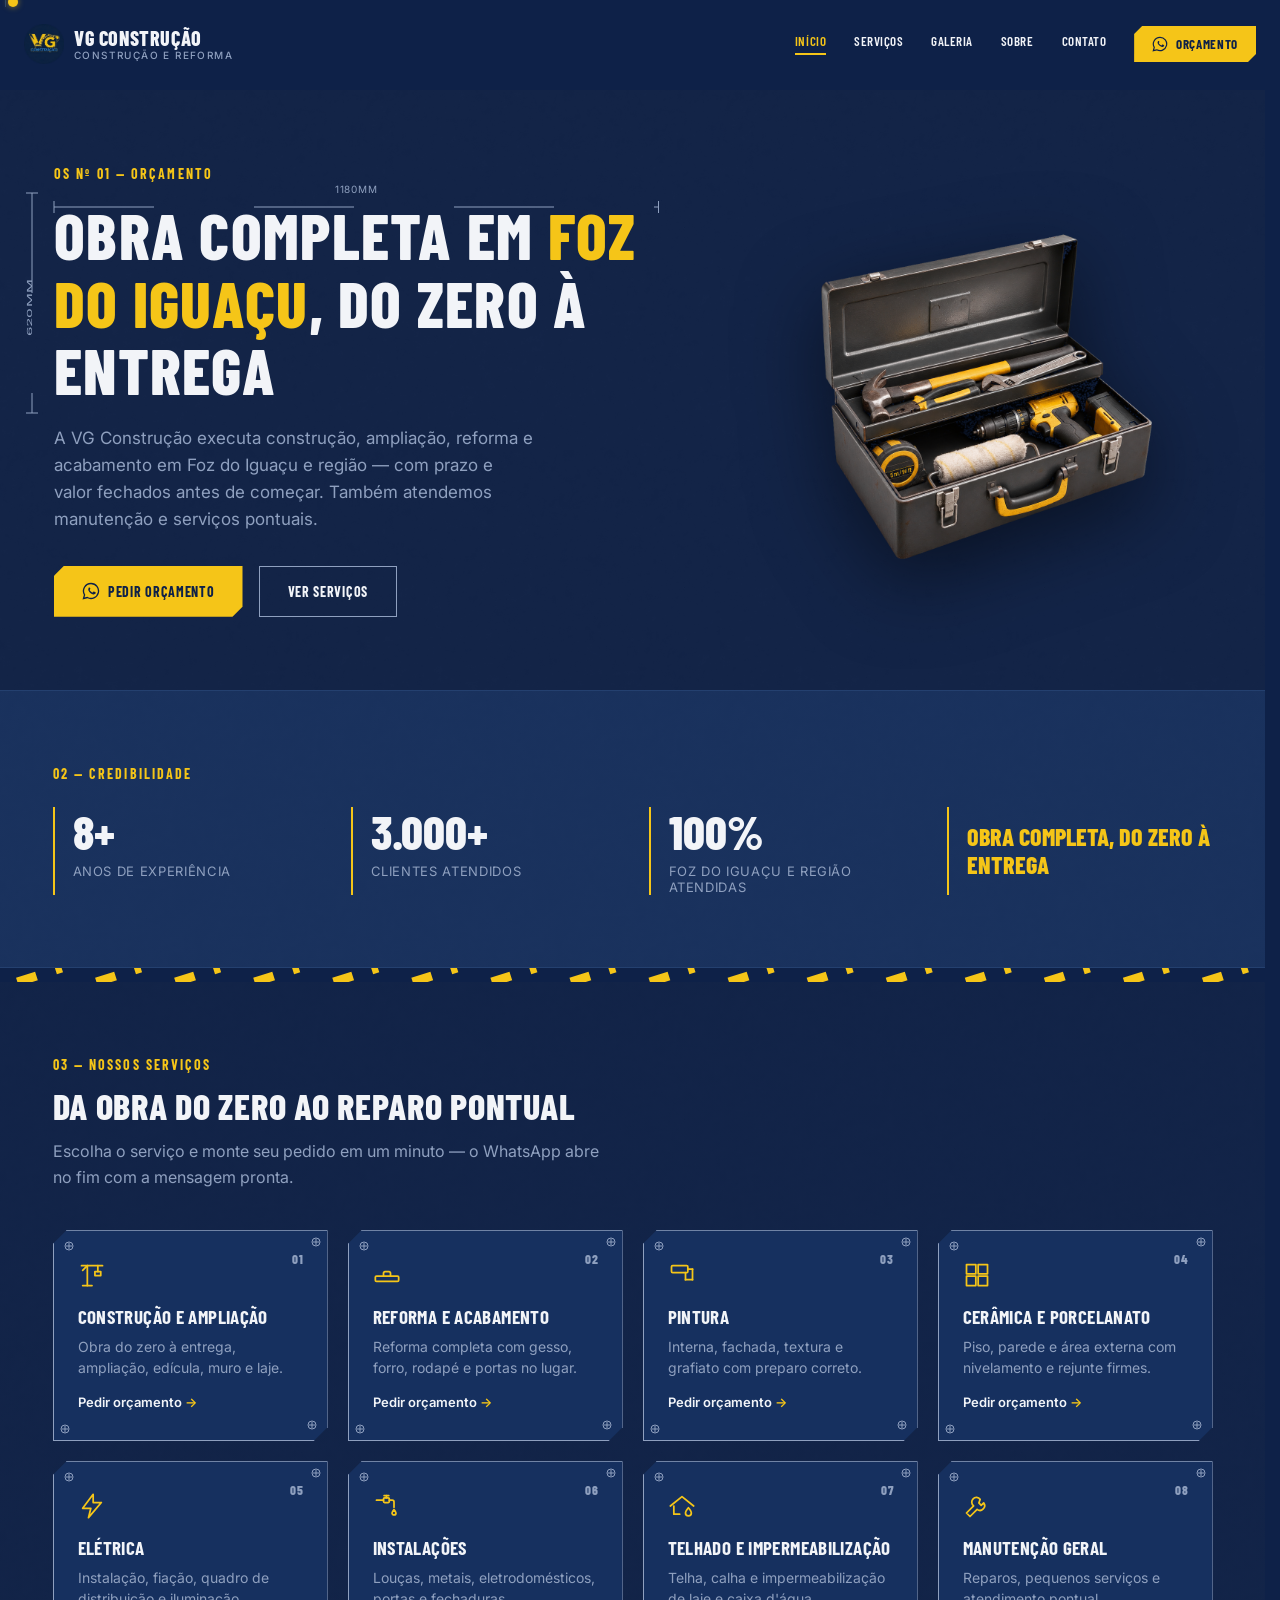
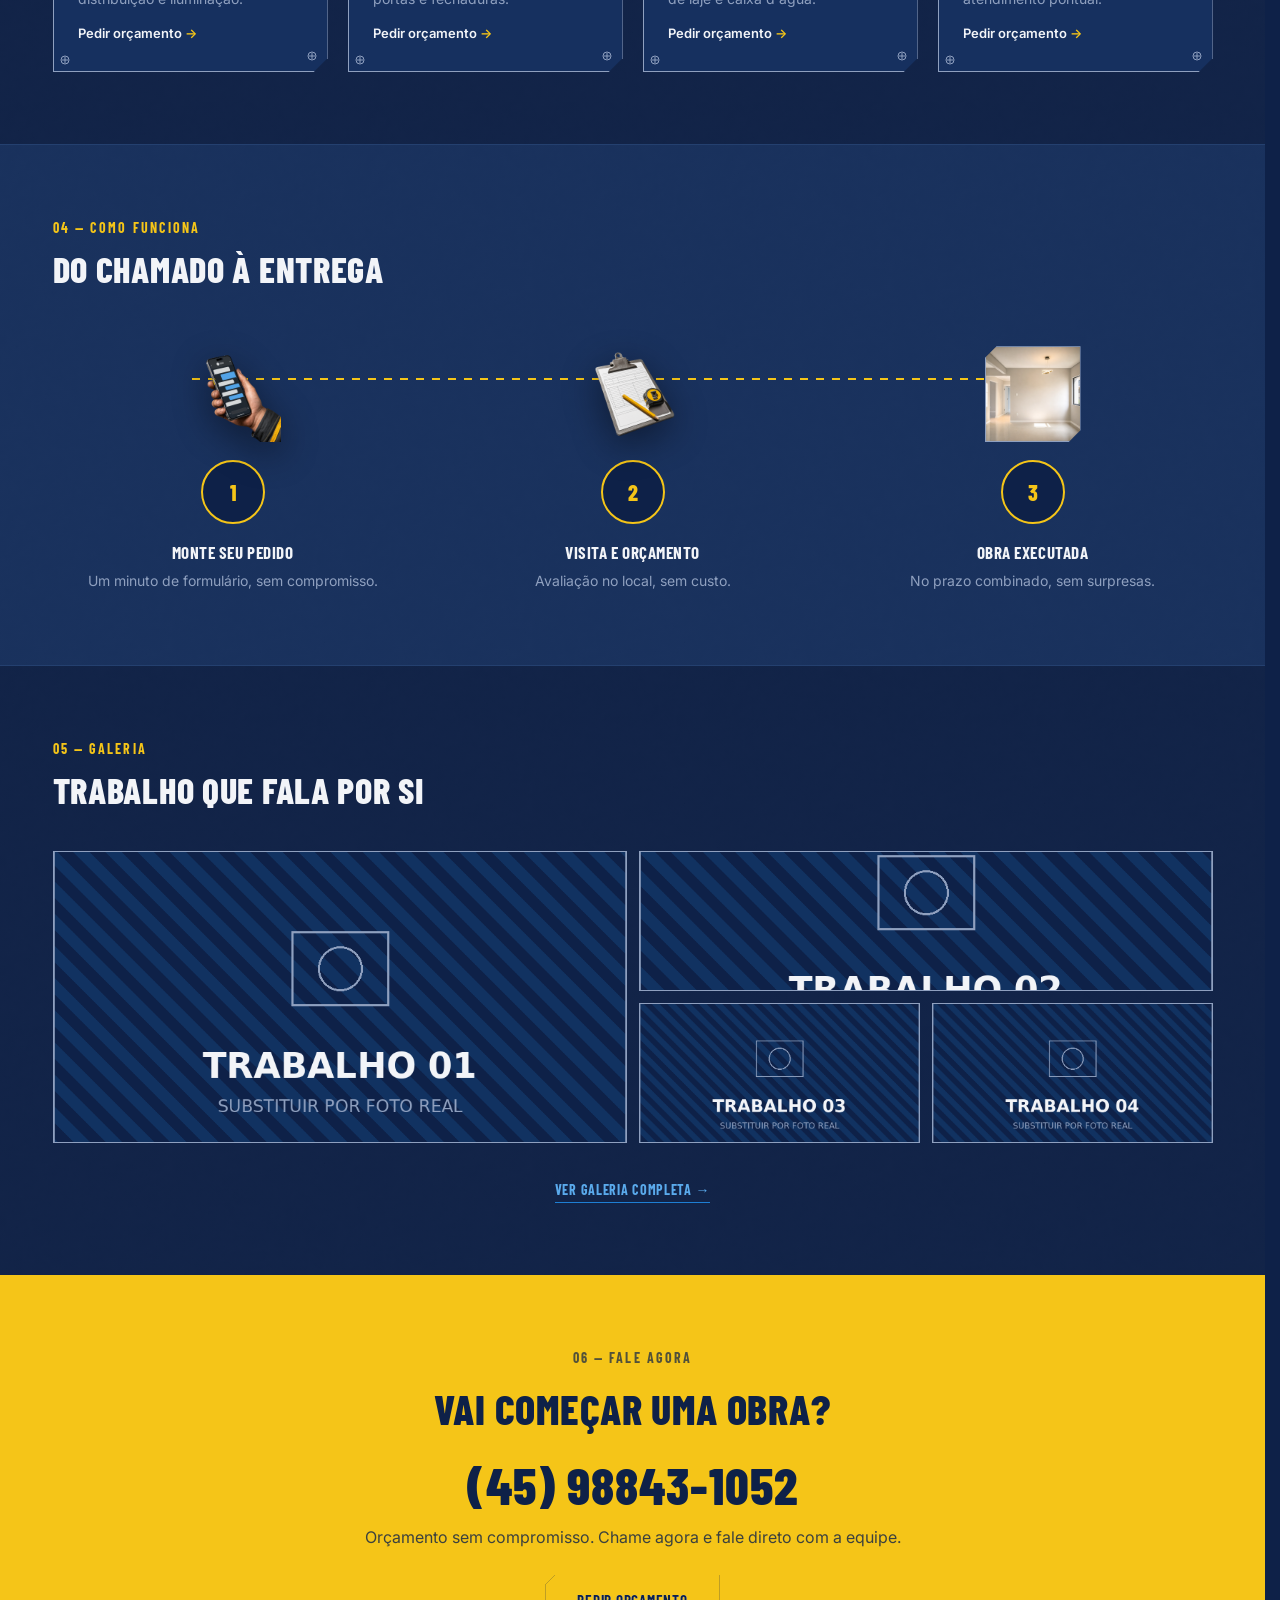
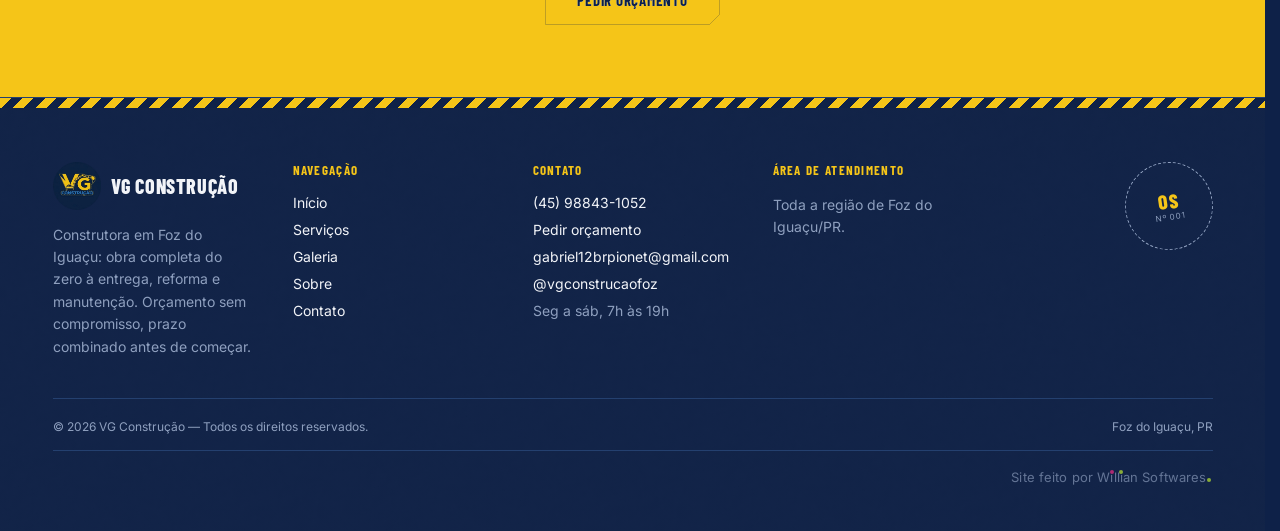
==== commit f6d98da3: "Contato pelo formulário e assinatura de autoria no rodapé Fluxo de contato - Nenhum CTA abre o wa.me" ====
--- a/index.html
+++ b/index.html
@@ -37,9 +37,9 @@
     <a class="nav-link" href="galeria.html">Galeria</a>
     <a class="nav-link" href="sobre.html">Sobre</a>
     <a class="nav-link" href="contato.html">Contato</a>
-    <a class="btn btn-primary btn-sm" data-wa="header" target="_blank" rel="noopener" aria-label="Falar no WhatsApp" href="#">
+    <a class="btn btn-primary btn-sm" data-cta="geral" href="contato.html?servico=geral#formulario" aria-label="Pedir orçamento">
       <svg width="16" height="16" viewBox="0 0 24 24" fill="none" aria-hidden="true"><path d="M12 2a10 10 0 0 0-8.6 15.1L2 22l5.1-1.3A10 10 0 1 0 12 2z" stroke="currentColor" stroke-width="1.8" /><path d="M8.3 8.3c.3-.9 1-1 1.5-.9.5.1 1 .3 1.2 1 .3.6-.2 1.4-.5 1.9-.3.5-.3.7 0 1.1.6.9 1.9 2.1 3.1 2.6.4.2.6.1.9-.2l.6-.7c.4-.4 1-.5 1.4-.2l1.5.9c.4.3.5.9.2 1.3-.6.9-1.9 1.6-3.1 1.4-2.4-.4-5.2-2.4-6.5-5.2-.5-1.1-.4-2.3.3-3.4z" fill="currentColor" /></svg>
-      WhatsApp
+      Orçamento
     </a>
   </nav>
   <button class="hamburger" id="hamburgerBtn" aria-label="Abrir menu" aria-expanded="false" aria-controls="mobileMenu">
@@ -64,7 +64,7 @@
   </nav>
   <div class="mobile-menu__footer">
     <a href="tel:+5545988431052" class="mobile-menu__phone">(45) 98843-1052</a>
-    <a class="mobile-menu__wa" data-wa="header" target="_blank" rel="noopener" href="#">Falar no WhatsApp</a>
+    <a class="mobile-menu__wa" data-cta="geral" href="contato.html?servico=geral#formulario">Pedir orçamento</a>
   </div>
 </div>
 
@@ -92,9 +92,9 @@
       </div>
       <p class="hero__lede">A VG Construção executa construção, ampliação, reforma e acabamento em Foz do Iguaçu e região — com prazo e valor fechados antes de começar. Também atendemos manutenção e serviços pontuais.</p>
       <div class="hero__actions">
-        <a href="#" data-wa="hero" target="_blank" rel="noopener" class="btn btn-primary btn-hero hero__cta">
+        <a data-cta="geral" href="contato.html?servico=geral#formulario" class="btn btn-primary btn-hero hero__cta">
           <svg width="18" height="18" viewBox="0 0 24 24" fill="none" aria-hidden="true"><path d="M12 2a10 10 0 0 0-8.6 15.1L2 22l5.1-1.3A10 10 0 1 0 12 2z" stroke="currentColor" stroke-width="1.8" /><path d="M8.3 8.3c.3-.9 1-1 1.5-.9.5.1 1 .3 1.2 1 .3.6-.2 1.4-.5 1.9-.3.5-.3.7 0 1.1.6.9 1.9 2.1 3.1 2.6.4.2.6.1.9-.2l.6-.7c.4-.4 1-.5 1.4-.2l1.5.9c.4.3.5.9.2 1.3-.6.9-1.9 1.6-3.1 1.4-2.4-.4-5.2-2.4-6.5-5.2-.5-1.1-.4-2.3.3-3.4z" fill="currentColor" /></svg>
-          Chamar no WhatsApp
+          Pedir orçamento
           <svg class="hero__hammer" width="20" height="20" viewBox="0 0 24 24" fill="none" aria-hidden="true"><path d="M14 4l6 6-3 3-6-6z" fill="currentColor" /><path d="M13 9L4 18l2 2 9-9z" stroke="currentColor" stroke-width="2" /></svg>
           <svg class="hero__spark" width="16" height="16" viewBox="0 0 16 16" aria-hidden="true"><line x1="2" y1="8" x2="6" y2="8" stroke="currentColor" stroke-width="2" /><line x1="10" y1="8" x2="14" y2="8" stroke="currentColor" stroke-width="2" /></svg>
         </a>
@@ -155,10 +155,10 @@
   <div class="container">
     <span class="eyebrow">03 — Nossos serviços</span>
     <h2 class="h2">Da obra do zero ao reparo pontual</h2>
-    <p class="lede" style="max-width:560px;">Peça o orçamento direto pelo WhatsApp — cada serviço já chega com a mensagem certa.</p>
+    <p class="lede" style="max-width:560px;">Escolha o serviço e monte seu pedido em um minuto — o WhatsApp abre no fim com a mensagem pronta.</p>
 
     <div class="service-cards">
-      <a href="#" data-wa="construcao" target="_blank" rel="noopener" aria-label="Orçamento de construção e ampliação pelo WhatsApp" class="service-card">
+      <a data-cta="construcao" href="contato.html?servico=construcao#formulario" aria-label="Pedir orçamento de construção e ampliação" class="service-card">
         <svg class="service-card__screw service-card__screw--tl" width="10" height="10" viewBox="0 0 10 10" aria-hidden="true"><circle cx="5" cy="5" r="4" fill="none" stroke-width="1" /><line x1="5" y1="2" x2="5" y2="8" stroke-width="1" /><line x1="2" y1="5" x2="8" y2="5" stroke-width="1" /></svg>
         <svg class="service-card__screw service-card__screw--tr" width="10" height="10" viewBox="0 0 10 10" aria-hidden="true"><circle cx="5" cy="5" r="4" fill="none" stroke-width="1" /><line x1="5" y1="2" x2="5" y2="8" stroke-width="1" /><line x1="2" y1="5" x2="8" y2="5" stroke-width="1" /></svg>
         <svg class="service-card__screw service-card__screw--bl" width="10" height="10" viewBox="0 0 10 10" aria-hidden="true"><circle cx="5" cy="5" r="4" fill="none" stroke-width="1" /><line x1="5" y1="2" x2="5" y2="8" stroke-width="1" /><line x1="2" y1="5" x2="8" y2="5" stroke-width="1" /></svg>
@@ -170,7 +170,7 @@
         <span class="service-card__link">Pedir orçamento <span>→</span></span>
       </a>
 
-      <a href="#" data-wa="reforma" target="_blank" rel="noopener" aria-label="Orçamento de reforma e acabamento pelo WhatsApp" class="service-card">
+      <a data-cta="reforma" href="contato.html?servico=reforma#formulario" aria-label="Pedir orçamento de reforma e acabamento" class="service-card">
         <svg class="service-card__screw service-card__screw--tl" width="10" height="10" viewBox="0 0 10 10" aria-hidden="true"><circle cx="5" cy="5" r="4" fill="none" stroke-width="1" /><line x1="5" y1="2" x2="5" y2="8" stroke-width="1" /><line x1="2" y1="5" x2="8" y2="5" stroke-width="1" /></svg>
         <svg class="service-card__screw service-card__screw--tr" width="10" height="10" viewBox="0 0 10 10" aria-hidden="true"><circle cx="5" cy="5" r="4" fill="none" stroke-width="1" /><line x1="5" y1="2" x2="5" y2="8" stroke-width="1" /><line x1="2" y1="5" x2="8" y2="5" stroke-width="1" /></svg>
         <svg class="service-card__screw service-card__screw--bl" width="10" height="10" viewBox="0 0 10 10" aria-hidden="true"><circle cx="5" cy="5" r="4" fill="none" stroke-width="1" /><line x1="5" y1="2" x2="5" y2="8" stroke-width="1" /><line x1="2" y1="5" x2="8" y2="5" stroke-width="1" /></svg>
@@ -182,7 +182,7 @@
         <span class="service-card__link">Pedir orçamento <span>→</span></span>
       </a>
 
-      <a href="#" data-wa="pintura" target="_blank" rel="noopener" aria-label="Orçamento de pintura pelo WhatsApp" class="service-card">
+      <a data-cta="pintura" href="contato.html?servico=pintura#formulario" aria-label="Pedir orçamento de pintura" class="service-card">
         <svg class="service-card__screw service-card__screw--tl" width="10" height="10" viewBox="0 0 10 10" aria-hidden="true"><circle cx="5" cy="5" r="4" fill="none" stroke-width="1" /><line x1="5" y1="2" x2="5" y2="8" stroke-width="1" /><line x1="2" y1="5" x2="8" y2="5" stroke-width="1" /></svg>
         <svg class="service-card__screw service-card__screw--tr" width="10" height="10" viewBox="0 0 10 10" aria-hidden="true"><circle cx="5" cy="5" r="4" fill="none" stroke-width="1" /><line x1="5" y1="2" x2="5" y2="8" stroke-width="1" /><line x1="2" y1="5" x2="8" y2="5" stroke-width="1" /></svg>
         <svg class="service-card__screw service-card__screw--bl" width="10" height="10" viewBox="0 0 10 10" aria-hidden="true"><circle cx="5" cy="5" r="4" fill="none" stroke-width="1" /><line x1="5" y1="2" x2="5" y2="8" stroke-width="1" /><line x1="2" y1="5" x2="8" y2="5" stroke-width="1" /></svg>
@@ -194,7 +194,7 @@
         <span class="service-card__link">Pedir orçamento <span>→</span></span>
       </a>
 
-      <a href="#" data-wa="ceramica" target="_blank" rel="noopener" aria-label="Orçamento de cerâmica e porcelanato pelo WhatsApp" class="service-card">
+      <a data-cta="ceramica" href="contato.html?servico=ceramica#formulario" aria-label="Pedir orçamento de cerâmica e porcelanato" class="service-card">
         <svg class="service-card__screw service-card__screw--tl" width="10" height="10" viewBox="0 0 10 10" aria-hidden="true"><circle cx="5" cy="5" r="4" fill="none" stroke-width="1" /><line x1="5" y1="2" x2="5" y2="8" stroke-width="1" /><line x1="2" y1="5" x2="8" y2="5" stroke-width="1" /></svg>
         <svg class="service-card__screw service-card__screw--tr" width="10" height="10" viewBox="0 0 10 10" aria-hidden="true"><circle cx="5" cy="5" r="4" fill="none" stroke-width="1" /><line x1="5" y1="2" x2="5" y2="8" stroke-width="1" /><line x1="2" y1="5" x2="8" y2="5" stroke-width="1" /></svg>
         <svg class="service-card__screw service-card__screw--bl" width="10" height="10" viewBox="0 0 10 10" aria-hidden="true"><circle cx="5" cy="5" r="4" fill="none" stroke-width="1" /><line x1="5" y1="2" x2="5" y2="8" stroke-width="1" /><line x1="2" y1="5" x2="8" y2="5" stroke-width="1" /></svg>
@@ -206,7 +206,7 @@
         <span class="service-card__link">Pedir orçamento <span>→</span></span>
       </a>
 
-      <a href="#" data-wa="eletrica" target="_blank" rel="noopener" aria-label="Orçamento de elétrica pelo WhatsApp" class="service-card">
+      <a data-cta="eletrica" href="contato.html?servico=eletrica#formulario" aria-label="Pedir orçamento de elétrica" class="service-card">
         <svg class="service-card__screw service-card__screw--tl" width="10" height="10" viewBox="0 0 10 10" aria-hidden="true"><circle cx="5" cy="5" r="4" fill="none" stroke-width="1" /><line x1="5" y1="2" x2="5" y2="8" stroke-width="1" /><line x1="2" y1="5" x2="8" y2="5" stroke-width="1" /></svg>
         <svg class="service-card__screw service-card__screw--tr" width="10" height="10" viewBox="0 0 10 10" aria-hidden="true"><circle cx="5" cy="5" r="4" fill="none" stroke-width="1" /><line x1="5" y1="2" x2="5" y2="8" stroke-width="1" /><line x1="2" y1="5" x2="8" y2="5" stroke-width="1" /></svg>
         <svg class="service-card__screw service-card__screw--bl" width="10" height="10" viewBox="0 0 10 10" aria-hidden="true"><circle cx="5" cy="5" r="4" fill="none" stroke-width="1" /><line x1="5" y1="2" x2="5" y2="8" stroke-width="1" /><line x1="2" y1="5" x2="8" y2="5" stroke-width="1" /></svg>
@@ -218,7 +218,7 @@
         <span class="service-card__link">Pedir orçamento <span>→</span></span>
       </a>
 
-      <a href="#" data-wa="instalacoes" target="_blank" rel="noopener" aria-label="Orçamento de instalações pelo WhatsApp" class="service-card">
+      <a data-cta="instalacoes" href="contato.html?servico=instalacoes#formulario" aria-label="Pedir orçamento de instalações" class="service-card">
         <svg class="service-card__screw service-card__screw--tl" width="10" height="10" viewBox="0 0 10 10" aria-hidden="true"><circle cx="5" cy="5" r="4" fill="none" stroke-width="1" /><line x1="5" y1="2" x2="5" y2="8" stroke-width="1" /><line x1="2" y1="5" x2="8" y2="5" stroke-width="1" /></svg>
         <svg class="service-card__screw service-card__screw--tr" width="10" height="10" viewBox="0 0 10 10" aria-hidden="true"><circle cx="5" cy="5" r="4" fill="none" stroke-width="1" /><line x1="5" y1="2" x2="5" y2="8" stroke-width="1" /><line x1="2" y1="5" x2="8" y2="5" stroke-width="1" /></svg>
         <svg class="service-card__screw service-card__screw--bl" width="10" height="10" viewBox="0 0 10 10" aria-hidden="true"><circle cx="5" cy="5" r="4" fill="none" stroke-width="1" /><line x1="5" y1="2" x2="5" y2="8" stroke-width="1" /><line x1="2" y1="5" x2="8" y2="5" stroke-width="1" /></svg>
@@ -230,7 +230,7 @@
         <span class="service-card__link">Pedir orçamento <span>→</span></span>
       </a>
 
-      <a href="#" data-wa="telhado" target="_blank" rel="noopener" aria-label="Orçamento de telhado e impermeabilização pelo WhatsApp" class="service-card">
+      <a data-cta="telhado" href="contato.html?servico=telhado#formulario" aria-label="Pedir orçamento de telhado e impermeabilização" class="service-card">
         <svg class="service-card__screw service-card__screw--tl" width="10" height="10" viewBox="0 0 10 10" aria-hidden="true"><circle cx="5" cy="5" r="4" fill="none" stroke-width="1" /><line x1="5" y1="2" x2="5" y2="8" stroke-width="1" /><line x1="2" y1="5" x2="8" y2="5" stroke-width="1" /></svg>
         <svg class="service-card__screw service-card__screw--tr" width="10" height="10" viewBox="0 0 10 10" aria-hidden="true"><circle cx="5" cy="5" r="4" fill="none" stroke-width="1" /><line x1="5" y1="2" x2="5" y2="8" stroke-width="1" /><line x1="2" y1="5" x2="8" y2="5" stroke-width="1" /></svg>
         <svg class="service-card__screw service-card__screw--bl" width="10" height="10" viewBox="0 0 10 10" aria-hidden="true"><circle cx="5" cy="5" r="4" fill="none" stroke-width="1" /><line x1="5" y1="2" x2="5" y2="8" stroke-width="1" /><line x1="2" y1="5" x2="8" y2="5" stroke-width="1" /></svg>
@@ -242,7 +242,7 @@
         <span class="service-card__link">Pedir orçamento <span>→</span></span>
       </a>
 
-      <a href="#" data-wa="manutencao" target="_blank" rel="noopener" aria-label="Orçamento de manutenção geral pelo WhatsApp" class="service-card">
+      <a data-cta="manutencao" href="contato.html?servico=manutencao#formulario" aria-label="Pedir orçamento de manutenção geral" class="service-card">
         <svg class="service-card__screw service-card__screw--tl" width="10" height="10" viewBox="0 0 10 10" aria-hidden="true"><circle cx="5" cy="5" r="4" fill="none" stroke-width="1" /><line x1="5" y1="2" x2="5" y2="8" stroke-width="1" /><line x1="2" y1="5" x2="8" y2="5" stroke-width="1" /></svg>
         <svg class="service-card__screw service-card__screw--tr" width="10" height="10" viewBox="0 0 10 10" aria-hidden="true"><circle cx="5" cy="5" r="4" fill="none" stroke-width="1" /><line x1="5" y1="2" x2="5" y2="8" stroke-width="1" /><line x1="2" y1="5" x2="8" y2="5" stroke-width="1" /></svg>
         <svg class="service-card__screw service-card__screw--bl" width="10" height="10" viewBox="0 0 10 10" aria-hidden="true"><circle cx="5" cy="5" r="4" fill="none" stroke-width="1" /><line x1="5" y1="2" x2="5" y2="8" stroke-width="1" /><line x1="2" y1="5" x2="8" y2="5" stroke-width="1" /></svg>
@@ -267,8 +267,8 @@
         <div class="step">
           <img class="step__img" src="assets/img/passo-01.png" alt="Mão segurando celular com uma conversa de WhatsApp aberta" loading="lazy" width="96" height="96" />
           <div class="step__num">1</div>
-          <h3 class="step__title">Chame no WhatsApp</h3>
-          <p class="step__desc">Conte o que precisa, sem compromisso.</p>
+          <h3 class="step__title">Monte seu pedido</h3>
+          <p class="step__desc">Um minuto de formulário, sem compromisso.</p>
         </div>
         <div class="step">
           <img class="step__img" src="assets/img/passo-02.png" alt="Prancheta com orçamento, trena e lápis sobre a mesa" loading="lazy" width="96" height="96" />
@@ -315,14 +315,14 @@
     <h2 class="cta-banner__title">Vai começar uma obra?</h2>
     <a href="tel:+5545988431052" class="cta-banner__phone">(45) 98843-1052</a>
     <p class="cta-banner__sub">Orçamento sem compromisso. Chame agora e fale direto com a equipe.</p>
-    <a href="#" data-wa="ctaFinal" target="_blank" rel="noopener" class="btn-cta">
+    <a data-cta="geral" href="contato.html?servico=geral#formulario" class="btn-cta">
       <span class="btn-cta__fill" aria-hidden="true"></span>
       <span class="btn-cta__roller" aria-hidden="true">
         <svg width="20" height="20" viewBox="0 0 24 24" aria-hidden="true"><rect x="1" y="7" width="13" height="8" rx="1.5" fill="currentColor" /><rect x="14" y="9" width="4" height="4" fill="currentColor" /><line x1="18" y1="11" x2="23" y2="11" stroke="currentColor" stroke-width="2" /></svg>
       </span>
       <span class="btn-cta__label">
-        <span class="btn-cta__text-light">Chamar no WhatsApp</span>
-        <span class="btn-cta__text-dark" aria-hidden="true">Chamar no WhatsApp</span>
+        <span class="btn-cta__text-light">Pedir orçamento</span>
+        <span class="btn-cta__text-dark" aria-hidden="true">Pedir orçamento</span>
       </span>
     </a>
   </div>
@@ -350,7 +350,8 @@
     <div>
       <h3>Contato</h3>
       <div class="site-footer__contact">
-        <a href="#" data-wa="footer" target="_blank" rel="noopener">(45) 98843-1052</a>
+        <a href="tel:+5545988431052">(45) 98843-1052</a>
+        <a data-cta="geral" href="contato.html?servico=geral#formulario">Pedir orçamento</a>
         <a href="mailto:gabriel12brpionet@gmail.com">gabriel12brpionet@gmail.com</a>
         <a href="https://instagram.com/vgconstrucaofoz" target="_blank" rel="noopener">@vgconstrucaofoz</a>
         <span>Seg a sáb, 7h às 19h</span>
@@ -373,9 +374,15 @@
     <span>© <span id="footerYear"></span> VG Construção — Todos os direitos reservados.</span>
     <span>Foz do Iguaçu, PR</span>
   </div>
+  <div class="site-footer__sign">
+    <a class="signature" href="https://meu-portfoliowilldev.vercel.app" target="_blank" rel="noopener"
+       title="Site desenvolvido por Willian Softwares" aria-label="Site feito por Willian Softwares">
+      <span class="signature__text" aria-hidden="true">Site feito por W<span class="signature__i signature__i--pink">ı</span>ll<span class="signature__i signature__i--lime">ı</span>an Softwares<span class="signature__stop"></span></span>
+    </a>
+  </div>
 </footer>
 
-<a href="#" data-wa="floating" target="_blank" rel="noopener" aria-label="Falar no WhatsApp" class="fab-wa">
+<a data-cta="geral" href="contato.html?servico=geral#formulario" aria-label="Pedir orçamento" class="fab-wa">
   <svg width="26" height="26" viewBox="0 0 24 24" fill="none" aria-hidden="true"><path d="M12 2a10 10 0 0 0-8.6 15.1L2 22l5.1-1.3A10 10 0 1 0 12 2z" stroke="currentColor" stroke-width="1.8" /><path d="M8.3 8.3c.3-.9 1-1 1.5-.9.5.1 1 .3 1.2 1 .3.6-.2 1.4-.5 1.9-.3.5-.3.7 0 1.1.6.9 1.9 2.1 3.1 2.6.4.2.6.1.9-.2l.6-.7c.4-.4 1-.5 1.4-.2l1.5.9c.4.3.5.9.2 1.3-.6.9-1.9 1.6-3.1 1.4-2.4-.4-5.2-2.4-6.5-5.2-.5-1.1-.4-2.3.3-3.4z" fill="currentColor" /></svg>
 </a>
 
--- a/css/styles.css
+++ b/css/styles.css
@@ -27,12 +27,17 @@
 
   --logo-h: 40px;
 
+  /* Assinatura de autoria (cores próprias do autor, fora da paleta da marca) */
+  --sign-pink: #FF2E88;
+  --sign-lime: #C8F531;
+
   --font-display: 'Barlow Condensed', sans-serif;
   --font-body: 'Inter', sans-serif;
 }
 
 /* ---------- Reset & base ---------- */
 * { box-sizing: border-box; }
+[hidden] { display: none !important; }
 html { scroll-padding-top: 100px; scrollbar-gutter: stable; }
 html.has-sub-nav { scroll-padding-top: 156px; }
 body { margin: 0; background: var(--bg); font-family: var(--font-body); }
@@ -593,6 +598,30 @@
 .form-status { font-family: var(--font-body); font-size: 13px; color: var(--accent-2-text); line-height: 1.5; display: none; }
 .form-status.is-visible { display: block; }
 
+.form-context {
+  font-family: var(--font-body); font-size: 14px; color: var(--muted); line-height: 1.4;
+  margin: 16px 0 0; padding-left: 12px; border-left: 2px solid var(--accent);
+  display: flex; flex-wrap: wrap; align-items: baseline; gap: 8px;
+}
+.form-context strong {
+  font-family: var(--font-display); font-weight: 800; font-size: 17px; letter-spacing: .02em;
+  text-transform: uppercase; color: var(--accent);
+}
+
+.form-success {
+  display: flex; flex-direction: column; align-items: flex-start; gap: 8px; margin-top: 24px;
+  background: var(--bg); border: 1px solid var(--border-light); padding: 26px 24px;
+  clip-path: polygon(12px 0, 100% 0, 100% calc(100% - 12px), calc(100% - 12px) 100%, 0 100%, 0 12px);
+}
+.form-success svg { stroke: var(--accent); }
+.form-success__title {
+  font-family: var(--font-display); font-weight: 800; font-size: 22px; letter-spacing: .02em;
+  text-transform: uppercase; color: var(--text); margin: 4px 0 0;
+}
+.form-success__title:focus-visible { outline: 2px solid var(--accent); outline-offset: 4px; }
+.form-success__desc { font-family: var(--font-body); font-size: 14px; line-height: 1.6; color: var(--muted); margin: 0; max-width: 420px; }
+.form-success__actions { display: flex; flex-wrap: wrap; gap: 12px; margin-top: 12px; }
+
 .faq-list { display: flex; flex-direction: column; gap: 2px; margin-top: 32px; max-width: 760px; }
 .faq-item { border-bottom: 1px solid var(--border); }
 .faq-item__q { width: 100%; display: flex; align-items: center; justify-content: space-between; gap: 16px; background: transparent; border: none; padding: 20px 0; cursor: pointer; text-align: left; }
@@ -604,3 +633,47 @@
 .faq-item.is-open .faq-item__panel { grid-template-rows: 1fr; }
 .faq-item__panel-inner { min-height: 0; overflow: hidden; }
 .faq-item__panel p { font-family: var(--font-body); font-size: 15px; color: var(--muted); line-height: 1.65; margin: 0; padding: 0 0 20px; max-width: 620px; }
+
+/* ---------- Assinatura de autoria (rodapé) ---------- */
+.site-footer__sign {
+  max-width: 1160px; margin: 16px auto 0; padding-top: 4px;
+  border-top: 1px solid var(--border); display: flex; justify-content: flex-end;
+}
+.signature {
+  display: inline-flex; align-items: center; min-height: 44px; padding: 0 2px;
+  font-family: var(--font-body); font-size: 13px; line-height: 1.4; letter-spacing: .01em;
+  color: var(--muted); text-decoration: none; opacity: .65; transition: opacity 250ms ease;
+}
+.signature:hover, .signature:focus-visible { color: var(--muted); opacity: 1; }
+.signature__text { position: relative; display: inline-block; }
+/* linha em verde lima que se desenha da esquerda para a direita */
+.signature__text::after {
+  content: ''; position: absolute; left: 0; right: 0; bottom: -4px; height: 1px;
+  background: var(--sign-lime); transform: scaleX(0); transform-origin: left center;
+  transition: transform 250ms ease;
+}
+.signature:hover .signature__text::after,
+.signature:focus-visible .signature__text::after { transform: scaleX(1); }
+/* Os "i" usam o glifo sem pingo (ı) e ganham o ponto desenhado em CSS:
+   no tamanho do rodapé o pingo da fonte fica pequeno demais. */
+.signature__i { display: inline-block; position: relative; line-height: 1; }
+/* 1ex = altura-x da fonte em uso e .145em = distância da base da caixa até a
+   linha de base (line-height: 1), então o ponto cai onde cairia o pingo real. */
+.signature__i::before {
+  content: ''; position: absolute; left: 50%; bottom: calc(1ex + .145em + 1px);
+  width: 4px; height: 4px; border-radius: 50%; transform: translateX(-50%);
+}
+.signature__i--pink::before { background: var(--sign-pink); }
+.signature__i--lime::before { background: var(--sign-lime); }
+/* ponto final, mesmo tratamento */
+.signature__stop { display: inline-block; position: relative; width: 4px; line-height: 1; }
+/* span vazio: a linha de base é a própria borda inferior, então bottom: 0 assenta o ponto nela */
+.signature__stop::before {
+  content: ''; position: absolute; left: 0; bottom: 0; width: 4px; height: 4px;
+  border-radius: 50%; background: var(--sign-lime);
+}
+
+@media (max-width: 720px) {
+  .site-footer__sign { justify-content: center; }
+  .signature { opacity: .8; }
+}
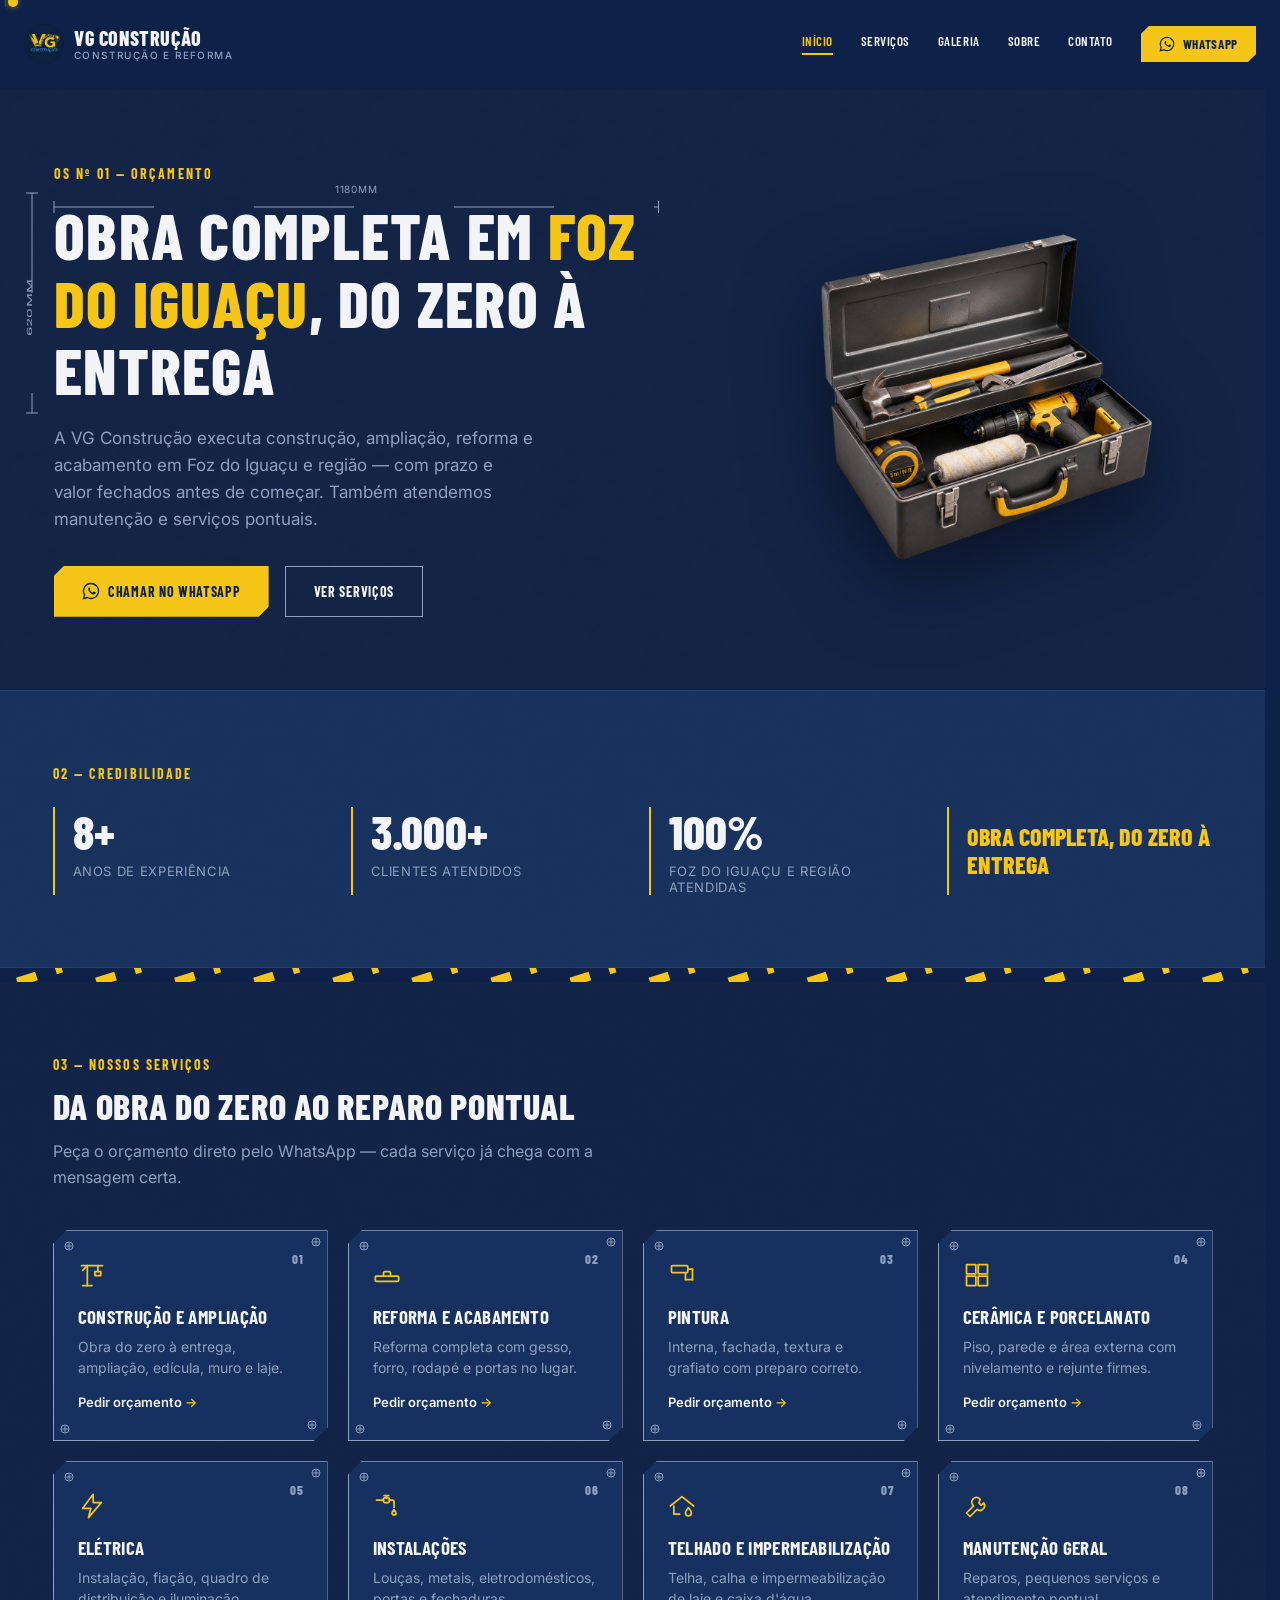
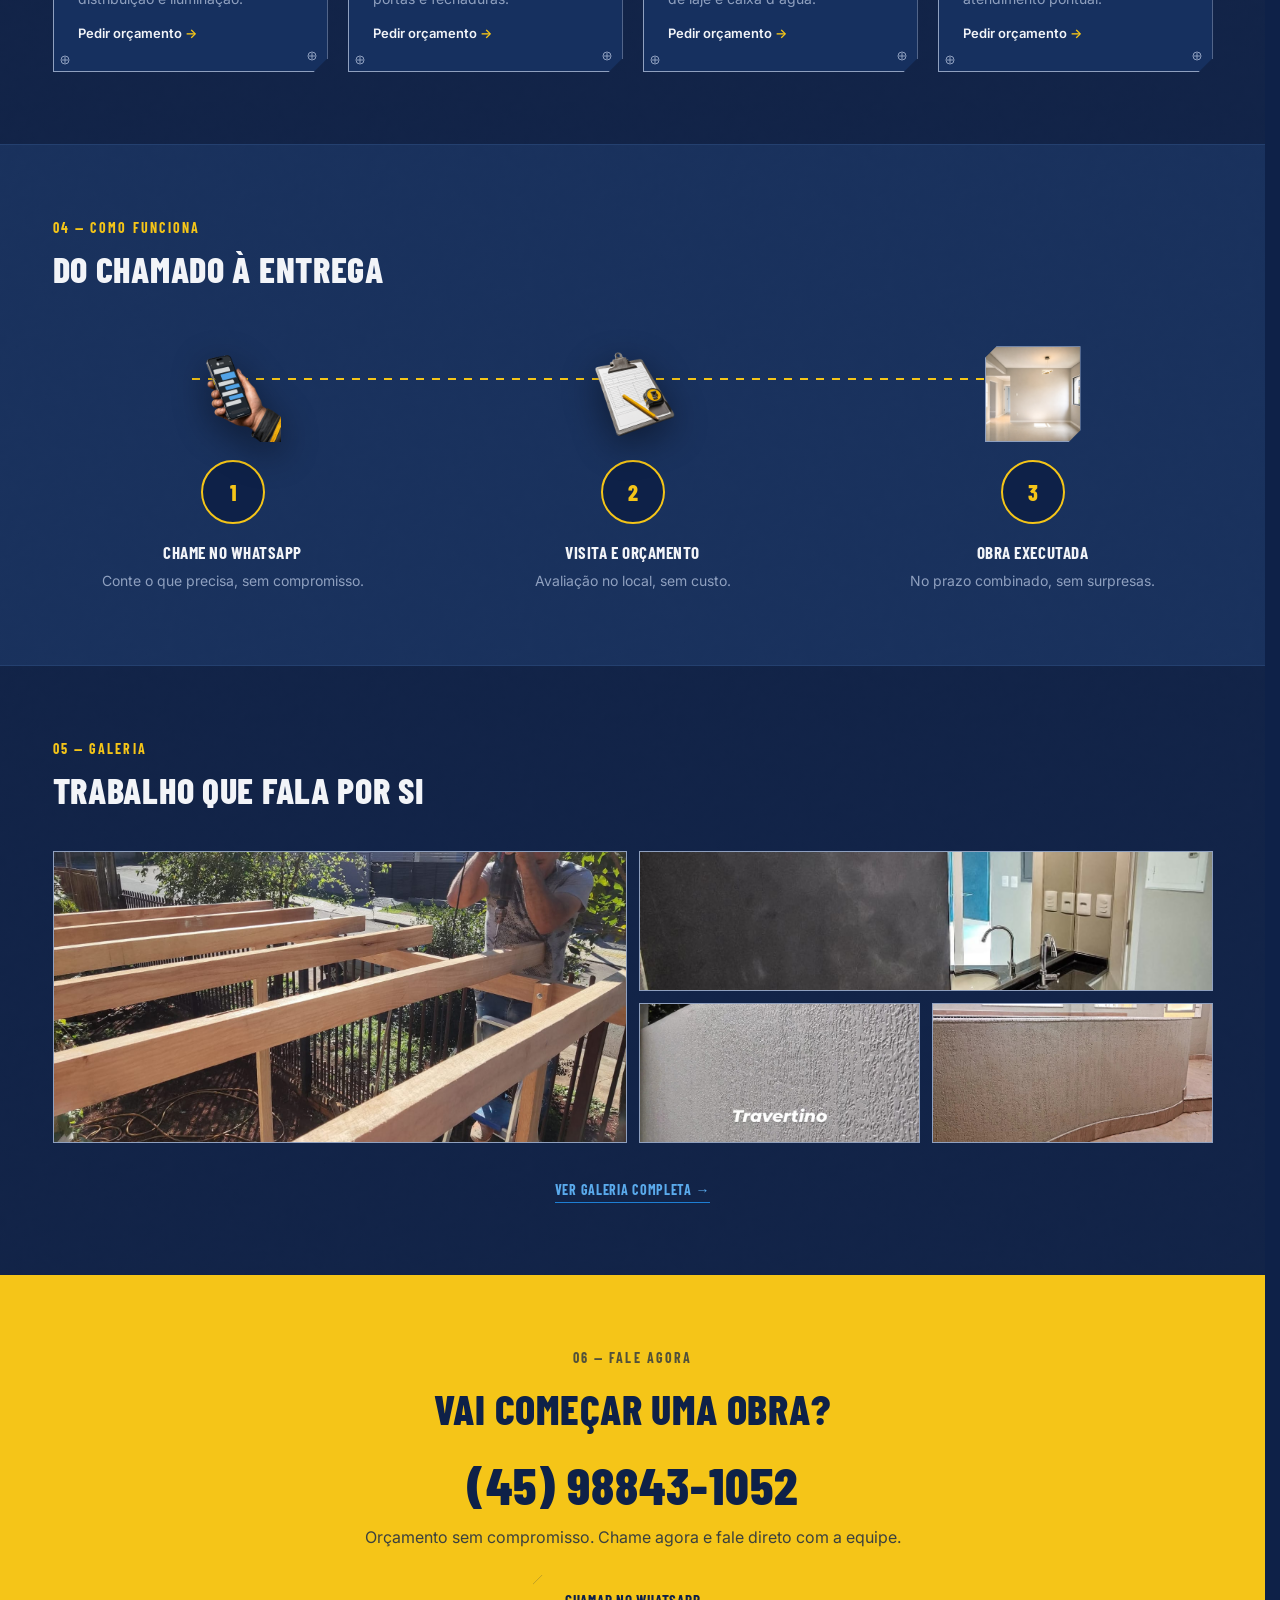
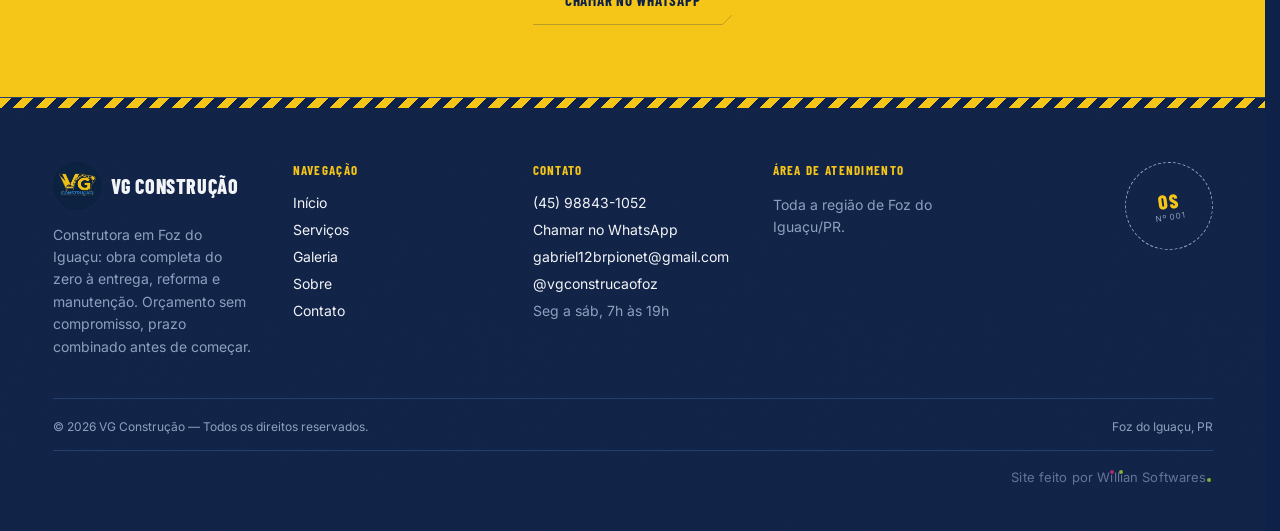
==== commit 5354548f: "Reverte o fluxo de contato para WhatsApp direto O passo intermediário pelo formulário saiu do site: " ====
--- a/index.html
+++ b/index.html
@@ -37,9 +37,9 @@
     <a class="nav-link" href="galeria.html">Galeria</a>
     <a class="nav-link" href="sobre.html">Sobre</a>
     <a class="nav-link" href="contato.html">Contato</a>
-    <a class="btn btn-primary btn-sm" data-cta="geral" href="contato.html?servico=geral#formulario" aria-label="Pedir orçamento">
+    <a class="btn btn-primary btn-sm" data-wa="geral" target="_blank" rel="noopener" href="#" aria-label="Falar no WhatsApp">
       <svg width="16" height="16" viewBox="0 0 24 24" fill="none" aria-hidden="true"><path d="M12 2a10 10 0 0 0-8.6 15.1L2 22l5.1-1.3A10 10 0 1 0 12 2z" stroke="currentColor" stroke-width="1.8" /><path d="M8.3 8.3c.3-.9 1-1 1.5-.9.5.1 1 .3 1.2 1 .3.6-.2 1.4-.5 1.9-.3.5-.3.7 0 1.1.6.9 1.9 2.1 3.1 2.6.4.2.6.1.9-.2l.6-.7c.4-.4 1-.5 1.4-.2l1.5.9c.4.3.5.9.2 1.3-.6.9-1.9 1.6-3.1 1.4-2.4-.4-5.2-2.4-6.5-5.2-.5-1.1-.4-2.3.3-3.4z" fill="currentColor" /></svg>
-      Orçamento
+      WhatsApp
     </a>
   </nav>
   <button class="hamburger" id="hamburgerBtn" aria-label="Abrir menu" aria-expanded="false" aria-controls="mobileMenu">
@@ -64,7 +64,7 @@
   </nav>
   <div class="mobile-menu__footer">
     <a href="tel:+5545988431052" class="mobile-menu__phone">(45) 98843-1052</a>
-    <a class="mobile-menu__wa" data-cta="geral" href="contato.html?servico=geral#formulario">Pedir orçamento</a>
+    <a class="mobile-menu__wa" data-wa="geral" target="_blank" rel="noopener" href="#">Falar no WhatsApp</a>
   </div>
 </div>
 
@@ -92,9 +92,9 @@
       </div>
       <p class="hero__lede">A VG Construção executa construção, ampliação, reforma e acabamento em Foz do Iguaçu e região — com prazo e valor fechados antes de começar. Também atendemos manutenção e serviços pontuais.</p>
       <div class="hero__actions">
-        <a data-cta="geral" href="contato.html?servico=geral#formulario" class="btn btn-primary btn-hero hero__cta">
+        <a data-wa="geral" target="_blank" rel="noopener" href="#" class="btn btn-primary btn-hero hero__cta">
           <svg width="18" height="18" viewBox="0 0 24 24" fill="none" aria-hidden="true"><path d="M12 2a10 10 0 0 0-8.6 15.1L2 22l5.1-1.3A10 10 0 1 0 12 2z" stroke="currentColor" stroke-width="1.8" /><path d="M8.3 8.3c.3-.9 1-1 1.5-.9.5.1 1 .3 1.2 1 .3.6-.2 1.4-.5 1.9-.3.5-.3.7 0 1.1.6.9 1.9 2.1 3.1 2.6.4.2.6.1.9-.2l.6-.7c.4-.4 1-.5 1.4-.2l1.5.9c.4.3.5.9.2 1.3-.6.9-1.9 1.6-3.1 1.4-2.4-.4-5.2-2.4-6.5-5.2-.5-1.1-.4-2.3.3-3.4z" fill="currentColor" /></svg>
-          Pedir orçamento
+          Chamar no WhatsApp
           <svg class="hero__hammer" width="20" height="20" viewBox="0 0 24 24" fill="none" aria-hidden="true"><path d="M14 4l6 6-3 3-6-6z" fill="currentColor" /><path d="M13 9L4 18l2 2 9-9z" stroke="currentColor" stroke-width="2" /></svg>
           <svg class="hero__spark" width="16" height="16" viewBox="0 0 16 16" aria-hidden="true"><line x1="2" y1="8" x2="6" y2="8" stroke="currentColor" stroke-width="2" /><line x1="10" y1="8" x2="14" y2="8" stroke="currentColor" stroke-width="2" /></svg>
         </a>
@@ -155,10 +155,10 @@
   <div class="container">
     <span class="eyebrow">03 — Nossos serviços</span>
     <h2 class="h2">Da obra do zero ao reparo pontual</h2>
-    <p class="lede" style="max-width:560px;">Escolha o serviço e monte seu pedido em um minuto — o WhatsApp abre no fim com a mensagem pronta.</p>
+    <p class="lede" style="max-width:560px;">Peça o orçamento direto pelo WhatsApp — cada serviço já chega com a mensagem certa.</p>
 
     <div class="service-cards">
-      <a data-cta="construcao" href="contato.html?servico=construcao#formulario" aria-label="Pedir orçamento de construção e ampliação" class="service-card">
+      <a data-wa="construcao" target="_blank" rel="noopener" href="#" aria-label="Orçamento de construção e ampliação pelo WhatsApp" class="service-card">
         <svg class="service-card__screw service-card__screw--tl" width="10" height="10" viewBox="0 0 10 10" aria-hidden="true"><circle cx="5" cy="5" r="4" fill="none" stroke-width="1" /><line x1="5" y1="2" x2="5" y2="8" stroke-width="1" /><line x1="2" y1="5" x2="8" y2="5" stroke-width="1" /></svg>
         <svg class="service-card__screw service-card__screw--tr" width="10" height="10" viewBox="0 0 10 10" aria-hidden="true"><circle cx="5" cy="5" r="4" fill="none" stroke-width="1" /><line x1="5" y1="2" x2="5" y2="8" stroke-width="1" /><line x1="2" y1="5" x2="8" y2="5" stroke-width="1" /></svg>
         <svg class="service-card__screw service-card__screw--bl" width="10" height="10" viewBox="0 0 10 10" aria-hidden="true"><circle cx="5" cy="5" r="4" fill="none" stroke-width="1" /><line x1="5" y1="2" x2="5" y2="8" stroke-width="1" /><line x1="2" y1="5" x2="8" y2="5" stroke-width="1" /></svg>
@@ -170,7 +170,7 @@
         <span class="service-card__link">Pedir orçamento <span>→</span></span>
       </a>
 
-      <a data-cta="reforma" href="contato.html?servico=reforma#formulario" aria-label="Pedir orçamento de reforma e acabamento" class="service-card">
+      <a data-wa="reforma" target="_blank" rel="noopener" href="#" aria-label="Orçamento de reforma e acabamento pelo WhatsApp" class="service-card">
         <svg class="service-card__screw service-card__screw--tl" width="10" height="10" viewBox="0 0 10 10" aria-hidden="true"><circle cx="5" cy="5" r="4" fill="none" stroke-width="1" /><line x1="5" y1="2" x2="5" y2="8" stroke-width="1" /><line x1="2" y1="5" x2="8" y2="5" stroke-width="1" /></svg>
         <svg class="service-card__screw service-card__screw--tr" width="10" height="10" viewBox="0 0 10 10" aria-hidden="true"><circle cx="5" cy="5" r="4" fill="none" stroke-width="1" /><line x1="5" y1="2" x2="5" y2="8" stroke-width="1" /><line x1="2" y1="5" x2="8" y2="5" stroke-width="1" /></svg>
         <svg class="service-card__screw service-card__screw--bl" width="10" height="10" viewBox="0 0 10 10" aria-hidden="true"><circle cx="5" cy="5" r="4" fill="none" stroke-width="1" /><line x1="5" y1="2" x2="5" y2="8" stroke-width="1" /><line x1="2" y1="5" x2="8" y2="5" stroke-width="1" /></svg>
@@ -182,7 +182,7 @@
         <span class="service-card__link">Pedir orçamento <span>→</span></span>
       </a>
 
-      <a data-cta="pintura" href="contato.html?servico=pintura#formulario" aria-label="Pedir orçamento de pintura" class="service-card">
+      <a data-wa="pintura" target="_blank" rel="noopener" href="#" aria-label="Orçamento de pintura pelo WhatsApp" class="service-card">
         <svg class="service-card__screw service-card__screw--tl" width="10" height="10" viewBox="0 0 10 10" aria-hidden="true"><circle cx="5" cy="5" r="4" fill="none" stroke-width="1" /><line x1="5" y1="2" x2="5" y2="8" stroke-width="1" /><line x1="2" y1="5" x2="8" y2="5" stroke-width="1" /></svg>
         <svg class="service-card__screw service-card__screw--tr" width="10" height="10" viewBox="0 0 10 10" aria-hidden="true"><circle cx="5" cy="5" r="4" fill="none" stroke-width="1" /><line x1="5" y1="2" x2="5" y2="8" stroke-width="1" /><line x1="2" y1="5" x2="8" y2="5" stroke-width="1" /></svg>
         <svg class="service-card__screw service-card__screw--bl" width="10" height="10" viewBox="0 0 10 10" aria-hidden="true"><circle cx="5" cy="5" r="4" fill="none" stroke-width="1" /><line x1="5" y1="2" x2="5" y2="8" stroke-width="1" /><line x1="2" y1="5" x2="8" y2="5" stroke-width="1" /></svg>
@@ -194,7 +194,7 @@
         <span class="service-card__link">Pedir orçamento <span>→</span></span>
       </a>
 
-      <a data-cta="ceramica" href="contato.html?servico=ceramica#formulario" aria-label="Pedir orçamento de cerâmica e porcelanato" class="service-card">
+      <a data-wa="ceramica" target="_blank" rel="noopener" href="#" aria-label="Orçamento de cerâmica e porcelanato pelo WhatsApp" class="service-card">
         <svg class="service-card__screw service-card__screw--tl" width="10" height="10" viewBox="0 0 10 10" aria-hidden="true"><circle cx="5" cy="5" r="4" fill="none" stroke-width="1" /><line x1="5" y1="2" x2="5" y2="8" stroke-width="1" /><line x1="2" y1="5" x2="8" y2="5" stroke-width="1" /></svg>
         <svg class="service-card__screw service-card__screw--tr" width="10" height="10" viewBox="0 0 10 10" aria-hidden="true"><circle cx="5" cy="5" r="4" fill="none" stroke-width="1" /><line x1="5" y1="2" x2="5" y2="8" stroke-width="1" /><line x1="2" y1="5" x2="8" y2="5" stroke-width="1" /></svg>
         <svg class="service-card__screw service-card__screw--bl" width="10" height="10" viewBox="0 0 10 10" aria-hidden="true"><circle cx="5" cy="5" r="4" fill="none" stroke-width="1" /><line x1="5" y1="2" x2="5" y2="8" stroke-width="1" /><line x1="2" y1="5" x2="8" y2="5" stroke-width="1" /></svg>
@@ -206,7 +206,7 @@
         <span class="service-card__link">Pedir orçamento <span>→</span></span>
       </a>
 
-      <a data-cta="eletrica" href="contato.html?servico=eletrica#formulario" aria-label="Pedir orçamento de elétrica" class="service-card">
+      <a data-wa="eletrica" target="_blank" rel="noopener" href="#" aria-label="Orçamento de elétrica pelo WhatsApp" class="service-card">
         <svg class="service-card__screw service-card__screw--tl" width="10" height="10" viewBox="0 0 10 10" aria-hidden="true"><circle cx="5" cy="5" r="4" fill="none" stroke-width="1" /><line x1="5" y1="2" x2="5" y2="8" stroke-width="1" /><line x1="2" y1="5" x2="8" y2="5" stroke-width="1" /></svg>
         <svg class="service-card__screw service-card__screw--tr" width="10" height="10" viewBox="0 0 10 10" aria-hidden="true"><circle cx="5" cy="5" r="4" fill="none" stroke-width="1" /><line x1="5" y1="2" x2="5" y2="8" stroke-width="1" /><line x1="2" y1="5" x2="8" y2="5" stroke-width="1" /></svg>
         <svg class="service-card__screw service-card__screw--bl" width="10" height="10" viewBox="0 0 10 10" aria-hidden="true"><circle cx="5" cy="5" r="4" fill="none" stroke-width="1" /><line x1="5" y1="2" x2="5" y2="8" stroke-width="1" /><line x1="2" y1="5" x2="8" y2="5" stroke-width="1" /></svg>
@@ -218,7 +218,7 @@
         <span class="service-card__link">Pedir orçamento <span>→</span></span>
       </a>
 
-      <a data-cta="instalacoes" href="contato.html?servico=instalacoes#formulario" aria-label="Pedir orçamento de instalações" class="service-card">
+      <a data-wa="instalacoes" target="_blank" rel="noopener" href="#" aria-label="Orçamento de instalações pelo WhatsApp" class="service-card">
         <svg class="service-card__screw service-card__screw--tl" width="10" height="10" viewBox="0 0 10 10" aria-hidden="true"><circle cx="5" cy="5" r="4" fill="none" stroke-width="1" /><line x1="5" y1="2" x2="5" y2="8" stroke-width="1" /><line x1="2" y1="5" x2="8" y2="5" stroke-width="1" /></svg>
         <svg class="service-card__screw service-card__screw--tr" width="10" height="10" viewBox="0 0 10 10" aria-hidden="true"><circle cx="5" cy="5" r="4" fill="none" stroke-width="1" /><line x1="5" y1="2" x2="5" y2="8" stroke-width="1" /><line x1="2" y1="5" x2="8" y2="5" stroke-width="1" /></svg>
         <svg class="service-card__screw service-card__screw--bl" width="10" height="10" viewBox="0 0 10 10" aria-hidden="true"><circle cx="5" cy="5" r="4" fill="none" stroke-width="1" /><line x1="5" y1="2" x2="5" y2="8" stroke-width="1" /><line x1="2" y1="5" x2="8" y2="5" stroke-width="1" /></svg>
@@ -230,7 +230,7 @@
         <span class="service-card__link">Pedir orçamento <span>→</span></span>
       </a>
 
-      <a data-cta="telhado" href="contato.html?servico=telhado#formulario" aria-label="Pedir orçamento de telhado e impermeabilização" class="service-card">
+      <a data-wa="telhado" target="_blank" rel="noopener" href="#" aria-label="Orçamento de telhado e impermeabilização pelo WhatsApp" class="service-card">
         <svg class="service-card__screw service-card__screw--tl" width="10" height="10" viewBox="0 0 10 10" aria-hidden="true"><circle cx="5" cy="5" r="4" fill="none" stroke-width="1" /><line x1="5" y1="2" x2="5" y2="8" stroke-width="1" /><line x1="2" y1="5" x2="8" y2="5" stroke-width="1" /></svg>
         <svg class="service-card__screw service-card__screw--tr" width="10" height="10" viewBox="0 0 10 10" aria-hidden="true"><circle cx="5" cy="5" r="4" fill="none" stroke-width="1" /><line x1="5" y1="2" x2="5" y2="8" stroke-width="1" /><line x1="2" y1="5" x2="8" y2="5" stroke-width="1" /></svg>
         <svg class="service-card__screw service-card__screw--bl" width="10" height="10" viewBox="0 0 10 10" aria-hidden="true"><circle cx="5" cy="5" r="4" fill="none" stroke-width="1" /><line x1="5" y1="2" x2="5" y2="8" stroke-width="1" /><line x1="2" y1="5" x2="8" y2="5" stroke-width="1" /></svg>
@@ -242,7 +242,7 @@
         <span class="service-card__link">Pedir orçamento <span>→</span></span>
       </a>
 
-      <a data-cta="manutencao" href="contato.html?servico=manutencao#formulario" aria-label="Pedir orçamento de manutenção geral" class="service-card">
+      <a data-wa="manutencao" target="_blank" rel="noopener" href="#" aria-label="Orçamento de manutenção geral pelo WhatsApp" class="service-card">
         <svg class="service-card__screw service-card__screw--tl" width="10" height="10" viewBox="0 0 10 10" aria-hidden="true"><circle cx="5" cy="5" r="4" fill="none" stroke-width="1" /><line x1="5" y1="2" x2="5" y2="8" stroke-width="1" /><line x1="2" y1="5" x2="8" y2="5" stroke-width="1" /></svg>
         <svg class="service-card__screw service-card__screw--tr" width="10" height="10" viewBox="0 0 10 10" aria-hidden="true"><circle cx="5" cy="5" r="4" fill="none" stroke-width="1" /><line x1="5" y1="2" x2="5" y2="8" stroke-width="1" /><line x1="2" y1="5" x2="8" y2="5" stroke-width="1" /></svg>
         <svg class="service-card__screw service-card__screw--bl" width="10" height="10" viewBox="0 0 10 10" aria-hidden="true"><circle cx="5" cy="5" r="4" fill="none" stroke-width="1" /><line x1="5" y1="2" x2="5" y2="8" stroke-width="1" /><line x1="2" y1="5" x2="8" y2="5" stroke-width="1" /></svg>
@@ -267,8 +267,8 @@
         <div class="step">
           <img class="step__img" src="assets/img/passo-01.png" alt="Mão segurando celular com uma conversa de WhatsApp aberta" loading="lazy" width="96" height="96" />
           <div class="step__num">1</div>
-          <h3 class="step__title">Monte seu pedido</h3>
-          <p class="step__desc">Um minuto de formulário, sem compromisso.</p>
+          <h3 class="step__title">Chame no WhatsApp</h3>
+          <p class="step__desc">Conte o que precisa, sem compromisso.</p>
         </div>
         <div class="step">
           <img class="step__img" src="assets/img/passo-02.png" alt="Prancheta com orçamento, trena e lápis sobre a mesa" loading="lazy" width="96" height="96" />
@@ -315,14 +315,14 @@
     <h2 class="cta-banner__title">Vai começar uma obra?</h2>
     <a href="tel:+5545988431052" class="cta-banner__phone">(45) 98843-1052</a>
     <p class="cta-banner__sub">Orçamento sem compromisso. Chame agora e fale direto com a equipe.</p>
-    <a data-cta="geral" href="contato.html?servico=geral#formulario" class="btn-cta">
+    <a data-wa="geral" target="_blank" rel="noopener" href="#" class="btn-cta">
       <span class="btn-cta__fill" aria-hidden="true"></span>
       <span class="btn-cta__roller" aria-hidden="true">
         <svg width="20" height="20" viewBox="0 0 24 24" aria-hidden="true"><rect x="1" y="7" width="13" height="8" rx="1.5" fill="currentColor" /><rect x="14" y="9" width="4" height="4" fill="currentColor" /><line x1="18" y1="11" x2="23" y2="11" stroke="currentColor" stroke-width="2" /></svg>
       </span>
       <span class="btn-cta__label">
-        <span class="btn-cta__text-light">Pedir orçamento</span>
-        <span class="btn-cta__text-dark" aria-hidden="true">Pedir orçamento</span>
+        <span class="btn-cta__text-light">Chamar no WhatsApp</span>
+        <span class="btn-cta__text-dark" aria-hidden="true">Chamar no WhatsApp</span>
       </span>
     </a>
   </div>
@@ -351,7 +351,7 @@
       <h3>Contato</h3>
       <div class="site-footer__contact">
         <a href="tel:+5545988431052">(45) 98843-1052</a>
-        <a data-cta="geral" href="contato.html?servico=geral#formulario">Pedir orçamento</a>
+        <a data-wa="geral" target="_blank" rel="noopener" href="#">Chamar no WhatsApp</a>
         <a href="mailto:gabriel12brpionet@gmail.com">gabriel12brpionet@gmail.com</a>
         <a href="https://instagram.com/vgconstrucaofoz" target="_blank" rel="noopener">@vgconstrucaofoz</a>
         <span>Seg a sáb, 7h às 19h</span>
@@ -382,7 +382,7 @@
   </div>
 </footer>
 
-<a data-cta="geral" href="contato.html?servico=geral#formulario" aria-label="Pedir orçamento" class="fab-wa">
+<a data-wa="geral" target="_blank" rel="noopener" href="#" aria-label="Falar no WhatsApp" class="fab-wa">
   <svg width="26" height="26" viewBox="0 0 24 24" fill="none" aria-hidden="true"><path d="M12 2a10 10 0 0 0-8.6 15.1L2 22l5.1-1.3A10 10 0 1 0 12 2z" stroke="currentColor" stroke-width="1.8" /><path d="M8.3 8.3c.3-.9 1-1 1.5-.9.5.1 1 .3 1.2 1 .3.6-.2 1.4-.5 1.9-.3.5-.3.7 0 1.1.6.9 1.9 2.1 3.1 2.6.4.2.6.1.9-.2l.6-.7c.4-.4 1-.5 1.4-.2l1.5.9c.4.3.5.9.2 1.3-.6.9-1.9 1.6-3.1 1.4-2.4-.4-5.2-2.4-6.5-5.2-.5-1.1-.4-2.3.3-3.4z" fill="currentColor" /></svg>
 </a>
 
--- a/css/styles.css
+++ b/css/styles.css
@@ -37,7 +37,6 @@
 
 /* ---------- Reset & base ---------- */
 * { box-sizing: border-box; }
-[hidden] { display: none !important; }
 html { scroll-padding-top: 100px; scrollbar-gutter: stable; }
 html.has-sub-nav { scroll-padding-top: 156px; }
 body { margin: 0; background: var(--bg); font-family: var(--font-body); }
@@ -580,47 +579,16 @@
 .contact-list__value { font-family: var(--font-display); font-weight: 700; font-size: 19px; letter-spacing: .02em; color: var(--text); display: block; transition: color 200ms ease; }
 .contact-list__value--body { font-family: var(--font-body); font-weight: 500; font-size: 14px; color: var(--text); word-break: break-all; display: block; transition: color 200ms ease; }
 
-.contact-form-card { background: var(--bg-alt); border: 1px solid var(--border); clip-path: polygon(16px 0, 100% 0, 100% calc(100% - 16px), calc(100% - 16px) 100%, 0 100%, 0 16px); padding: 32px 28px; }
-.contact-form-card p { font-family: var(--font-body); font-size: 14px; color: var(--muted); line-height: 1.6; margin: 10px 0 0; }
-.form { display: flex; flex-direction: column; gap: 18px; margin-top: 24px; }
-.field { display: flex; flex-direction: column; gap: 7px; }
-.field label { font-family: var(--font-body); font-weight: 600; font-size: 12px; letter-spacing: .08em; color: var(--muted); text-transform: uppercase; }
-.field input, .field select, .field textarea {
-  width: 100%; box-sizing: border-box; background: var(--bg); border: 1px solid var(--field-border); color: var(--text);
-  font-family: var(--font-body); font-size: 15px; padding: 13px 14px; transition: border-color 200ms ease;
-}
-.field input:hover, .field select:hover, .field textarea:hover { border-color: var(--accent-2); }
-.field input::placeholder, .field textarea::placeholder { color: var(--muted); }
-.field textarea { resize: vertical; min-height: 96px; line-height: 1.6; }
-.field.has-error input, .field.has-error select, .field.has-error textarea { border-color: var(--accent); }
-.field__error { font-family: var(--font-body); font-size: 12.5px; color: var(--accent); line-height: 1.4; display: none; }
-.field.has-error .field__error { display: block; }
-.form-status { font-family: var(--font-body); font-size: 13px; color: var(--accent-2-text); line-height: 1.5; display: none; }
-.form-status.is-visible { display: block; }
-
-.form-context {
-  font-family: var(--font-body); font-size: 14px; color: var(--muted); line-height: 1.4;
-  margin: 16px 0 0; padding-left: 12px; border-left: 2px solid var(--accent);
-  display: flex; flex-wrap: wrap; align-items: baseline; gap: 8px;
-}
-.form-context strong {
-  font-family: var(--font-display); font-weight: 800; font-size: 17px; letter-spacing: .02em;
-  text-transform: uppercase; color: var(--accent);
-}
-
-.form-success {
-  display: flex; flex-direction: column; align-items: flex-start; gap: 8px; margin-top: 24px;
-  background: var(--bg); border: 1px solid var(--border-light); padding: 26px 24px;
-  clip-path: polygon(12px 0, 100% 0, 100% calc(100% - 12px), calc(100% - 12px) 100%, 0 100%, 0 12px);
-}
-.form-success svg { stroke: var(--accent); }
-.form-success__title {
-  font-family: var(--font-display); font-weight: 800; font-size: 22px; letter-spacing: .02em;
-  text-transform: uppercase; color: var(--text); margin: 4px 0 0;
-}
-.form-success__title:focus-visible { outline: 2px solid var(--accent); outline-offset: 4px; }
-.form-success__desc { font-family: var(--font-body); font-size: 14px; line-height: 1.6; color: var(--muted); margin: 0; max-width: 420px; }
-.form-success__actions { display: flex; flex-wrap: wrap; gap: 12px; margin-top: 12px; }
+.contact-highlight {
+  background: var(--bg-alt); border: 1px solid var(--border);
+  clip-path: polygon(16px 0, 100% 0, 100% calc(100% - 16px), calc(100% - 16px) 100%, 0 100%, 0 16px);
+  padding: 40px 32px; display: flex; flex-direction: column; align-items: flex-start;
+}
+.contact-highlight__icon {
+  width: 56px; height: 56px; border-radius: 50%; background: var(--accent); color: var(--bg); flex-shrink: 0;
+  display: flex; align-items: center; justify-content: center; margin-bottom: 18px;
+}
+.contact-highlight p { font-family: var(--font-body); font-size: 15px; color: var(--muted); line-height: 1.6; margin: 10px 0 28px; max-width: 380px; }
 
 .faq-list { display: flex; flex-direction: column; gap: 2px; margin-top: 32px; max-width: 760px; }
 .faq-item { border-bottom: 1px solid var(--border); }
